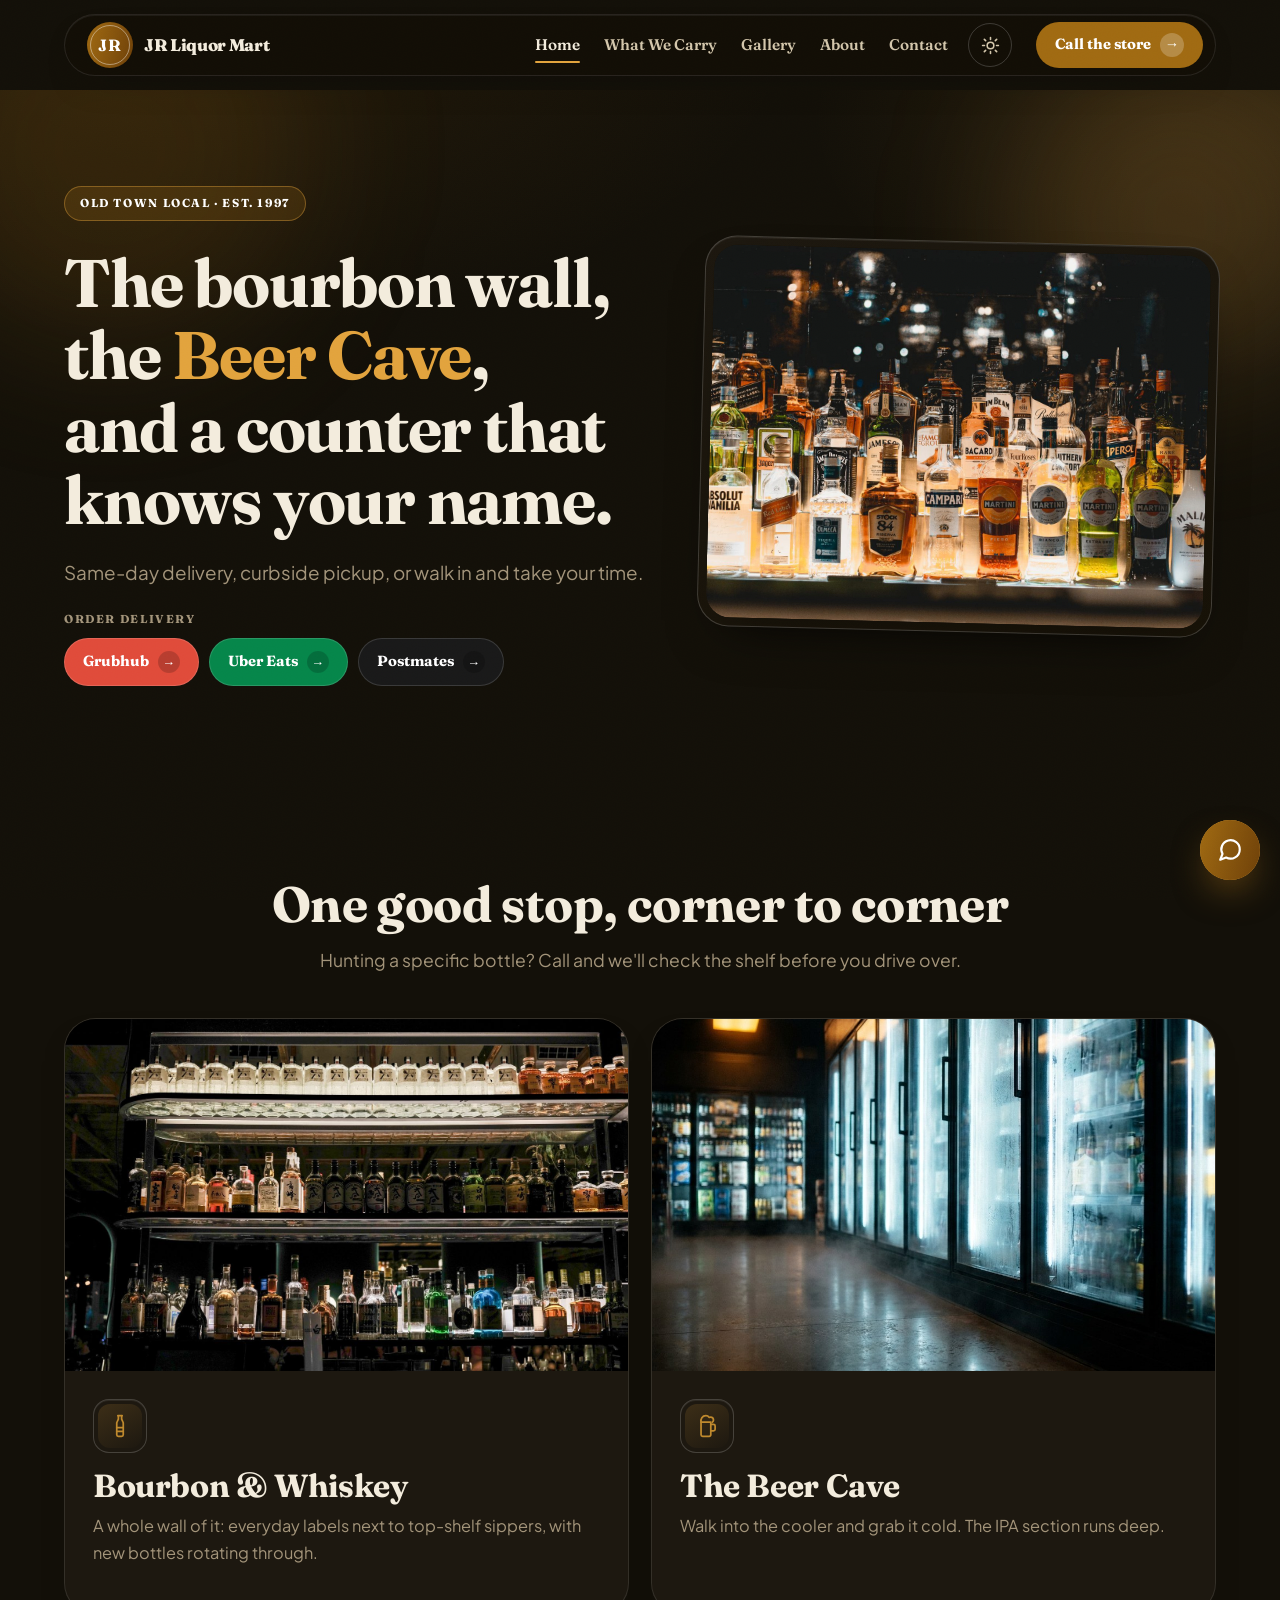
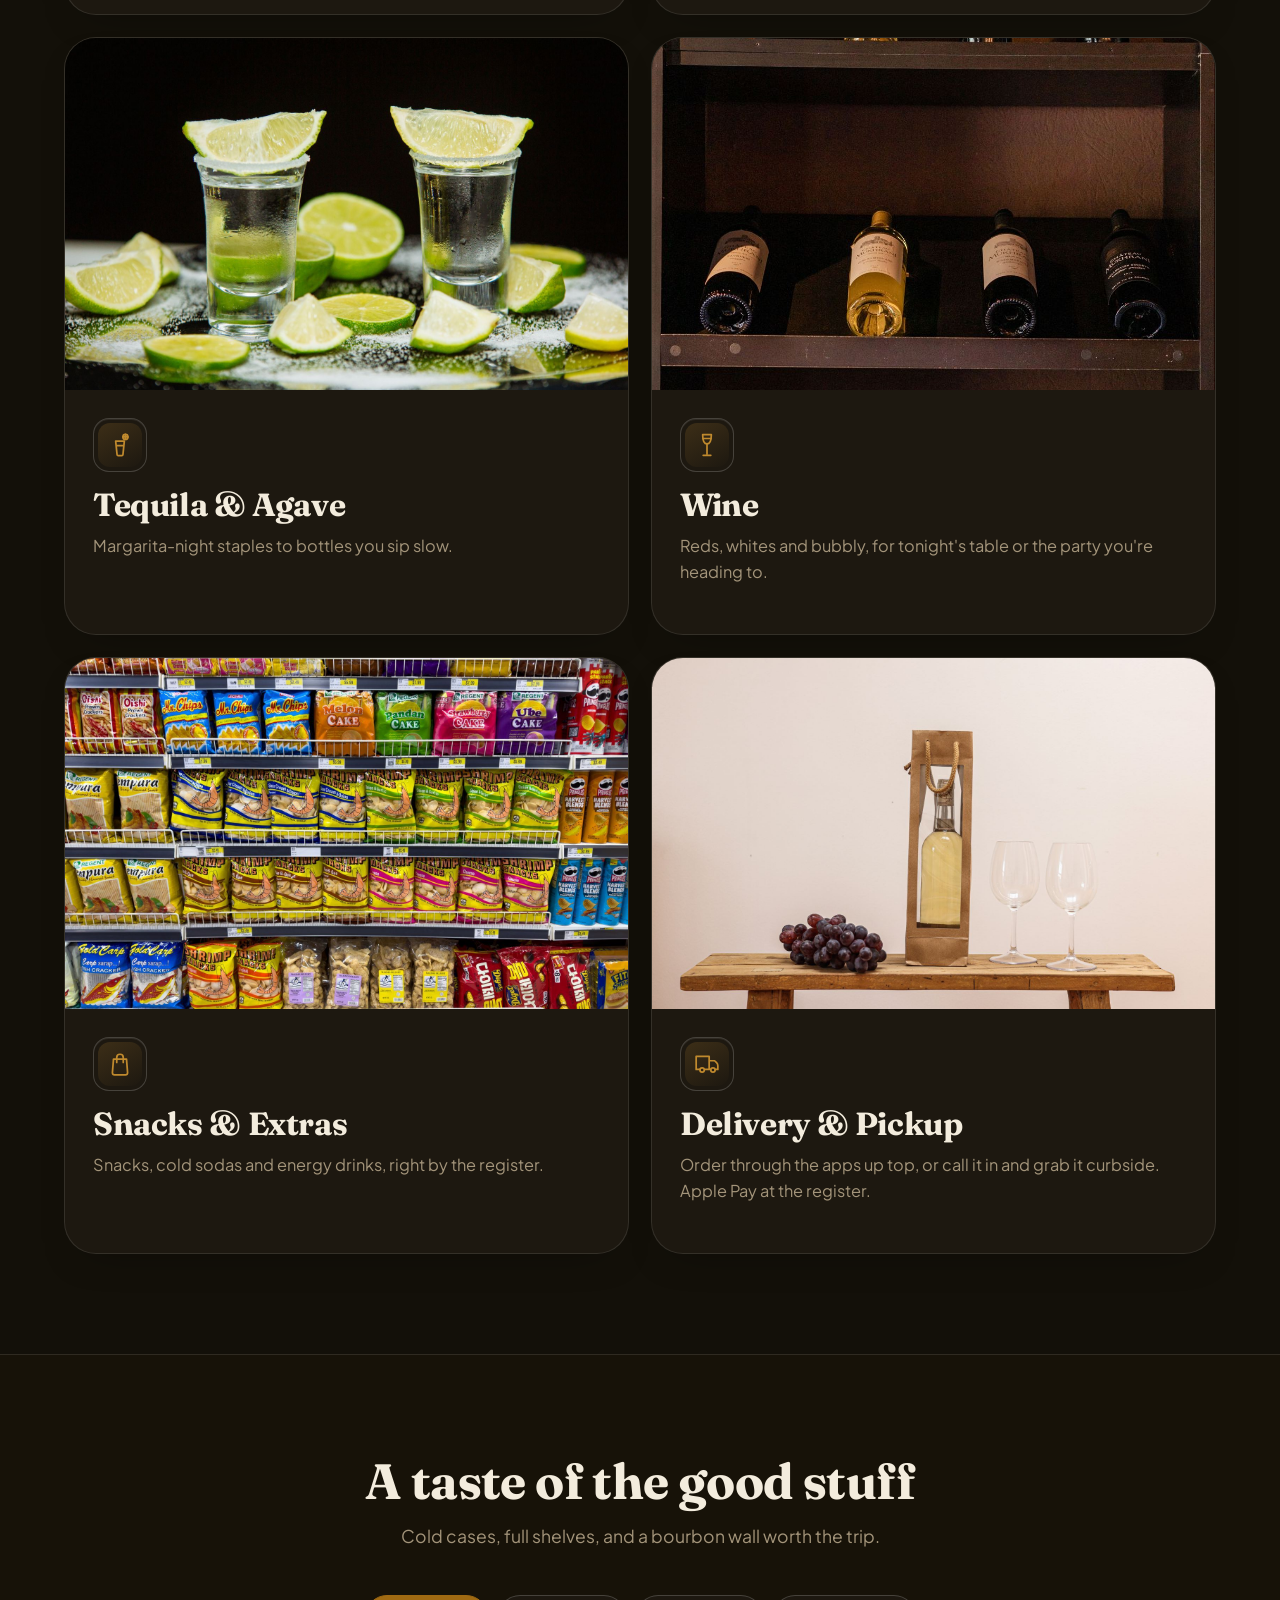
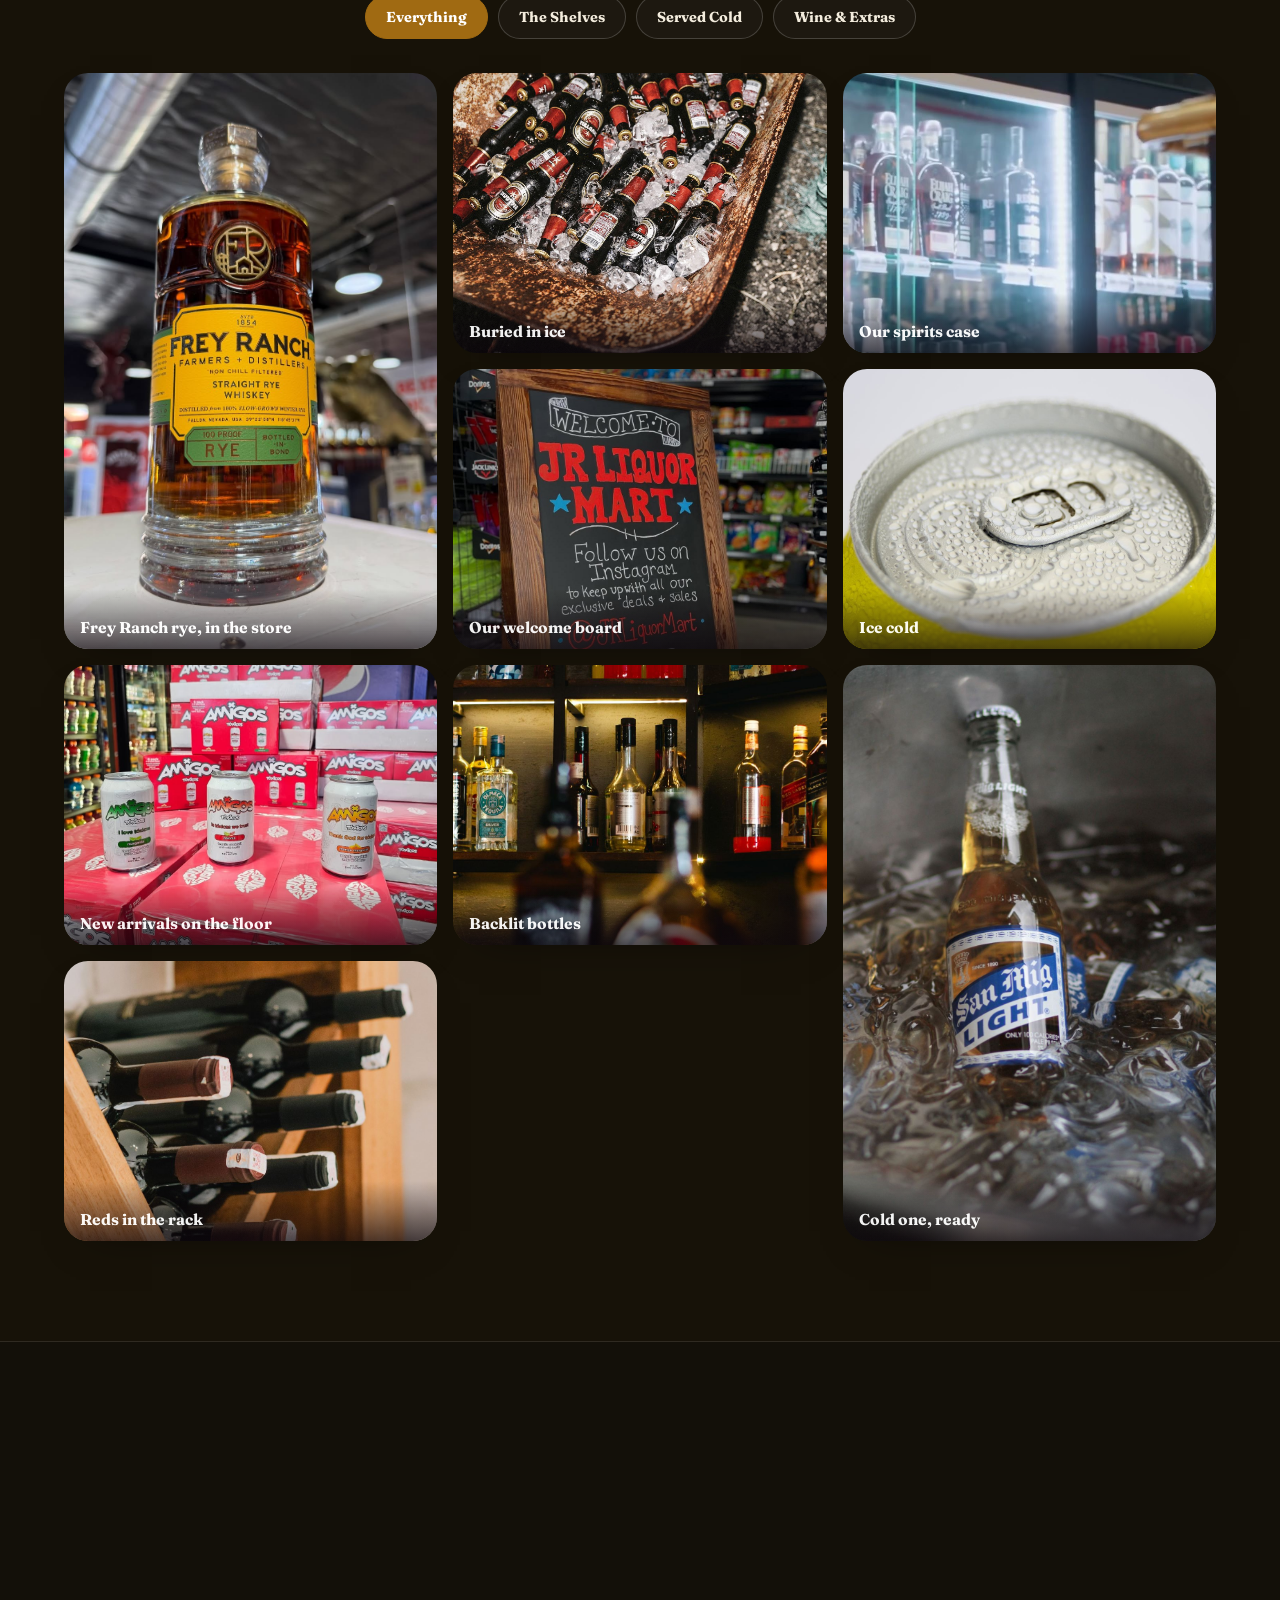
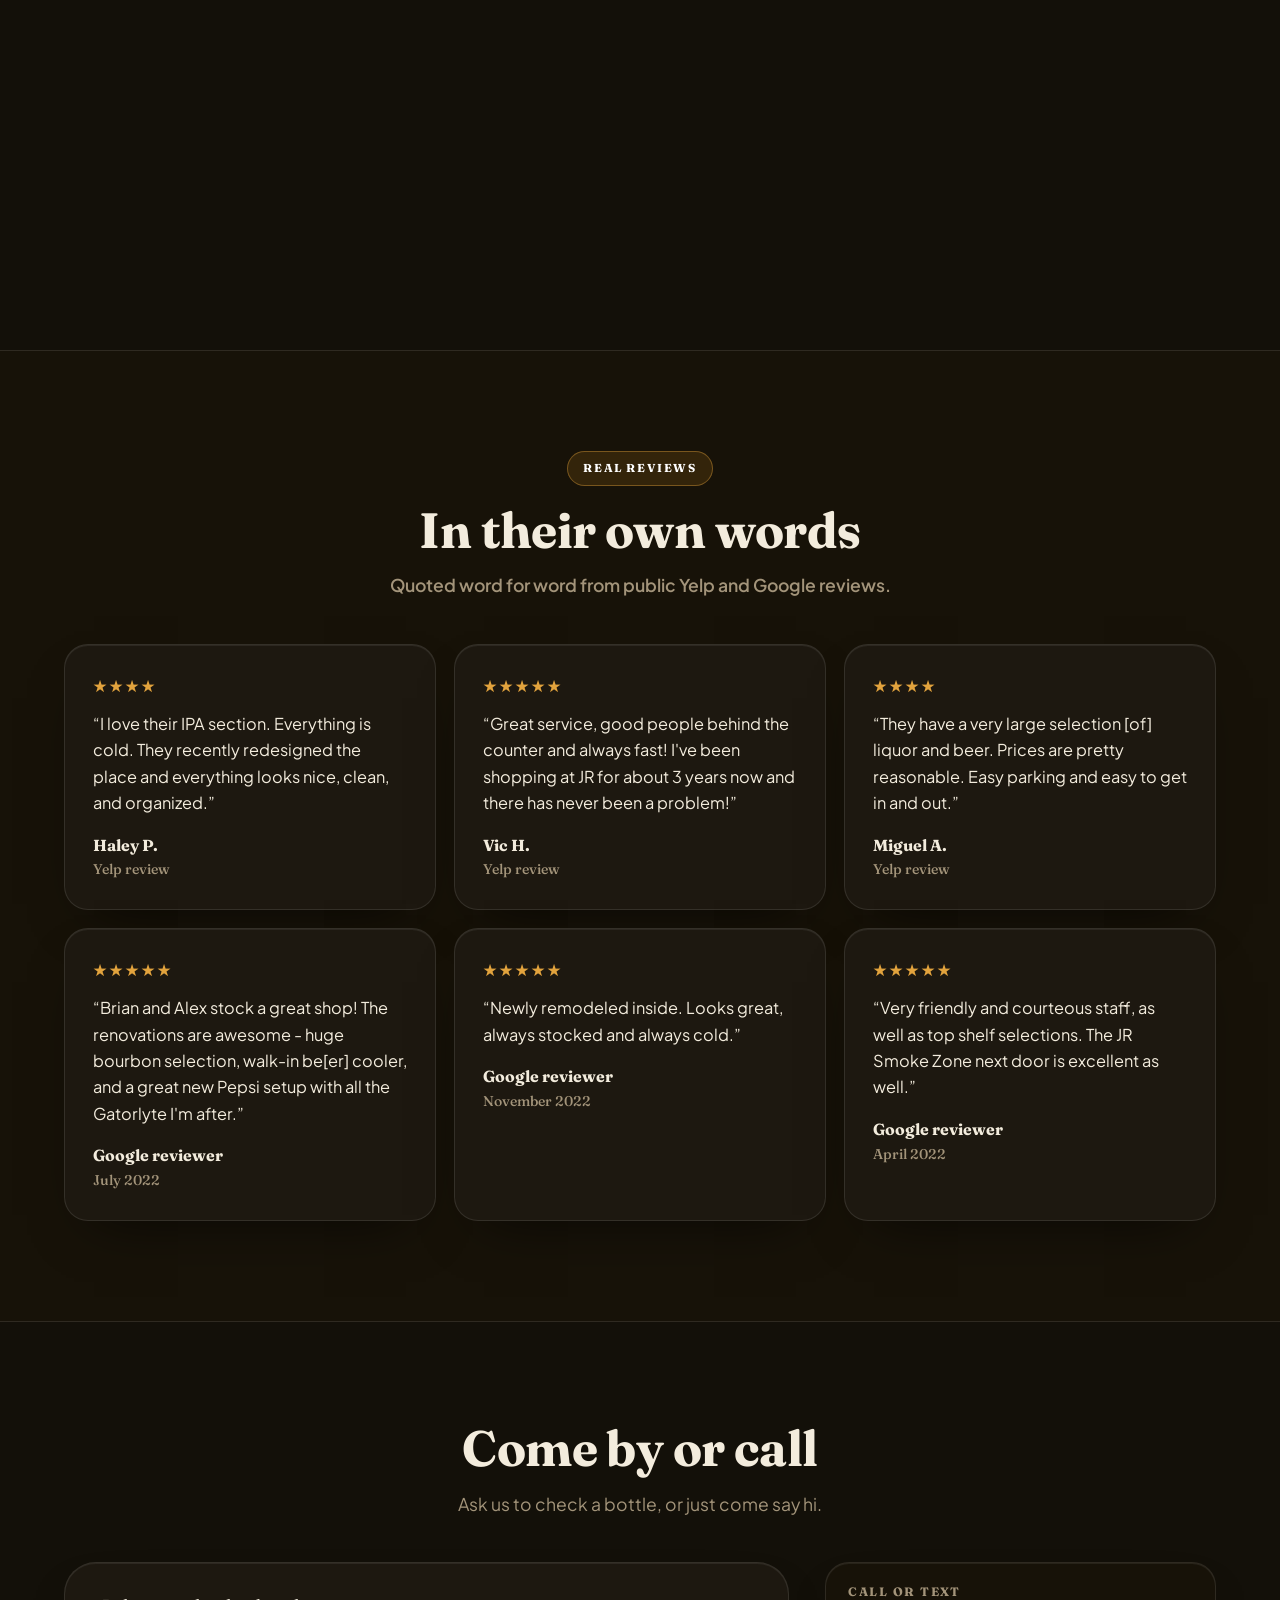
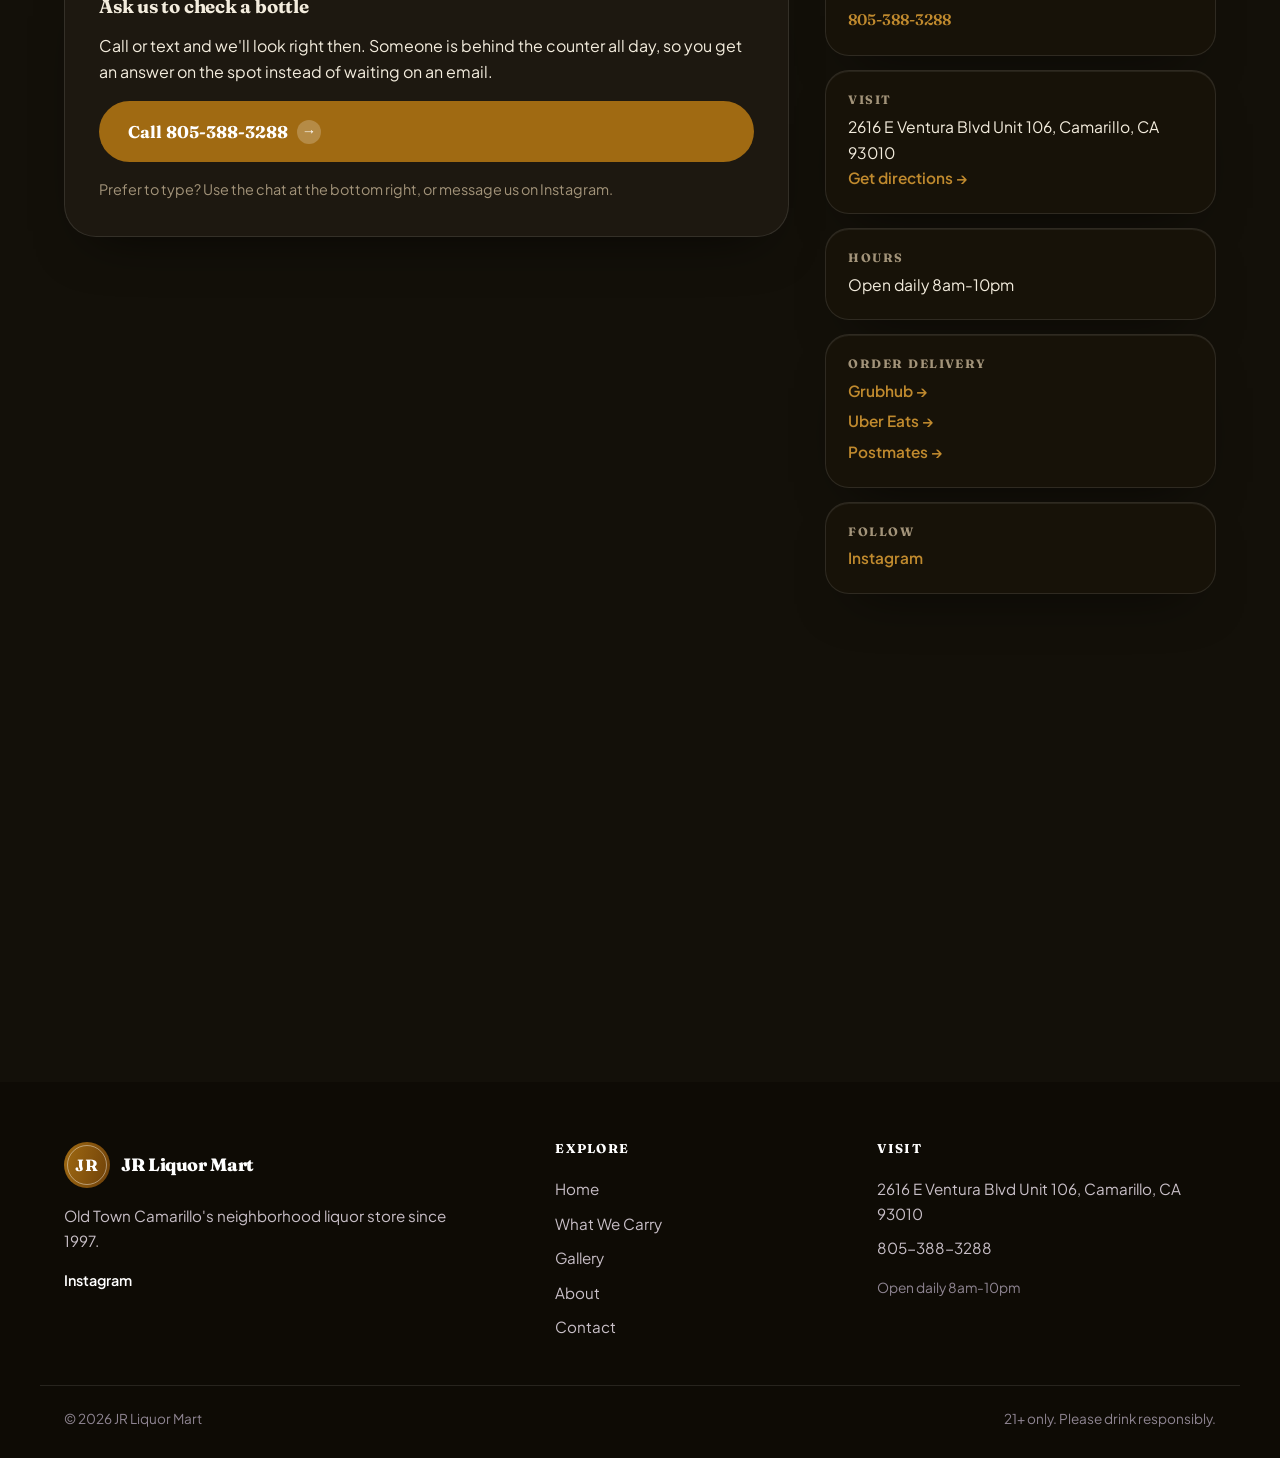
==== index.html @ 2a9ffe41 "Fix bugs: form silently lost messages, demo-mode chat copy, title Audited the live site: console, ev" ====
<!doctype html><html lang="en"><head>
<meta charset="utf-8"><meta name="viewport" content="width=device-width,initial-scale=1,viewport-fit=cover">
<title>JR Liquor Mart | Bourbon, Beer Cave & Wine in Camarillo, CA</title><meta name="description" content="Old Town Camarillo's neighborhood liquor store since 1997. Bourbon wall, walk-in Beer Cave, wine, tequila and snacks. Same-day delivery. Call 805-388-3288.">
<link rel="canonical" href="https://wyatt741.github.io/jr-liquor-mart/">
<meta name="robots" content="index,follow">
<meta property="og:title" content="JR Liquor Mart | Bourbon, Beer Cave & Wine in Camarillo, CA"><meta property="og:description" content="Old Town Camarillo's neighborhood liquor store since 1997. Bourbon wall, walk-in Beer Cave, wine, tequila and snacks. Same-day delivery. Call 805-388-3288.">
<meta property="og:type" content="website"><meta property="og:url" content="https://wyatt741.github.io/jr-liquor-mart/">
<meta property="og:site_name" content="JR Liquor Mart"><meta property="og:image" content="https://wyatt741.github.io/jr-liquor-mart/assets/og-image.jpg">
<meta property="og:image:width" content="1200"><meta property="og:image:height" content="630">
<meta property="og:image:alt" content="Bottles glowing on an amber-lit shelf">
<meta property="og:locale" content="en_US"><meta name="theme-color" content="#b8791a">
<meta name="twitter:card" content="summary_large_image">
<meta name="twitter:title" content="JR Liquor Mart | Bourbon, Beer Cave & Wine in Camarillo, CA"><meta name="twitter:description" content="Old Town Camarillo's neighborhood liquor store since 1997. Bourbon wall, walk-in Beer Cave, wine, tequila and snacks. Same-day delivery. Call 805-388-3288.">
<meta name="twitter:image" content="https://wyatt741.github.io/jr-liquor-mart/assets/og-image.jpg">
<link rel="icon" href="favicon.ico?v=2" sizes="48x48 32x32 16x16">
<link rel="icon" type="image/png" href="assets/favicon.png?v=2" sizes="256x256">
<link rel="apple-touch-icon" href="assets/apple-touch-icon.png?v=2">
<link rel="preconnect" href="https://fonts.googleapis.com">
<link rel="preconnect" href="https://fonts.gstatic.com" crossorigin>
<link href="https://fonts.googleapis.com/css2?family=Fraunces:opsz,wght@9..144,600;9..144,700;9..144,800&family=Plus+Jakarta+Sans:wght@400;500;600;700&display=swap" rel="stylesheet">
<link rel="stylesheet" href="styles.css?v=9">
<script type="application/ld+json">{"@context":"https://schema.org","@type":["LiquorStore","LocalBusiness"],"@id":"https://wyatt741.github.io/jr-liquor-mart/#business","name":"JR Liquor Mart","description":"Old Town Camarillo's neighborhood liquor store since 1997. Bourbon and whiskey, a walk-in beer cooler, tequila, wine and snacks.","image":"https://wyatt741.github.io/jr-liquor-mart/assets/og-image.jpg","logo":"https://wyatt741.github.io/jr-liquor-mart/assets/logo.png","url":"https://wyatt741.github.io/jr-liquor-mart/","telephone":"+18053883288","priceRange":"$","address":{"@type":"PostalAddress","streetAddress":"2616 E Ventura Blvd Unit 106","addressLocality":"Camarillo","addressRegion":"CA","postalCode":"93010","addressCountry":"US"},"hasMap":"https://maps.google.com/?q=2616+E+Ventura+Blvd+Unit+106,+Camarillo,+CA+93010","geo":{"@type":"GeoCoordinates","latitude":34.2154821,"longitude":-119.0353775},"openingHoursSpecification":[{"@type":"OpeningHoursSpecification","dayOfWeek":["Monday","Tuesday","Wednesday","Thursday","Friday","Saturday","Sunday"],"opens":"08:00","closes":"22:00"}],"paymentAccepted":"Credit card, Apple Pay, contactless","potentialAction":{"@type":"OrderAction","target":["https://www.grubhub.com/restaurant/jr-liquor--convenience-2616-ventura-blvd-camarillo/2353021","https://www.ubereats.com/store/jr-food-mart/49o0cIPyRlyIK4ThVzmOAQ","https://postmates.com/store/jr-food-mart/49o0cIPyRlyIK4ThVzmOAQ"]},"sameAs":["https://www.instagram.com/jrliquormart"]}</script>
<script>(function(){try{var t=localStorage.getItem("theme")||"dark";document.documentElement.setAttribute("data-theme",t);}catch(e){}})();</script>
</head><body class="home">
<a class="skip" href="#main">Skip to content</a><div class="nav-shell"><header class="nav"><div class="nav-in">
  <a class="brand " href="index.html" aria-label="JR Liquor Mart home"><span class="brand-b" aria-hidden="true">JR</span><span class="brand-name">JR Liquor Mart</span></a>
  <nav class="nav-links"><a href="#top" class="active">Home</a><a href="#carry">What We Carry</a><a href="#gallery">Gallery</a><a href="#about">About</a><a href="#contact">Contact</a></nav>
  <button class="theme-toggle" type="button" aria-label="Toggle dark mode" title="Toggle theme"><svg class="sun" viewBox="0 0 24 24" aria-hidden="true"><circle cx="12" cy="12" r="4.2"/><path d="M12 2v2.4M12 19.6V22M4.2 4.2l1.7 1.7M18.1 18.1l1.7 1.7M2 12h2.4M19.6 12H22M4.2 19.8l1.7-1.7M18.1 5.9l1.7-1.7"/></svg><svg class="moon" viewBox="0 0 24 24" aria-hidden="true"><path d="M20 14.5A8 8 0 1 1 9.5 4a6.5 6.5 0 0 0 10.5 10.5Z"/></svg></button>
  <a class="btn btn-primary btn-sm nav-cta cta-anim" href="tel:+18053883288">Call the store<span class="btn-ic">&rarr;</span></a>
  <button class="burger" aria-label="Menu" aria-expanded="false"><span></span><span></span><span></span></button>
</div></header></div>
<div class="mobile-menu" id="mobile-menu"><a href="#top">Home</a><a href="#carry">What We Carry</a><a href="#gallery">Gallery</a><a href="#about">About</a><a href="#contact">Contact</a><a class="btn btn-primary cta-anim" href="tel:+18053883288">Call the store<span class="btn-ic">&rarr;</span></a></div>
<main id="main">
<section class="hero" id="top"><div class="wrap hero-in">
  <div class="hero-copy reveal">
    <span class="eyebrow">Old Town Local &middot; Est. 1997</span>
    <h1>The bourbon wall, the <span class="hl">Beer Cave</span>, and a counter that knows your name.</h1>
    <p>Same-day delivery, curbside pickup, or walk in and take your time.</p>
    <div class="order-bar"><span class="order-lbl">Order delivery</span><div class="order-btns"><a class="order-btn order-grubhub" href="https://www.grubhub.com/restaurant/jr-liquor--convenience-2616-ventura-blvd-camarillo/2353021" target="_blank" rel="noopener">Grubhub<span class="btn-ic">&rarr;</span></a><a class="order-btn order-ubereats" href="https://www.ubereats.com/store/jr-food-mart/49o0cIPyRlyIK4ThVzmOAQ" target="_blank" rel="noopener">Uber Eats<span class="btn-ic">&rarr;</span></a><a class="order-btn order-postmates" href="https://postmates.com/store/jr-food-mart/49o0cIPyRlyIK4ThVzmOAQ" target="_blank" rel="noopener">Postmates<span class="btn-ic">&rarr;</span></a></div></div>
  </div>
  <div class="hero-art reveal d1"><div class="hero-frame"><figure class="tile" data-cat="shelf"><img src="assets/hero-shelf.jpg" alt="Bottles glowing on an amber-lit shelf" loading="eager" fetchpriority="high"><figcaption>Bottles glowing on an amber-lit shelf</figcaption></figure></div></div>
</div></section>

<section class="section" id="carry"><div class="wrap">
  <div class="sec-head center reveal">
    <h2>One good stop, corner to corner</h2>
    <p>Hunting a specific bottle? Call and we'll check the shelf before you drive over.</p></div>
  <div class="prod-grid stagger reveal"><article class="prod-card" id="bourbon-whiskey">
        <div class="prod-img"><figure class="tile" data-cat="shelf"><img src="assets/backbar-glow.jpg" alt="Spirits lined up on a lit back bar" loading="lazy"><figcaption>Spirits lined up on a lit back bar</figcaption></figure></div>
        <div class="prod-body"><span class="ic-badge"><svg class="ic-svg" viewBox="0 0 24 24" fill="none" stroke="currentColor" stroke-width="1.6" stroke-linecap="round" stroke-linejoin="round" aria-hidden="true"><path d="M10 2.5h4M10.5 2.5v3.2L9 9v11a1.5 1.5 0 0 0 1.5 1.5h3A1.5 1.5 0 0 0 15 20V9l-1.5-3.3V2.5"/><path d="M9 13.5h6M9 17h6"/></svg></span><h3>Bourbon & Whiskey</h3>
        <p>A whole wall of it: everyday labels next to top-shelf sippers, with new bottles rotating through.</p></div>
      </article><article class="prod-card" id="beer-cave">
        <div class="prod-img"><figure class="tile" data-cat="cave"><img src="assets/beer-cave.jpg" alt="A walk-in beer cave lined with lit cooler doors" loading="lazy"><figcaption>A walk-in beer cave lined with lit cooler doors</figcaption></figure></div>
        <div class="prod-body"><span class="ic-badge"><svg class="ic-svg" viewBox="0 0 24 24" fill="none" stroke="currentColor" stroke-width="1.6" stroke-linecap="round" stroke-linejoin="round" aria-hidden="true"><path d="M6.5 8.5h9V20a1.5 1.5 0 0 1-1.5 1.5H8A1.5 1.5 0 0 1 6.5 20z"/><path d="M15.5 10.5H18a1.5 1.5 0 0 1 1.5 1.5v3a1.5 1.5 0 0 1-1.5 1.5h-2.5"/><path d="M6.5 8.5c-.5-3 1-6 4.5-6 1.6 0 2.4.7 2.9 1.6.4-.2.9-.3 1.3-.3 1.6 0 2.8 1.2 2.8 2.7 0 .8-.4 1.5-1 2"/></svg></span><h3>The Beer Cave</h3>
        <p>Walk into the cooler and grab it cold. The IPA section runs deep.</p></div>
      </article><article class="prod-card" id="tequila-agave">
        <div class="prod-img"><figure class="tile" data-cat="shelf"><img src="assets/tequila-limes.jpg" alt="Tequila shots with lime and salt" loading="lazy"><figcaption>Tequila shots with lime and salt</figcaption></figure></div>
        <div class="prod-body"><span class="ic-badge"><svg class="ic-svg" viewBox="0 0 24 24" fill="none" stroke="currentColor" stroke-width="1.6" stroke-linecap="round" stroke-linejoin="round" aria-hidden="true"><path d="M8 8.5h8L14.7 21a1 1 0 0 1-1 .9h-3.4a1 1 0 0 1-1-.9z"/><path d="M9 12.5h6"/><circle cx="17" cy="4.5" r="2.3"/><path d="M17 2.2v4.6M14.7 4.5h4.6"/></svg></span><h3>Tequila & Agave</h3>
        <p>Margarita-night staples to bottles you sip slow.</p></div>
      </article><article class="prod-card" id="wine">
        <div class="prod-img"><figure class="tile" data-cat="store"><img src="assets/wine-dark.jpg" alt="Wine bottles on a dark shelf" loading="lazy"><figcaption>Wine bottles on a dark shelf</figcaption></figure></div>
        <div class="prod-body"><span class="ic-badge"><svg class="ic-svg" viewBox="0 0 24 24" fill="none" stroke="currentColor" stroke-width="1.6" stroke-linecap="round" stroke-linejoin="round" aria-hidden="true"><path d="M8 2.5h8c0 5.2-1.6 8.5-4 8.5s-4-3.3-4-8.5z"/><path d="M12 11v9M8.5 21.5h7M8.4 6h7.2"/></svg></span><h3>Wine</h3>
        <p>Reds, whites and bubbly, for tonight's table or the party you're heading to.</p></div>
      </article><article class="prod-card" id="snacks-extras">
        <div class="prod-img"><figure class="tile" data-cat="store"><img src="assets/snack-wall.jpg" alt="A wall of snacks" loading="lazy"><figcaption>A wall of snacks</figcaption></figure></div>
        <div class="prod-body"><span class="ic-badge"><svg class="ic-svg" viewBox="0 0 24 24" fill="none" stroke="currentColor" stroke-width="1.6" stroke-linecap="round" stroke-linejoin="round" aria-hidden="true"><path d="M6 7.5h12l1 12.5a2 2 0 0 1-2 2H7a2 2 0 0 1-2-2z"/><path d="M9 10.5V6a3 3 0 0 1 6 0v4.5"/></svg></span><h3>Snacks & Extras</h3>
        <p>Snacks, cold sodas and energy drinks, right by the register.</p></div>
      </article><article class="prod-card" id="delivery-pickup">
        <div class="prod-img"><figure class="tile" data-cat="store"><img src="assets/delivery-bag.jpg" alt="A bottle packed in a paper carrier bag" loading="lazy"><figcaption>A bottle packed in a paper carrier bag</figcaption></figure></div>
        <div class="prod-body"><span class="ic-badge"><svg class="ic-svg" viewBox="0 0 24 24" fill="none" stroke="currentColor" stroke-width="1.6" stroke-linecap="round" stroke-linejoin="round" aria-hidden="true"><path d="M10 17h4V5H2v12h3M20 17h2v-3.34a4 4 0 0 0-1.17-2.83L19 9h-5v8h1"/><circle cx="7.5" cy="17.5" r="2"/><circle cx="17.5" cy="17.5" r="2"/></svg></span><h3>Delivery & Pickup</h3>
        <p>Order through the apps up top, or call it in and grab it curbside. Apple Pay at the register.</p></div>
      </article></div>
</div></section>

<section class="section band" id="gallery"><div class="wrap">
  <div class="sec-head center reveal"><h2>A taste of the good stuff</h2>
    <p>Cold cases, full shelves, and a bourbon wall worth the trip.</p></div>
  <div class="gfilters reveal"><button class="gfilter active" data-cat="all">Everything</button><button class="gfilter" data-cat="shelf">The Shelves</button><button class="gfilter" data-cat="cave">Served Cold</button><button class="gfilter" data-cat="store">Wine & Extras</button></div>
  <div class="gal-grid gal-masonry" id="gal"><figure class="tile" data-cat="shelf" data-full="assets/frey-ranch-rye.jpg" role="button" tabindex="0"><img src="assets/frey-ranch-rye.jpg" alt="Frey Ranch rye, in the store" loading="lazy"><figcaption>Frey Ranch rye, in the store</figcaption></figure><figure class="tile" data-cat="cave" data-full="assets/beer-ice.jpg" role="button" tabindex="0"><img src="assets/beer-ice.jpg" alt="Buried in ice" loading="lazy"><figcaption>Buried in ice</figcaption></figure><figure class="tile" data-cat="shelf" data-full="assets/cooler-case.jpg" role="button" tabindex="0"><img src="assets/cooler-case.jpg" alt="Our spirits case" loading="lazy"><figcaption>Our spirits case</figcaption></figure><figure class="tile" data-cat="store" data-full="assets/sign-welcome.jpg" role="button" tabindex="0"><img src="assets/sign-welcome.jpg" alt="Our welcome board" loading="lazy"><figcaption>Our welcome board</figcaption></figure><figure class="tile" data-cat="cave" data-full="assets/ice-cold-can.jpg" role="button" tabindex="0"><img src="assets/ice-cold-can.jpg" alt="Ice cold" loading="lazy"><figcaption>Ice cold</figcaption></figure><figure class="tile" data-cat="store" data-full="assets/amigos-display.jpg" role="button" tabindex="0"><img src="assets/amigos-display.jpg" alt="New arrivals on the floor" loading="lazy"><figcaption>New arrivals on the floor</figcaption></figure><figure class="tile" data-cat="shelf" data-full="assets/backlit-bottles.jpg" role="button" tabindex="0"><img src="assets/backlit-bottles.jpg" alt="Backlit bottles" loading="lazy"><figcaption>Backlit bottles</figcaption></figure><figure class="tile" data-cat="cave" data-full="assets/bottle-on-ice.jpg" role="button" tabindex="0"><img src="assets/bottle-on-ice.jpg" alt="Cold one, ready" loading="lazy"><figcaption>Cold one, ready</figcaption></figure><figure class="tile" data-cat="store" data-full="assets/wine-rack.jpg" role="button" tabindex="0"><img src="assets/wine-rack.jpg" alt="Reds in the rack" loading="lazy"><figcaption>Reds in the rack</figcaption></figure></div>
</div></section>


<section class="section" id="about"><div class="wrap about-in">
  <div class="about-copy reveal">
    <h2>Old Town local since 1997</h2>
    <p class="lead">JR Liquor Mart has held down the same spot on E Ventura Blvd for almost thirty years.</p>
    <p>Our sister shop, JR Smoke Zone, is right next door.</p>
    <div class="about-facts">
      <div><strong>1997</strong><span>On this corner since</span></div>
      <div><strong>2022</strong><span>The big remodel</span></div>
      <div><strong>21+</strong><span>Valid ID, always</span></div>
    </div>
  </div>
  <div class="about-art reveal d1"><div class="art-frame"><figure class="tile" data-cat="store"><img src="assets/night-window.jpg" alt="Bottles in a shop window at night" loading="lazy"><figcaption>Bottles in a shop window at night</figcaption></figure></div></div>
</div></section>

<section class="section band"><div class="wrap">
  <div class="sec-head center reveal"><span class="eyebrow">Real reviews</span><h2>In their own words</h2>
    <p class="sample-note">Quoted word for word from public Yelp and Google reviews.</p></div>
  <div class="tst-grid stagger reveal"><blockquote class="tst"><div class="tst-stars">★★★★</div><p>&ldquo;I love their IPA section. Everything is cold. They recently redesigned the place and everything looks nice, clean, and organized.&rdquo;</p><cite>Haley P.<span>Yelp review</span></cite></blockquote><blockquote class="tst"><div class="tst-stars">★★★★★</div><p>&ldquo;Great service, good people behind the counter and always fast! I've been shopping at JR for about 3 years now and there has never been a problem!&rdquo;</p><cite>Vic H.<span>Yelp review</span></cite></blockquote><blockquote class="tst"><div class="tst-stars">★★★★</div><p>&ldquo;They have a very large selection [of] liquor and beer. Prices are pretty reasonable. Easy parking and easy to get in and out.&rdquo;</p><cite>Miguel A.<span>Yelp review</span></cite></blockquote><blockquote class="tst"><div class="tst-stars">★★★★★</div><p>&ldquo;Brian and Alex stock a great shop! The renovations are awesome - huge bourbon selection, walk-in be[er] cooler, and a great new Pepsi setup with all the Gatorlyte I'm after.&rdquo;</p><cite>Google reviewer<span>July 2022</span></cite></blockquote><blockquote class="tst"><div class="tst-stars">★★★★★</div><p>&ldquo;Newly remodeled inside. Looks great, always stocked and always cold.&rdquo;</p><cite>Google reviewer<span>November 2022</span></cite></blockquote><blockquote class="tst"><div class="tst-stars">★★★★★</div><p>&ldquo;Very friendly and courteous staff, as well as top shelf selections. The JR Smoke Zone next door is excellent as well.&rdquo;</p><cite>Google reviewer<span>April 2022</span></cite></blockquote></div>
</div></section>

<section class="section" id="contact"><div class="wrap">
  <div class="sec-head center reveal"><h2>Come by or call</h2>
    <p>Ask us to check a bottle, or just come say hi.</p></div>
  <div class="contact-in">
  <div class="cform reveal">
    <h3>Ask us to check a bottle</h3>
    <p>Call or text and we'll look right then. Someone is behind the counter all day, so
       you get an answer on the spot instead of waiting on an email.</p>
    <a class="btn btn-primary btn-lg" href="tel:+18053883288">Call 805-388-3288<span class="btn-ic">&rarr;</span></a>
    <p class="form-fine">Prefer to type? Use the chat at the bottom right, or message us on
       <a href="https://www.instagram.com/jrliquormart" target="_blank" rel="noopener">Instagram</a>.</p>
  </div>
  <aside class="contact-side reveal d1">
    <div class="cside-card"><h3>Call or text</h3><a class="big-phone" href="tel:+18053883288">805-388-3288</a></div>
    <div class="cside-card"><h3>Visit</h3><p>2616 E Ventura Blvd Unit 106, Camarillo, CA 93010</p><a href="https://maps.google.com/?q=2616+E+Ventura+Blvd+Unit+106,+Camarillo,+CA+93010" target="_blank" rel="noopener">Get directions &rarr;</a></div>
    <div class="cside-card"><h3>Hours</h3><p>Open daily 8am-10pm</p></div>
    <div class="cside-card"><h3>Order delivery</h3><div class="cside-social"><a href="https://www.grubhub.com/restaurant/jr-liquor--convenience-2616-ventura-blvd-camarillo/2353021" target="_blank" rel="noopener">Grubhub &rarr;</a><a href="https://www.ubereats.com/store/jr-food-mart/49o0cIPyRlyIK4ThVzmOAQ" target="_blank" rel="noopener">Uber Eats &rarr;</a><a href="https://postmates.com/store/jr-food-mart/49o0cIPyRlyIK4ThVzmOAQ" target="_blank" rel="noopener">Postmates &rarr;</a></div></div>
    <div class="cside-card"><h3>Follow</h3><div class="cside-social"><a href="https://www.instagram.com/jrliquormart" target="_blank" rel="noopener">Instagram</a></div></div>
  </aside>
  </div>
</div></section>
<section class="map-sec"><iframe src="https://www.google.com/maps?q=2616+E+Ventura+Blvd+Unit+106,+Camarillo,+CA+93010&output=embed" title="JR Liquor Mart location map" loading="lazy" referrerpolicy="no-referrer-when-downgrade"></iframe></section>
</main>
<div class="lightbox" id="lightbox" aria-hidden="true"><button class="lb-close" aria-label="Close">&times;</button><img src="" alt=""></div>
<footer><div class="wrap foot-grid">
  <div class="foot-brand"><a class="brand brand-foot" href="index.html" aria-label="JR Liquor Mart home"><span class="brand-b" aria-hidden="true">JR</span><span class="brand-name">JR Liquor Mart</span></a>
    <p>Old Town Camarillo's neighborhood liquor store since 1997.</p>
    <div class="foot-social"><a href="https://www.instagram.com/jrliquormart" target="_blank" rel="noopener">Instagram</a></div>
  </div>
  <div class="foot-col"><h4>Explore</h4><a href="#top">Home</a><a href="#carry">What We Carry</a><a href="#gallery">Gallery</a><a href="#about">About</a><a href="#contact">Contact</a></div>
  <div class="foot-col"><h4>Visit</h4>
    <a href="https://maps.google.com/?q=2616+E+Ventura+Blvd+Unit+106,+Camarillo,+CA+93010" target="_blank" rel="noopener">2616 E Ventura Blvd Unit 106, Camarillo, CA 93010</a>
    <a href="tel:+18053883288">805-388-3288</a>
    
    <span class="foot-note">Open daily 8am-10pm</span>
  </div>
</div>
<div class="legal wrap"><span>&copy; 2026 JR Liquor Mart</span><span>21+ only. Please drink responsibly.</span></div>
</footer>
<div class="callbar" aria-label="Contact us">
  <a href="tel:+18053883288"><svg viewBox="0 0 24 24" aria-hidden="true"><path d="M22 16.9v3a2 2 0 0 1-2.2 2 19.8 19.8 0 0 1-8.6-3 19.5 19.5 0 0 1-6-6 19.8 19.8 0 0 1-3-8.6A2 2 0 0 1 4.1 2h3a2 2 0 0 1 2 1.7c.1.9.4 1.8.7 2.7a2 2 0 0 1-.5 2.1L8.1 9.9a16 16 0 0 0 6 6l1.4-1.2a2 2 0 0 1 2.1-.5c.9.3 1.8.6 2.7.7a2 2 0 0 1 1.7 2z"/></svg>Call us</a>
  <a href="sms:+18053883288"><svg viewBox="0 0 24 24" aria-hidden="true"><path d="M21 11.5a8.5 8.5 0 0 1-12.6 7.4L3 21l2.1-5.4A8.5 8.5 0 1 1 21 11.5Z"/></svg>Text us</a>
</div>
<div class="cw" id="cw">
  <button class="cw-bubble" id="cw-bubble" type="button" aria-label="Open assistant" aria-expanded="false" aria-controls="cw-panel">
    <svg class="cw-i cw-i-chat" viewBox="0 0 24 24" aria-hidden="true"><path d="M21 11.5a8.5 8.5 0 0 1-12.6 7.4L3 21l2.1-5.4A8.5 8.5 0 1 1 21 11.5Z"/></svg>
    <svg class="cw-i cw-i-x" viewBox="0 0 24 24" aria-hidden="true"><path d="M6 6l12 12M18 6L6 18"/></svg>
  </button>
  <div class="cw-panel" id="cw-panel" role="dialog" aria-modal="false" aria-labelledby="cw-title" hidden>
    <div class="cw-head"><span class="cw-avatar" aria-hidden="true">JR</span>
      <div class="cw-head-t"><strong id="cw-title">JR Assistant</strong><span><span class="cw-dot"></span> Ask about hours, delivery, or what we carry</span></div>
      <button class="cw-x-btn" id="cw-close" type="button" aria-label="Close chat"><svg viewBox="0 0 24 24" aria-hidden="true"><path d="M6 6l12 12M18 6L6 18"/></svg></button>
    </div>
    <div class="cw-log" id="cw-log" role="log" aria-live="polite" aria-label="Chat messages"></div>
    <form class="cw-form" id="cw-form" autocomplete="off">
      <label for="cw-input" class="sr-only">Type your message</label>
      <input id="cw-input" class="cw-input" type="text" placeholder="Type your message..." maxlength="600" autocomplete="off">
      <button class="cw-send" id="cw-send" type="submit" aria-label="Send message"><svg viewBox="0 0 24 24" aria-hidden="true"><path d="M5 12h14M13 6l6 6-6 6"/></svg></button>
    </form>
    <p class="cw-note">AI assistant, answers can be off. Don't share passwords or card numbers.</p>
  </div>
</div>
<script src="app.js?v=4"></script>
<script src="chat.js?v=4"></script></body></html>
---- styles.css ----
/* JR Liquor Mart - theme v2: bourbon amber + warm near-black, "black and tan".
   Dark default. Palette from the 2026-07-26 research brief (spirits-retail dark + amber
   pattern); accent text tones picked to hold WCAG AA on their backgrounds.
   NOTE: the --pink* var names are the template's accent slots, kept so future template
   merges stay diff-able. Here they hold amber, not pink. */
*{margin:0;padding:0;box-sizing:border-box}
:root{
  color-scheme:light;
  --ink:#231a10; --ink-soft:#4a3d2c; --paper:#fbf9f4; --surface:#ffffff; --paper2:#f5efe3; --band:#f6edd8; --night:#1a1207;
  --nav-bg:rgba(255,255,255,.72); --nav-border:rgba(255,255,255,.7); --btn-solid:var(--ink); --btn-hover:#9a6410;
  --pink:#9a6410; --pink-deep:#6e4009; --pink-soft:#c08a2e;
  --muted:#6f6350; --line:#ede4d1; --line-2:#e3d6bd;
  --disp:'Fraunces',Georgia,serif; --body:'Plus Jakarta Sans',system-ui,sans-serif;
  --wrap:1200px; --r:16px; --r-lg:24px; --r-xl:32px;
  --ease:cubic-bezier(.22,.61,.36,1); --spring:cubic-bezier(.34,1.56,.64,1);
  --grad:linear-gradient(105deg,#a06a12,#6e4009);
  --shadow:0 22px 50px -28px rgba(58,42,16,.4);
  --shadow-soft:0 14px 40px -24px rgba(58,42,16,.35);
}
html{scroll-behavior:smooth}
body{font-family:var(--body);color:var(--ink);background:var(--paper);line-height:1.62;-webkit-font-smoothing:antialiased;overflow-x:hidden}
/* subtle film-grain overlay for premium physical texture (fixed, non-interactive) */
body::after{content:"";position:fixed;inset:0;pointer-events:none;z-index:9999;opacity:.035;mix-blend-mode:soft-light;
  background-image:url("data:image/svg+xml,%3Csvg xmlns='http://www.w3.org/2000/svg' width='150' height='150'%3E%3Cfilter id='n'%3E%3CfeTurbulence type='fractalNoise' baseFrequency='0.8' numOctaves='2' stitchTiles='stitch'/%3E%3C/filter%3E%3Crect width='100%25' height='100%25' filter='url(%23n)'/%3E%3C/svg%3E")}
:root[data-theme="dark"] body::after{opacity:.06}
.wrap{max-width:var(--wrap);margin:0 auto;padding:0 24px}
h1,h2,h3,h4,h5{font-family:var(--disp);line-height:1.08;letter-spacing:-.012em;font-weight:700}
a{color:inherit;text-decoration:none}
img{max-width:100%;display:block}
.center{text-align:center}
section{scroll-margin-top:92px}
.skip{position:absolute;left:-999px;top:0;background:var(--ink);color:#fff;padding:10px 16px;border-radius:0 0 10px 0;z-index:200}
.skip:focus{left:0}
:focus-visible{outline:2.5px solid var(--pink);outline-offset:3px;border-radius:6px}

/* ---- buttons ---- */
.btn{position:relative;display:inline-flex;align-items:center;gap:9px;font-family:var(--disp);font-weight:700;font-size:.98rem;
  padding:13px 22px;border-radius:100px;border:1.5px solid transparent;cursor:pointer;
  transition:transform .4s var(--ease),box-shadow .4s var(--ease),background .3s,color .3s;will-change:transform}
.btn-sm{padding:10px 18px;font-size:.92rem}
.btn-lg{padding:16px 28px;font-size:1.06rem}
.btn-ic{display:inline-grid;place-items:center;width:24px;height:24px;border-radius:100px;background:rgba(255,255,255,.22);
  font-size:.9rem;transition:transform .4s var(--spring)}
.btn:hover .btn-ic{transform:translate(3px,-1px)}
.btn:active{transform:scale(.97)}
.btn-primary{background:var(--btn-solid);color:#fff}
.btn-primary:hover{background:var(--btn-hover);box-shadow:0 16px 32px -14px rgba(184,121,26,.6);transform:translateY(-2px)}
.btn-glow{background:var(--grad);color:#fff;box-shadow:0 14px 30px -12px rgba(184,121,26,.7)}
.btn-glow:hover{transform:translateY(-2px);box-shadow:0 20px 40px -12px rgba(184,121,26,.85)}
.btn-ghost{background:transparent;border-color:var(--line-2);color:var(--ink)}
.btn-ghost:hover{border-color:var(--ink);transform:translateY(-2px)}
.btn-ghost .btn-ic{background:rgba(21,16,22,.08)}
.btn-ghost-light{background:transparent;border-color:rgba(255,255,255,.35);color:#fff}
.btn-ghost-light:hover{background:rgba(255,255,255,.12);transform:translateY(-2px)}
.btn-dark{background:var(--btn-solid);color:#fff}
.btn-dark:hover{background:var(--btn-hover);transform:translateY(-2px);box-shadow:0 16px 32px -14px rgba(184,121,26,.6)}

/* ---- nav (floating glass pill) ---- */
.nav-shell{position:sticky;top:0;z-index:100;padding:14px 0;pointer-events:none}
.nav{max-width:var(--wrap);margin:0 auto;pointer-events:auto}
.nav-in{display:flex;align-items:center;gap:20px;height:62px;padding:0 12px 0 22px;margin:0 24px;
  background:var(--nav-bg);backdrop-filter:blur(16px) saturate(1.4);-webkit-backdrop-filter:blur(16px) saturate(1.4);
  border:1px solid var(--nav-border);box-shadow:var(--shadow-soft),inset 0 1px 0 rgba(255,255,255,.6);border-radius:100px}
.brand{display:inline-flex;align-items:center;gap:11px}
.brand img{height:44px;width:auto}
.brand-name{font-family:var(--disp);font-weight:800;font-size:1.06rem;letter-spacing:-.02em;color:var(--ink);line-height:1.05;white-space:nowrap}
.nav-links{display:flex;align-items:center;gap:24px;margin-left:auto}
.nav-links a{font-family:var(--disp);font-weight:600;color:var(--ink-soft);font-size:.96rem;position:relative;transition:color .25s}
.nav-links a::after{content:"";position:absolute;left:0;right:100%;bottom:-6px;height:2px;background:var(--pink);border-radius:2px;transition:right .3s var(--ease)}
.nav-links a:hover,.nav-links a.active{color:var(--ink)}
.nav-links a:hover::after,.nav-links a.active::after{right:0}
.nav-cta{margin-left:4px}
.burger{display:none;flex-direction:column;gap:5px;background:none;border:0;cursor:pointer;padding:13px 12px}   /* 44px+ tap target */
.burger span{width:24px;height:2.5px;background:var(--ink);border-radius:2px;transition:.35s var(--ease)}
.mobile-menu{display:none;flex-direction:column;gap:2px;padding:14px 32px 24px;background:var(--surface);backdrop-filter:blur(16px);border-bottom:1px solid var(--line);position:sticky;top:90px;z-index:99}
.mobile-menu a:not(.btn){padding:13px 0;font-family:var(--disp);font-weight:600;border-bottom:1px solid var(--line)}
.mobile-menu .btn{margin-top:14px;justify-content:center}
body.menu-open .mobile-menu{display:flex}
body.menu-open .burger span:nth-child(1){transform:translateY(7.5px) rotate(45deg)}
body.menu-open .burger span:nth-child(2){opacity:0}
body.menu-open .burger span:nth-child(3){transform:translateY(-7.5px) rotate(-45deg)}

/* ---- shared bits ---- */
.eyebrow{display:inline-flex;align-items:center;gap:8px;font-family:var(--disp);font-weight:700;font-size:.72rem;letter-spacing:.14em;text-transform:uppercase;
  color:var(--pink-deep);background:var(--band);border:1px solid rgba(184,121,26,.3);padding:7px 15px;border-radius:100px;margin-bottom:18px}
.eyebrow .dot{width:7px;height:7px;border-radius:100px;background:var(--pink);box-shadow:0 0 0 4px rgba(184,121,26,.18)}
.eyebrow-light{color:#fff;background:rgba(255,255,255,.15);border-color:rgba(255,255,255,.25)}
[data-theme="dark"] .eyebrow{color:#fff;background:rgba(184,121,26,.18);border-color:rgba(226,163,61,.4)}
.section{padding:100px 0}
.band{background:var(--paper2);border-block:1px solid var(--line)}
.sec-head{margin-bottom:44px}
.sec-head.center{text-align:center}
.sec-head h2{font-size:clamp(2rem,4.6vw,3.1rem);text-wrap:balance}
.sec-head p{color:var(--muted);font-size:1.1rem;margin-top:14px;max-width:64ch}
.sec-head.center p{margin-inline:auto}
.sample-note{font-size:.9rem;color:var(--pink-deep);font-weight:600}

/* ---- hero ---- */
.hero{position:relative;overflow:hidden;padding:40px 0 20px;
  background:radial-gradient(1100px 520px at 12% -8%,rgba(184,121,26,.10),transparent 58%),radial-gradient(900px 480px at 102% 4%,rgba(226,163,61,.12),transparent 55%)}
.hero::before,.hero::after{content:"";position:absolute;border-radius:50%;filter:blur(70px);z-index:0;pointer-events:none}
.hero::before{width:400px;height:400px;background:rgba(184,121,26,.14);top:-140px;left:-90px}
.hero::after{width:340px;height:340px;background:rgba(226,163,61,.16);top:-40px;right:-70px}
.hero-in{position:relative;z-index:1}
/* padding-block (not the shorthand) so .wrap's side padding survives - the shorthand
   was zeroing it out and letting hero content run off both screen edges on mobile */
.hero-in{display:grid;grid-template-columns:1.06fr .94fr;gap:56px;align-items:center;padding-block:56px 72px}
.hero-copy h1{font-size:clamp(2.5rem,5.6vw,4.2rem);letter-spacing:-.018em;margin:8px 0 20px;text-wrap:balance}
.hero-copy .hl{color:var(--pink);position:relative;white-space:nowrap}
.hero-copy>p{font-size:1.18rem;color:var(--muted);max-width:46ch}
.hero-btns{display:flex;gap:14px;flex-wrap:wrap;margin:28px 0 24px}
.hero-strip{display:flex;flex-wrap:wrap;gap:9px}
.hero-strip span{font-family:var(--disp);font-weight:600;font-size:.85rem;background:var(--surface);border:1px solid var(--line-2);padding:8px 15px;border-radius:100px;box-shadow:var(--shadow-soft)}
/* hero art: bezel-framed real photo + floating accents */
.hero-art{position:relative}
.hero-frame{padding:8px;background:linear-gradient(160deg,var(--surface),var(--paper2));border:1px solid var(--line-2);
  border-radius:var(--r-xl);box-shadow:var(--shadow);transform:rotate(1.4deg);transition:transform .6s var(--ease)}
.hero-frame img{border-radius:calc(var(--r-xl) - 8px);aspect-ratio:4/3;object-fit:cover;width:100%}
.hero-art:hover .hero-frame{transform:rotate(0)}
.hero-badge{position:absolute;left:-18px;bottom:24px;display:flex;align-items:center;gap:10px;background:var(--surface);padding:10px 16px 10px 10px;
  border-radius:100px;box-shadow:var(--shadow);border:1px solid var(--line);font-family:var(--disp);font-weight:700;font-size:.8rem;line-height:1.1}
.hero-badge img{width:38px;height:38px}
.hero-chip{position:absolute;right:-16px;top:-18px;width:120px;height:120px;padding:6px;background:var(--surface);border-radius:22px;box-shadow:var(--shadow);border:1px solid var(--line);transform:rotate(-5deg);transition:transform .6s var(--spring)}
.hero-chip img{width:100%;height:100%;object-fit:cover;border-radius:16px}
.hero-art:hover .hero-chip{transform:rotate(0) scale(1.04)}

/* ---- brands strip (infinite marquee, uniform white chips) ---- */
.brands{padding:30px 0;border-block:1px solid var(--line);background:var(--paper2)}
.brands-in{display:flex;align-items:center;gap:26px}
.brands-label{font-family:var(--disp);font-weight:700;font-size:.8rem;letter-spacing:.06em;text-transform:uppercase;color:var(--muted);white-space:nowrap;flex-shrink:0}
.brands-marquee{overflow:hidden;flex:1;-webkit-mask-image:linear-gradient(90deg,transparent,#000 5%,#000 95%,transparent);mask-image:linear-gradient(90deg,transparent,#000 5%,#000 95%,transparent)}
.brands-track{display:flex;align-items:center;gap:18px;width:max-content}
.brand-chip{display:grid;place-items:center;height:58px;min-width:132px;padding:0 22px;background:#fff;border:1px solid var(--line-2);
  border-radius:13px;box-shadow:0 6px 18px -12px rgba(0,0,0,.28);transition:transform .3s var(--ease),box-shadow .3s var(--ease)}
.brand-chip:hover{transform:translateY(-3px);box-shadow:0 12px 26px -12px rgba(0,0,0,.3)}
.brand-chip img{height:30px;width:auto;display:block}
.brand-chip-txt{font-family:var(--disp);font-weight:700;font-size:1.02rem;color:#231a10;white-space:nowrap;letter-spacing:-.01em}

/* ---- photo tiles ---- */
.tile{position:relative;border-radius:var(--r-lg);overflow:hidden;background:var(--paper2);box-shadow:var(--shadow-soft);isolation:isolate;cursor:default}
.tile img{width:100%;height:100%;object-fit:cover;aspect-ratio:4/3;transition:transform .7s var(--ease)}
.tile figcaption{position:absolute;left:0;right:0;bottom:0;padding:26px 16px 14px;color:#fff;font-family:var(--disp);font-weight:700;font-size:.98rem;
  background:linear-gradient(to top,rgba(12,6,12,.82),transparent);transform:translateY(6px);opacity:.94;transition:transform .4s var(--ease),opacity .4s}
.tile[role="button"]{cursor:zoom-in}
.tile[data-full]::after{content:"⤢";position:absolute;top:12px;right:12px;width:32px;height:32px;display:grid;place-items:center;
  border-radius:100px;background:rgba(255,255,255,.9);color:var(--ink);font-size:.95rem;opacity:0;transform:scale(.8);transition:.3s var(--spring)}
.tile:hover img{transform:scale(1.06)}
.tile:hover figcaption{transform:translateY(0)}
.tile:hover[data-full]::after{opacity:1;transform:scale(1)}

/* ---- service grid (home) ---- */
.svc-grid{display:grid;grid-template-columns:repeat(3,1fr);gap:18px}   /* 6 cards: 3x2 desktop, 2x3 phones */
.svc{display:block;background:var(--surface);border:1px solid var(--line);border-radius:var(--r-lg);padding:28px 24px 24px;
  transition:transform .4s var(--ease),box-shadow .4s var(--ease),border-color .3s;position:relative;overflow:hidden}
.svc::before{content:"";position:absolute;inset:0 0 auto 0;height:3px;background:var(--grad);transform:scaleX(0);transform-origin:left;transition:transform .45s var(--ease)}
.svc:hover{transform:translateY(-6px);box-shadow:var(--shadow);border-color:transparent}
.svc:hover::before{transform:scaleX(1)}
/* nested "double-bezel" icon badge: outer shell (surface + hairline) + inner core (band, concentric radius) */
.ic-badge{position:relative;width:54px;height:54px;border-radius:16px;display:grid;place-items:center;margin-bottom:18px;
  background:var(--surface);border:1px solid var(--line-2);box-shadow:var(--shadow-soft),inset 0 1px 0 rgba(255,255,255,.55);color:var(--pink-deep)}
.ic-badge::before{content:"";position:absolute;inset:4px;border-radius:12px;background:linear-gradient(150deg,var(--band),transparent);z-index:0}
.ic-svg{position:relative;z-index:1;width:26px;height:26px}
.ic-badge-lg{width:62px;height:62px;border-radius:18px}
.ic-badge-lg::before{border-radius:14px}
.ic-badge-lg .ic-svg{width:29px;height:29px}
[data-theme="dark"] .ic-badge{box-shadow:var(--shadow-soft),inset 0 1px 0 rgba(255,255,255,.08)}
.svc h3{font-size:1.24rem;margin-bottom:8px}
.svc p{color:var(--muted);font-size:.96rem}
.svc-more{display:inline-flex;align-items:center;gap:6px;margin-top:16px;font-family:var(--disp);font-weight:700;color:var(--pink-deep);font-size:.9rem}
.svc-more .btn-ic{width:20px;height:20px;background:var(--band);color:var(--pink-deep)}

/* ---- gallery ---- */
.gal-grid{display:grid;grid-template-columns:repeat(3,1fr);gap:16px}
.gal-teaser{margin-bottom:32px}
.gal-masonry .tile:nth-child(7n+1){grid-row:span 2}
.gal-masonry .tile:nth-child(7n+1) img{aspect-ratio:4/5}
.gfilters{display:flex;flex-wrap:wrap;gap:10px;justify-content:center;margin-bottom:34px}
.gfilter{font-family:var(--disp);font-weight:700;font-size:.9rem;padding:10px 20px;min-height:44px;border-radius:100px;border:1.5px solid var(--line-2);background:var(--surface);color:var(--ink);cursor:pointer;transition:.3s var(--ease)}
.gfilter:hover{border-color:var(--pink);color:var(--pink-deep)}
.gfilter.active{background:var(--btn-solid);color:#fff;border-color:var(--btn-solid)}
.tile.hide{display:none}

/* ---- lightbox ---- */
.lightbox{position:fixed;inset:0;z-index:150;display:none;place-items:center;padding:5vw;
  background:rgba(12,6,12,.86);backdrop-filter:blur(10px);opacity:0;transition:opacity .35s var(--ease)}
.lightbox.on{display:grid;opacity:1}
.lightbox img{max-width:100%;max-height:90vh;border-radius:var(--r);box-shadow:0 30px 80px -20px rgba(0,0,0,.6)}
.lb-close{position:absolute;top:22px;right:26px;width:48px;height:48px;border-radius:100px;border:0;background:rgba(255,255,255,.14);color:#fff;font-size:1.8rem;cursor:pointer;transition:.3s}
.lb-close:hover{background:rgba(255,255,255,.28);transform:rotate(90deg)}

/* ---- features ---- */
.feat-grid{display:grid;grid-template-columns:repeat(4,1fr);gap:18px}
.feat{background:var(--paper2);border:1px solid var(--line);border-radius:var(--r-lg);padding:28px 24px;transition:transform .4s var(--ease),background .3s}
.feat:hover{transform:translateY(-4px);background:var(--surface);box-shadow:var(--shadow-soft)}
.feat h3{font-size:1.12rem;margin-bottom:6px}
.feat p{color:var(--muted);font-size:.94rem}

/* ---- industries ---- */
.ind-grid{display:grid;grid-template-columns:repeat(4,1fr);gap:16px;margin-bottom:28px}
.ind{position:relative;border-radius:var(--r-lg);overflow:hidden;box-shadow:var(--shadow-soft)}
.ind img{width:100%;aspect-ratio:1;object-fit:cover;transition:transform .7s var(--ease)}
.ind figcaption{position:absolute;left:0;right:0;bottom:0;padding:22px 14px 12px;color:#fff;font-family:var(--disp);font-weight:700;
  background:linear-gradient(to top,rgba(12,6,12,.82),transparent)}
.ind:hover img{transform:scale(1.06)}

/* ---- testimonials ---- */
.tst-grid{display:grid;grid-template-columns:repeat(3,1fr);gap:18px}
.tst{background:var(--surface);border:1px solid var(--line);border-radius:var(--r-lg);padding:28px;box-shadow:var(--shadow-soft)}
.tst-stars{color:var(--pink);letter-spacing:2px;margin-bottom:12px}
.tst p{font-size:1.02rem;margin-bottom:16px}
.tst cite{font-family:var(--disp);font-weight:700;font-style:normal;display:flex;flex-direction:column}
.tst cite span{color:var(--muted);font-weight:500;font-size:.88rem}

/* ---- cta band ---- */
.cta-band{padding:20px 0 88px}
.cta-card{position:relative;overflow:hidden;background:var(--night);color:#fff;border-radius:var(--r-xl);padding:56px;
  display:flex;align-items:center;justify-content:space-between;gap:32px;flex-wrap:wrap;box-shadow:var(--shadow)}
.cta-card::before{content:"";position:absolute;width:420px;height:420px;right:-80px;top:-160px;border-radius:100px;
  background:radial-gradient(circle,rgba(184,121,26,.55),transparent 65%)}
.cta-copy{position:relative;max-width:32ch}
.cta-copy h2{font-size:clamp(1.9rem,4vw,2.7rem)}
.cta-copy p{color:#d8cfd6;margin-top:12px;font-size:1.08rem}
.cta-btns{position:relative;display:flex;gap:14px;flex-wrap:wrap}

/* ---- page hero (inner pages) ---- */
.page-hero{padding:56px 0 8px;background:radial-gradient(900px 420px at 100% -20%,rgba(184,121,26,.1),transparent 60%)}
.page-hero h1{font-size:clamp(2.3rem,5.5vw,3.7rem);letter-spacing:-.035em;text-wrap:balance}
.page-hero p{color:var(--muted);font-size:1.16rem;margin-top:14px;max-width:60ch}

/* ---- service rows (services page) ---- */
.svc-row-in{display:grid;grid-template-columns:1fr 1fr;gap:52px;align-items:center}
.svc-row-flip .svc-row-art{order:2}
.art-frame{padding:8px;background:linear-gradient(160deg,var(--surface),var(--paper2));border:1px solid var(--line-2);border-radius:var(--r-xl);box-shadow:var(--shadow)}
.art-frame .tile{box-shadow:none;border-radius:calc(var(--r-xl) - 8px)}
.art-frame .tile img{aspect-ratio:5/4}
.svc-row-copy h2{font-size:clamp(1.9rem,4vw,2.7rem);margin:6px 0 14px}
.svc-row-copy>p{color:var(--muted);font-size:1.1rem;margin-bottom:20px}
.ticks{list-style:none;margin-bottom:26px;display:grid;gap:10px}
.ticks li{padding-left:30px;position:relative;font-weight:500}
.ticks li::before{content:"";position:absolute;left:0;top:2px;width:20px;height:20px;border-radius:100px;background:var(--band);
  background-image:url("data:image/svg+xml,%3Csvg xmlns='http://www.w3.org/2000/svg' viewBox='0 0 24 24' fill='none' stroke='%23b8791a' stroke-width='3.5' stroke-linecap='round' stroke-linejoin='round'%3E%3Cpath d='M20 6L9 17l-5-5'/%3E%3C/svg%3E");background-size:13px;background-repeat:no-repeat;background-position:center}
/* use-case showcase (services page) */
.usecase-grid{display:grid;grid-template-columns:repeat(4,1fr);gap:16px}
.usecase{position:relative;border-radius:var(--r-lg);overflow:hidden;box-shadow:var(--shadow-soft)}
.usecase img{width:100%;aspect-ratio:4/5;object-fit:cover;transition:transform .7s var(--ease)}
.usecase:hover img{transform:scale(1.05)}
.usecase figcaption{position:absolute;left:0;right:0;bottom:0;padding:28px 16px 16px;color:#fff;display:flex;flex-direction:column;gap:3px;
  background:linear-gradient(to top,rgba(12,6,12,.9),rgba(12,6,12,.4) 55%,transparent)}
.usecase figcaption strong{font-family:var(--disp);font-weight:800;font-size:1.08rem}
.usecase figcaption span{font-size:.86rem;opacity:.92;line-height:1.35}

/* stats trust band (gallery page) */
.stats{display:grid;grid-template-columns:repeat(4,1fr);gap:16px;text-align:center}
.stat{background:var(--surface);border:1px solid var(--line);border-radius:var(--r-lg);padding:28px 18px;box-shadow:var(--shadow-soft)}
.stat strong{display:block;font-family:var(--disp);font-weight:800;font-size:2.1rem;color:var(--pink-deep);line-height:1;letter-spacing:-.02em}
.stat span{color:var(--muted);font-size:.9rem;margin-top:8px;display:block}

/* "Ideal for" audience chips on service rows */
.ideal{display:flex;align-items:center;flex-wrap:wrap;gap:8px;margin-bottom:24px}
.ideal-label{font-family:var(--disp);font-weight:700;font-size:.7rem;letter-spacing:.1em;text-transform:uppercase;color:var(--muted);margin-right:2px}
.ideal-chip{font-family:var(--body);font-weight:600;font-size:.82rem;padding:5px 13px;border-radius:100px;background:var(--band);color:var(--pink-deep);border:1px solid var(--line-2)}

/* ---- about ---- */
.about-in{display:grid;grid-template-columns:1.08fr .92fr;gap:52px;align-items:center}
.about-copy .lead{font-size:1.32rem;font-family:var(--disp);font-weight:700;margin-bottom:18px;letter-spacing:-.01em}
.about-copy p{color:var(--muted);margin-bottom:16px;font-size:1.06rem}
.about-facts{display:flex;gap:12px;flex-wrap:wrap;margin-top:26px}
.about-facts div{background:var(--paper2);border:1px solid var(--line);border-radius:var(--r);padding:14px 18px;display:flex;flex-direction:column}
.about-facts strong{font-family:var(--disp);font-size:1.02rem}
.about-facts span{color:var(--muted);font-size:.86rem}
.fame{display:flex;flex-wrap:wrap;gap:12px;justify-content:center;max-width:780px;margin:28px auto 0}
.fame-chip{font-family:var(--disp);font-weight:700;background:var(--surface);border:1.5px solid var(--line-2);padding:11px 20px;border-radius:100px;transition:.3s var(--ease)}
.fame-chip:hover{border-color:var(--pink);color:var(--pink-deep);transform:translateY(-2px)}

/* ---- contact ---- */
.contact-in{display:grid;grid-template-columns:1.3fr .7fr;gap:36px;align-items:start}
.cform{background:var(--surface);border:1px solid var(--line);border-radius:var(--r-xl);padding:34px;display:grid;gap:16px;box-shadow:var(--shadow-soft)}
.cform label{font-family:var(--disp);font-weight:600;font-size:.9rem;display:grid;gap:7px;min-width:0}
.cform input,.cform select,.cform textarea{width:100%;min-width:0;font-family:var(--body);font-size:1rem;padding:13px 15px;border:1.5px solid var(--line-2);border-radius:12px;background:var(--paper2);color:var(--ink);transition:.25s}
.cform input:focus,.cform select:focus,.cform textarea:focus{outline:none;border-color:var(--pink);background:var(--surface);box-shadow:0 0 0 4px rgba(184,121,26,.1)}
.f-row{display:grid;grid-template-columns:1fr 1fr;gap:16px;min-width:0}
.cform button{justify-self:start;margin-top:4px}
.form-fine{font-family:var(--body);color:var(--muted);font-size:.9rem;font-weight:400}
.contact-side{display:grid;gap:14px}
.cside-card{background:var(--paper2);border:1px solid var(--line);border-radius:var(--r-lg);padding:22px}
.cside-card h3{font-size:.76rem;letter-spacing:.12em;text-transform:uppercase;color:var(--muted);margin-bottom:8px}
.cside-card p{font-size:.98rem}
.big-phone{font-family:var(--disp);font-weight:800;font-size:1.5rem;color:var(--pink-deep)}
.cside-social{display:flex;flex-direction:column;gap:6px}
.cside-social a,.cside-card>a{color:var(--pink-deep);font-weight:600;font-size:.96rem}
.map-sec{margin-top:8px}
.map-sec iframe{width:100%;height:380px;border:0;display:block;filter:grayscale(.2)}

/* ---- footer ---- */
footer{background:var(--night);color:#c8bfc7;padding:60px 0 28px}
.foot-grid{display:grid;grid-template-columns:1.6fr 1fr 1.2fr;gap:40px}
.brand-foot{margin-bottom:16px}
.brand-foot img{height:46px}
.brand-foot .brand-name{color:#fff;font-size:1.12rem}
.foot-brand p{max-width:36ch;font-size:.95rem}
.foot-social{display:flex;gap:16px;margin-top:16px}
.foot-social a{color:#fff;font-weight:600;font-size:.9rem;position:relative}
.foot-social a:hover{color:var(--pink-soft)}
.foot-col h4{font-family:var(--disp);color:#fff;font-size:.8rem;letter-spacing:.1em;text-transform:uppercase;margin-bottom:16px}
.foot-col a,.foot-note{display:block;color:#c8bfc7;padding:5px 0;font-size:.95rem}
.foot-col a:hover{color:#fff}
.foot-note{color:#8f8592;font-size:.86rem;margin-top:6px}
.legal{border-top:1px solid rgba(255,255,255,.1);margin-top:40px;padding-top:22px;font-size:.85rem;color:#8f8592;display:flex;justify-content:space-between;flex-wrap:wrap;gap:10px}

/* ---- motion ---- */
@media (prefers-reduced-motion:no-preference){
  .reveal{opacity:0;transform:translateY(22px);filter:blur(6px);transition:opacity .8s var(--ease),transform .8s var(--ease),filter .8s var(--ease)}
  .reveal.in{opacity:1;transform:none;filter:blur(0)}
  .reveal.d1{transition-delay:.12s}.reveal.d2{transition-delay:.24s}

  /* staggered children: the container is just the scroll trigger, kids cascade in */
  .stagger>*{opacity:0;transform:translateY(24px);transition:opacity .6s var(--ease),transform .6s var(--ease)}
  .reveal.stagger{opacity:1;transform:none;filter:none}
  .stagger.in>*{opacity:1;transform:none}
  .stagger.in>*:nth-child(2){transition-delay:.07s}
  .stagger.in>*:nth-child(3){transition-delay:.14s}
  .stagger.in>*:nth-child(4){transition-delay:.21s}
  .stagger.in>*:nth-child(5){transition-delay:.28s}
  .stagger.in>*:nth-child(6){transition-delay:.35s}
  .stagger.in>*:nth-child(7){transition-delay:.42s}
  .stagger.in>*:nth-child(8){transition-delay:.49s}

  /* infinite logo marquee (track holds the set twice -> -50% loops seamlessly) */
  .brands-track{animation:marquee 28s linear infinite}
  .brands-marquee:hover .brands-track{animation-play-state:paused}
  @keyframes marquee{to{transform:translateX(-50%)}}

  /* floating hero accents + ambient blobs */
  .float-a{animation:floatA 6s ease-in-out infinite}
  .float-b{animation:floatB 7.5s ease-in-out infinite}
  .hero::before{animation:floatA 9s ease-in-out infinite}
  .hero::after{animation:floatB 12s ease-in-out infinite}
  @keyframes floatA{0%,100%{transform:translateY(0)}50%{transform:translateY(-10px)}}
  @keyframes floatB{0%,100%{transform:rotate(-5deg) translateY(0)}50%{transform:rotate(-5deg) translateY(-13px)}}

  /* pulsing eyebrow dot */
  .eyebrow .dot{animation:pulse 2.6s ease-out infinite}
  @keyframes pulse{0%{box-shadow:0 0 0 0 rgba(184,121,26,.4)}70%,100%{box-shadow:0 0 0 9px rgba(184,121,26,0)}}

  /* light sheen sweep across solid buttons on hover */
  .btn-primary,.btn-glow,.btn-dark{overflow:hidden}
  .btn-primary::after,.btn-glow::after,.btn-dark::after{content:"";position:absolute;top:0;left:-130%;width:55%;height:100%;
    background:linear-gradient(100deg,transparent,rgba(255,255,255,.35),transparent);transform:skewX(-18deg);pointer-events:none}
  .btn-primary:hover::after,.btn-glow:hover::after,.btn-dark:hover::after{animation:sheen .85s var(--ease)}
  @keyframes sheen{to{left:140%}}

  /* idle attention on conversion CTAs: gentle breathe + pink glow (drop-shadow so it isn't clipped) */
  .cta-anim{animation:ctaBreathe 2.6s ease-in-out infinite}
  .cta-anim:hover{animation:none}
  @keyframes ctaBreathe{
    0%,100%{transform:scale(1);filter:drop-shadow(0 5px 12px rgba(184,121,26,.32))}
    50%{transform:scale(1.045);filter:drop-shadow(0 10px 20px rgba(184,121,26,.6))}}

  /* chat bubble: expanding pulse ring + slow bob (both stop when the panel is open) */
  .cw-bubble{animation:cwBob 3.2s ease-in-out infinite}
  .cw-bubble::after{content:"";position:absolute;inset:0;border-radius:100px;background:var(--pink);z-index:-1;animation:cwRing 2.1s ease-out infinite}
  .cw--open .cw-bubble{animation:none}
  .cw--open .cw-bubble::after{animation:none;opacity:0}
  @keyframes cwBob{0%,100%{transform:translateY(0)}50%{transform:translateY(-5px)}}
  @keyframes cwRing{0%{transform:scale(1);opacity:.45}100%{transform:scale(1.75);opacity:0}}
}

/* ---- responsive ---- */
@media (max-width:960px){
  .hero-in,.svc-row-in,.about-in,.contact-in{grid-template-columns:1fr}
  .hero-art{max-width:460px;margin:0 auto}
  .svc-row-flip .svc-row-art{order:-1}
  .svc-grid,.feat-grid,.ind-grid{grid-template-columns:1fr 1fr}
  .tst-grid{grid-template-columns:1fr}
  .foot-grid{grid-template-columns:1fr 1fr}
  .cta-card{padding:40px}
}
@media (max-width:600px){
  .wrap{padding:0 18px}
  .nav-links,.nav-cta{display:none}.burger{display:flex}
  .nav-in{margin:0 12px;gap:8px;padding:0 8px 0 14px}
  .nav-in .theme-toggle{margin-left:auto}       /* push toggle + burger to the right edge */
  .brand{gap:8px}
  .brand img{height:36px}
  .brand-name{font-size:.9rem}                  /* keep the lockup inside the pill on phones */
  .section{padding:60px 0}
  .hero{padding-top:6px}
  .hero-in{padding-block:12px 40px}             /* tighten the gap under the nav (keep side padding) */
  /* stacked full-width on phones -> center the hero so it reads as intentional */
  .hero-copy{text-align:center}
  .hero-copy>p{margin-inline:auto}
  .hero-btns{justify-content:center}
  .hero-copy h1{font-size:2.35rem}              /* fit within the screen with margin */
  .hero-art{max-width:100%}
  .hero-frame{transform:none}                   /* no rotation -> no right-edge overflow */
  .hero-badge,.hero-chip{display:none}          /* floating accents poke off-screen on phones */
  /* column flex: flex:1 governs height, so the marquee must be pinned to 100%
     width or it expands to its max-content track and overflows the page */
  .brands-in{flex-direction:column;align-items:stretch;gap:14px}
  .brands-marquee{width:100%;min-width:0}
  .svc-grid,.feat-grid,.gal-grid,.usecase-grid,.stats{grid-template-columns:1fr 1fr;gap:12px}
  .gal-masonry .tile:nth-child(7n+1){grid-row:span 1}
  .gal-masonry .tile:nth-child(7n+1) img{aspect-ratio:4/3}
  .f-row{grid-template-columns:1fr}
  .foot-grid,.about-facts{grid-template-columns:1fr}
  .cta-card{padding:32px 24px}
  .cform{padding:24px 20px}                     /* less padding so inputs have room */
  .page-hero h1{font-size:2.05rem}              /* clear the right edge */
  .stat{padding:24px 14px}
  .stat strong{font-size:1.7rem}                /* "In-house" fits on one line */
}
@media (max-width:380px){
  .hero-copy h1{font-size:2.15rem}              /* smallest phones: keep the headline off the edge */
}

/* ============================ DARK THEME (default) ============================ */
:root[data-theme="dark"]{
  color-scheme:dark;
  --ink:#f3ecdd; --ink-soft:#d3c6ab; --paper:#131009; --surface:#1d1810; --paper2:#171208; --band:rgba(226,163,61,.16); --night:#0e0b05;
  --muted:#a3947a; --line:rgba(255,255,255,.10); --line-2:rgba(255,255,255,.18);
  --nav-bg:rgba(19,15,8,.72); --nav-border:rgba(255,255,255,.09); --btn-solid:#a06a12; --btn-hover:#8a5a10;
  --pink:#e2a33d; --pink-deep:#c08a2e; --pink-soft:#f0c060;
  --shadow:0 24px 55px -30px rgba(0,0,0,.75); --shadow-soft:0 16px 40px -26px rgba(0,0,0,.55);
}
[data-theme="dark"] .nav-in{box-shadow:var(--shadow-soft),inset 0 1px 0 rgba(255,255,255,.06)}
/* glass top-edge highlight on cards in dark, so they read as machined panels */
[data-theme="dark"] .tst,[data-theme="dark"] .cform,[data-theme="dark"] .cside-card,
[data-theme="dark"] .hero-frame,[data-theme="dark"] .art-frame{box-shadow:var(--shadow),inset 0 1px 0 rgba(255,255,255,.07)}
[data-theme="dark"] .svc:hover,[data-theme="dark"] .feat:hover{box-shadow:var(--shadow),inset 0 1px 0 rgba(255,255,255,.07)}

/* ---- theme toggle ---- */
.theme-toggle{display:inline-grid;place-items:center;width:44px;height:44px;border-radius:100px;border:1.5px solid var(--line-2);
  background:transparent;color:var(--ink-soft);cursor:pointer;transition:.3s var(--ease);flex-shrink:0}
.theme-toggle:hover{border-color:var(--pink);color:var(--pink)}
.theme-toggle svg{width:19px;height:19px;fill:none;stroke:currentColor;stroke-width:2;stroke-linecap:round;stroke-linejoin:round}
.theme-toggle .sun{display:none}.theme-toggle .moon{display:block}
[data-theme="dark"] .theme-toggle .moon{display:none}[data-theme="dark"] .theme-toggle .sun{display:block}
.mobile-menu .theme-toggle{margin-top:14px;width:100%;border-radius:12px;height:46px;gap:8px}
.mobile-menu .theme-toggle::after{content:"Toggle theme";font-family:var(--disp);font-weight:600;font-size:.95rem}

/* ---- chat widget (demo assistant) ---- */
.sr-only{position:absolute;width:1px;height:1px;padding:0;margin:-1px;overflow:hidden;clip:rect(0,0,0,0);border:0}
.cw{position:fixed;right:20px;bottom:20px;z-index:120;font-family:var(--body)}
.cw-bubble{position:relative;width:60px;height:60px;border-radius:100px;border:0;cursor:pointer;background:var(--grad);
  box-shadow:0 16px 36px -10px rgba(184,121,26,.6);display:grid;place-items:center;transition:transform .4s var(--spring)}
.cw-bubble:hover{transform:scale(1.06)}
.cw-bubble svg{position:absolute;width:26px;height:26px;fill:none;stroke:#fff;stroke-width:2;stroke-linecap:round;stroke-linejoin:round;transition:opacity .3s,transform .3s}
.cw-i-x{opacity:0;transform:rotate(-90deg)}
.cw--open .cw-i-chat{opacity:0;transform:rotate(90deg)}
.cw--open .cw-i-x{opacity:1;transform:rotate(0)}
.cw-panel{position:absolute;right:0;bottom:74px;overscroll-behavior:contain;width:min(374px,calc(100vw - 40px));height:min(540px,calc(100vh - 120px));
  background:var(--surface);border:1px solid var(--line);border-radius:var(--r-lg);box-shadow:var(--shadow);display:flex;flex-direction:column;overflow:hidden}
.cw-panel[hidden]{display:none}
.cw-head{display:flex;align-items:center;gap:10px;padding:13px 14px;background:var(--night);color:#fff}
.cw-avatar{width:36px;height:36px;border-radius:100px;background:var(--grad);display:grid;place-items:center;font-family:var(--disp);font-weight:800;color:#fff;flex-shrink:0}
.cw-head-t{display:flex;flex-direction:column;line-height:1.25;flex:1}
.cw-head-t strong{font-family:var(--disp);font-size:.98rem}
.cw-head-t span{font-size:.75rem;color:#c9bfc7}
.cw-dot{display:inline-block;vertical-align:middle;width:8px;height:8px;border-radius:100px;background:#27d07f;box-shadow:0 0 0 3px rgba(39,208,127,.25)}
.cw-x-btn{background:none;border:0;color:#fff;cursor:pointer;opacity:.8;padding:4px;display:grid;place-items:center}
.cw-x-btn svg{width:20px;height:20px;fill:none;stroke:#fff;stroke-width:2;stroke-linecap:round}
.cw-x-btn:hover{opacity:1}
/* overscroll-behavior:contain stops the scroll chaining to the page behind the chat */
.cw-log{flex:1;overflow-y:auto;overscroll-behavior:contain;-webkit-overflow-scrolling:touch;padding:16px;display:flex;flex-direction:column;gap:10px;background:var(--paper2)}
.cw-msg{max-width:84%;padding:10px 14px;border-radius:15px;font-size:.93rem;line-height:1.5;white-space:pre-wrap;word-wrap:break-word}
.cw-bot{align-self:flex-start;background:var(--surface);border:1px solid var(--line);border-bottom-left-radius:4px;color:var(--ink)}
.cw-user{align-self:flex-end;background:var(--grad);color:#fff;border-bottom-right-radius:4px}
.cw-msg a{color:var(--pink-deep);font-weight:600}
.cw-user a{color:#fff;text-decoration:underline}
.cw-chips{display:flex;flex-wrap:wrap;gap:8px;align-self:flex-start;max-width:100%}
.cw-chip{font-family:var(--disp);font-weight:600;font-size:.85rem;padding:8px 14px;border-radius:100px;border:1.5px solid var(--line-2);
  background:var(--surface);color:var(--ink);cursor:pointer;transition:.25s var(--ease)}
.cw-chip:hover{border-color:var(--pink);color:var(--pink-deep);transform:translateY(-1px)}
.cw-chip-ghost{opacity:.7}
.cw-typing{display:flex;gap:4px;align-items:center;align-self:flex-start;padding:12px 14px}
.cw-typing span{width:7px;height:7px;border-radius:100px;background:var(--muted);animation:cwb 1s infinite}
.cw-typing span:nth-child(2){animation-delay:.15s}.cw-typing span:nth-child(3){animation-delay:.3s}
@keyframes cwb{0%,60%,100%{opacity:.3;transform:translateY(0)}30%{opacity:1;transform:translateY(-3px)}}
.cw-form{display:flex;gap:8px;padding:12px;border-top:1px solid var(--line);background:var(--surface)}
.cw-input{flex:1;border:1.5px solid var(--line-2);border-radius:100px;padding:10px 16px;font-family:var(--body);font-size:.93rem;background:var(--paper2);color:var(--ink)}
.cw-input:focus{outline:none;border-color:var(--pink)}
.cw-send{width:42px;height:42px;border-radius:100px;border:0;background:var(--btn-solid);cursor:pointer;display:grid;place-items:center;flex-shrink:0}
.cw-send svg{width:18px;height:18px;fill:none;stroke:#fff;stroke-width:2;stroke-linecap:round;stroke-linejoin:round}
.cw-send:disabled{opacity:.5;cursor:default}
.cw-note{font-size:.67rem;color:var(--muted);text-align:center;padding:0 12px 10px;background:var(--surface);margin:0}
@media (max-width:600px){
  .cw{right:14px;bottom:14px}.cw-bubble{width:54px;height:54px}
  .cw-input{font-size:16px}   /* <16px makes iOS Safari zoom the page on focus */
  /* freeze the page while the chat is open on phones, so a drag inside a short
     message log can't scroll the site behind it */
  body:has(.cw--open){overflow:hidden}
}

/* ============================ TEMPLATE PLACEHOLDERS ============================ */
/* Swap these out for a real logo + real photos, then delete this block.
   REBRAND: change --pink / --pink-deep / --grad + the two font families above. */

/* placeholder logo: gradient initial square + wordmark (brandmark() in build.py) */
/* roundel placeholder mark: liquor-label energy (circle, hairline inner ring, serif JR).
   Still a placeholder; swap for the owner's real logo file when one exists. */
.brand-b{position:relative;display:grid;place-items:center;width:46px;height:46px;border-radius:100px;background:var(--grad);
  color:#fff;font-family:var(--disp);font-weight:700;font-size:1.02rem;letter-spacing:.05em;line-height:1;flex-shrink:0}
.brand-b::after{content:"";position:absolute;inset:3px;border-radius:100px;border:1px solid rgba(255,255,255,.42)}

/* gradient placeholder tiles: tile() in build.py renders these instead of <img> */
.tile-ph{position:relative;aspect-ratio:4/3;display:grid;place-items:center;isolation:isolate;overflow:hidden}
.tile-ph.tile-box{aspect-ratio:1/1}
.tile-ph::after{content:"";position:absolute;inset:0;z-index:-1;background:var(--grad);opacity:.92}
.tile-ph[data-cat="shelf"]::after{background:linear-gradient(135deg,#8a5a10,#3a2405)}
.tile-ph[data-cat="cave"]::after{background:linear-gradient(135deg,#1f4d46,#0e2320)}
.tile-ph[data-cat="store"]::after{background:linear-gradient(135deg,#6e4009,#221304)}
.tile-label{font-family:var(--disp);font-weight:800;color:#fff;font-size:1.05rem;text-align:center;padding:0 16px;text-shadow:0 2px 12px rgba(0,0,0,.3)}
.tile-swap{position:absolute;top:10px;right:12px;font-size:.62rem;letter-spacing:.1em;text-transform:uppercase;
  color:#fff;background:rgba(0,0,0,.32);padding:3px 8px;border-radius:100px}
.hero-frame .tile-ph,.art-frame .tile-ph{width:100%;border-radius:calc(var(--r-xl) - 8px)}
/* framed feature photos speak for themselves; captions stay on gallery tiles only */
.hero-frame figcaption,.art-frame figcaption{display:none}
.gal-masonry .tile-ph:nth-child(7n+1){aspect-ratio:4/5}
@media (max-width:600px){ .brand-b{width:40px;height:40px;font-size:.9rem} .gal-masonry .tile-ph:nth-child(7n+1){aspect-ratio:4/3} }

/* ============================ ORDER + MENU (restaurants/cafes) ============================ */
/* Order-link buttons (hero + menu page). Renders only when ORDER is populated in build.py. */
.order-bar{margin-top:22px;display:flex;flex-wrap:wrap;align-items:center;gap:10px 14px}
.order-lbl{font-family:var(--disp);font-weight:700;font-size:.72rem;letter-spacing:.14em;text-transform:uppercase;color:var(--muted)}
.order-btns{display:flex;flex-wrap:wrap;gap:10px}
.order-btn{--oc:var(--pink);display:inline-flex;align-items:center;gap:9px;background:var(--oc);color:#fff;
  font-family:var(--disp);font-weight:700;font-size:.92rem;padding:11px 18px;border-radius:100px;text-decoration:none;
  border:1px solid rgba(255,255,255,.14);transition:transform .4s var(--ease),box-shadow .4s var(--ease),filter .2s}
.order-btn:hover{transform:translateY(-2px);filter:brightness(1.06);box-shadow:0 14px 30px -14px var(--oc)}
.order-btn .btn-ic{display:inline-grid;place-items:center;width:22px;height:22px;border-radius:100px;background:rgba(0,0,0,.18);font-size:.8rem;transition:transform .4s var(--spring)}
.order-btn:hover .btn-ic{transform:translate(3px,-1px)}
.order-doordash{--oc:#eb1700}
.order-grubhub{--oc:#e04b3a}
.order-ubereats{--oc:#06864a}
.order-postmates{--oc:#191919}
.order-pickup{--oc:var(--pink)}

/* Instagram embeds (official). IG renders its own white cards inside iframes we can't
   style, so we frame them on a panel and let them read as what they are: IG posts. */
.ig-grid{display:grid;grid-template-columns:repeat(auto-fit,minmax(280px,1fr));gap:18px;
  align-items:start;justify-items:center;margin-bottom:34px}
.ig-grid .instagram-media{margin:0 !important;min-width:0 !important;width:100% !important;
  max-width:420px !important;border-radius:var(--r-lg) !important;box-shadow:var(--shadow-soft) !important}
@media(max-width:600px){.ig-grid{gap:14px}}

/* hero order pills: the site's ONE order-button cluster; centered under the CTAs on phones */
@media(max-width:600px){
  .hero .order-bar{flex-direction:column;align-items:center;gap:10px}
  .hero .order-btns{justify-content:center}
}

/* Menu page: category headings + price rows with leader dots */
.menu-cat{font-size:clamp(1.4rem,3vw,1.9rem);margin-bottom:18px;padding-bottom:10px;border-bottom:1px solid var(--line)}
.menu-list{display:grid;gap:16px;max-width:680px}
.menu-item-h{display:flex;align-items:baseline;gap:8px;font-family:var(--disp);font-weight:600;font-size:1.06rem}
.menu-name{flex:none}
.menu-dots{flex:1;border-bottom:2px dotted var(--line-2,var(--line));transform:translateY(-3px)}
.menu-price{flex:none;color:var(--pink);font-variant-numeric:tabular-nums}
.menu-desc{color:var(--muted);font-size:.92rem;margin-top:3px;max-width:60ch}
@media(max-width:560px){.order-bar{flex-direction:column;align-items:flex-start}}

/* proactive chat nudge bubble (over the icon, once per session) */
.cw-nudge{position:absolute;right:0;bottom:74px;display:flex;align-items:flex-end;gap:3px;
  opacity:0;transform:translateY(8px) scale(.97);transition:opacity .35s var(--ease),transform .35s var(--ease);pointer-events:none}
.cw-nudge.in{opacity:1;transform:none;pointer-events:auto}
.cw-nudge-msg{font-family:var(--body);font-size:.86rem;font-weight:600;color:var(--ink);background:var(--surface);
  border:1px solid var(--line);border-radius:14px 14px 4px 14px;padding:10px 14px;cursor:pointer;max-width:210px;text-align:left;line-height:1.3;
  box-shadow:0 12px 30px -12px rgba(0,0,0,.35)}
.cw-nudge-msg:hover{border-color:var(--pink)}
.cw-nudge-x{width:20px;height:20px;flex:none;border-radius:50%;border:1px solid var(--line);background:var(--surface);color:var(--muted);
  font-size:14px;line-height:1;cursor:pointer;display:grid;place-items:center}
.cw-nudge-x:hover{color:var(--ink);border-color:var(--muted)}
@media(prefers-reduced-motion:reduce){.cw-nudge{transition:none}}

/* sticky mobile call/text bar — phones only. One number by default (Call + Text buttons).
   Two numbers? Swap the two <a> in footer() for region-labeled tel: links (see anderson-it). */
.callbar{display:none}
@media(max-width:600px){
  .callbar{display:flex;position:fixed;left:0;right:0;bottom:0;z-index:118;background:var(--grad);
    box-shadow:0 -8px 24px -12px rgba(0,0,0,.4);padding-bottom:env(safe-area-inset-bottom)}
  .callbar a{flex:1;display:flex;align-items:center;justify-content:center;gap:9px;color:#fff;text-decoration:none;
    padding:14px 8px;font-family:var(--disp);font-weight:700;font-size:.98rem}
  .callbar a+a{border-left:1px solid rgba(255,255,255,.3)}
  .callbar svg{width:19px;height:19px;stroke:currentColor;stroke-width:2;fill:none;flex:none}
  body{padding-bottom:calc(64px + env(safe-area-inset-bottom))}
  .cw{bottom:calc(76px + env(safe-area-inset-bottom))}
}

/* ---- services product grid (2-up cards) ---- */
.prod-grid{display:grid;grid-template-columns:repeat(2,1fr);gap:22px}
.prod-card{scroll-margin-top:100px;display:flex;flex-direction:column;background:var(--surface);border:1px solid var(--line);
  border-radius:var(--r-xl);overflow:hidden;box-shadow:var(--shadow-soft);transition:transform .4s var(--ease),box-shadow .4s var(--ease),border-color .3s}
.prod-card:hover{transform:translateY(-5px);box-shadow:var(--shadow);border-color:transparent}
.prod-img{overflow:hidden}
.prod-img .tile-ph,.prod-img .tile{width:100%;border-radius:0;box-shadow:none;aspect-ratio:16/10}
.prod-img figcaption{display:none}
.prod-img img{width:100%;aspect-ratio:16/10;object-fit:cover;transition:transform .7s var(--ease)}
.prod-card:hover .prod-img img{transform:scale(1.05)}
.prod-body{display:flex;flex-direction:column;flex:1;padding:28px 28px 30px}
.prod-body .ic-badge{margin-bottom:16px}
.prod-body h2,.prod-body h3{font-size:clamp(1.5rem,2.6vw,2rem);margin-bottom:10px}
.prod-body>p{color:var(--muted);font-size:1.02rem;margin-bottom:18px}
.prod-body .ticks{margin-bottom:20px}
.prod-body .btn{margin-top:auto;align-self:flex-start}
[data-theme="dark"] .prod-card:hover{box-shadow:var(--shadow),inset 0 1px 0 rgba(255,255,255,.07)}

/* ---- mobile: center everything (phones) ---- */
@media (max-width:600px){
  .prod-grid{grid-template-columns:1fr}
  .page-hero .wrap,.sec-head,.svc-row-copy,.prod-body,.about-copy,.svc,.feat,.tst,.cside-card{text-align:center}
  .page-hero p,.sec-head p,.svc-row-copy>p,.prod-body>p,.about-copy p,.tst p{margin-inline:auto}
  .svc .ic-badge,.feat .ic-badge,.svc-row-copy .ic-badge,.prod-body .ic-badge{margin-inline:auto}
  .prod-body .btn{align-self:center}
  .svc-row-copy .eyebrow{display:inline-flex}
  .svc-more,.ideal,.about-facts,.foot-social,.cside-social,.tst-stars{justify-content:center}
  .about-facts,.cside-social{align-items:center}
  .tst cite{align-items:center}
  .ticks{width:max-content;max-width:100%;margin-inline:auto;text-align:left}
  .svc-row-copy .btn,.cform button{justify-self:center}
  .cform{text-align:center}
  .cform input,.cform select,.cform textarea{text-align:left}
  .foot-brand,.foot-col{text-align:center}
  .foot-brand .brand,.brand-foot{justify-content:center}
  .foot-brand p{margin-inline:auto}
  .legal{justify-content:center;text-align:center}
  .brands-label{text-align:center}
}
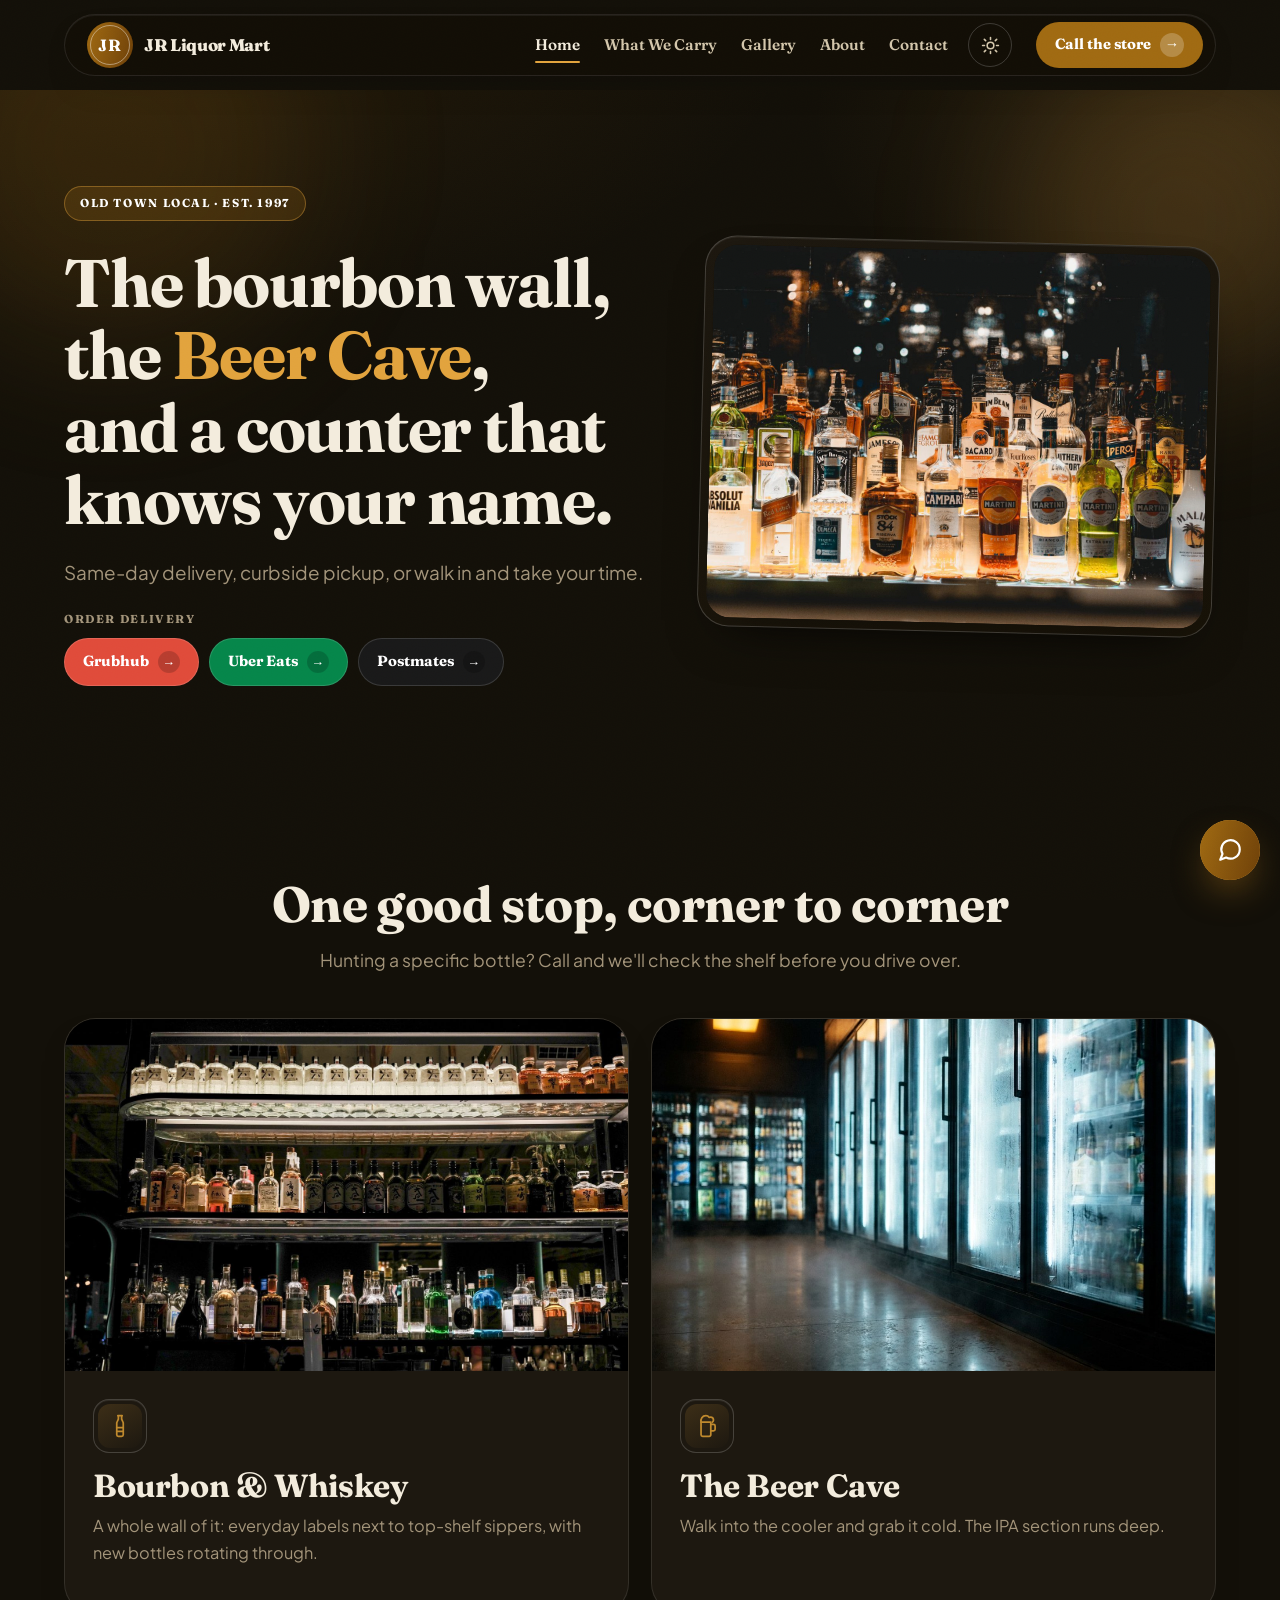
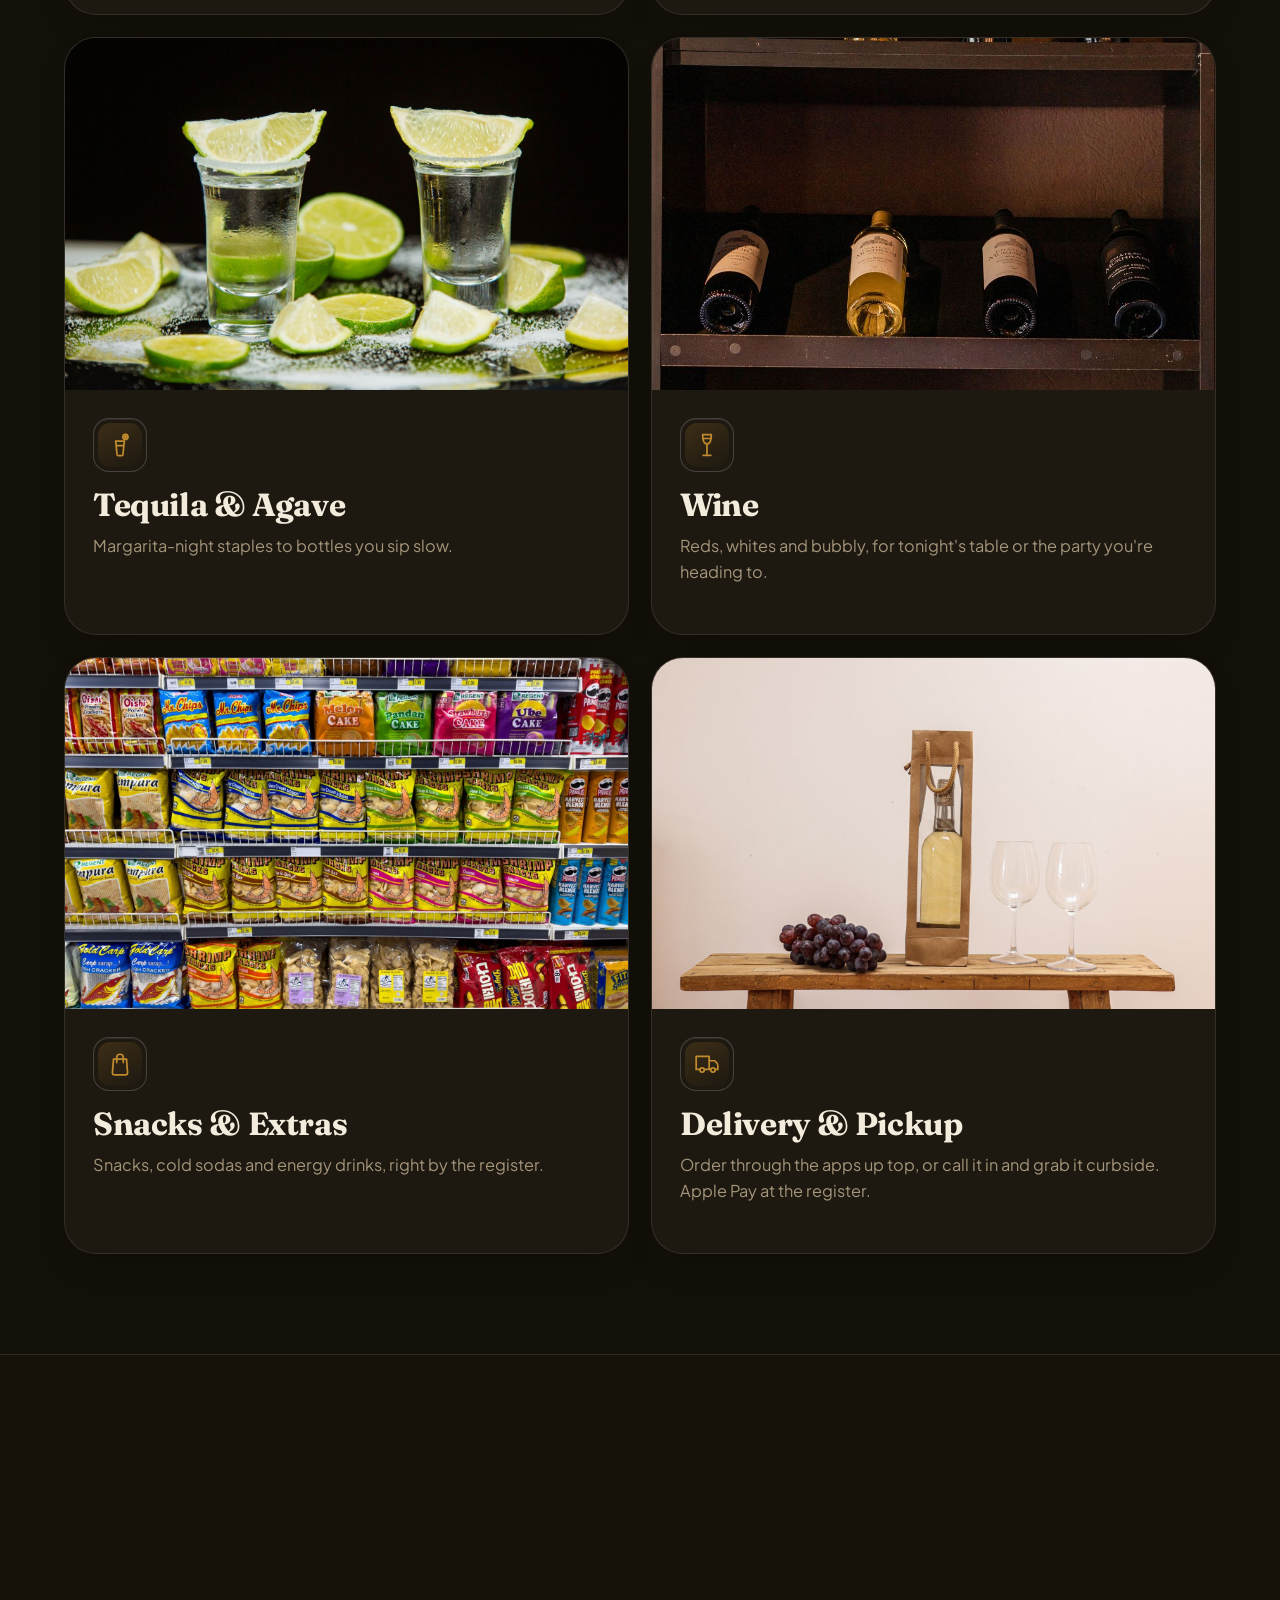
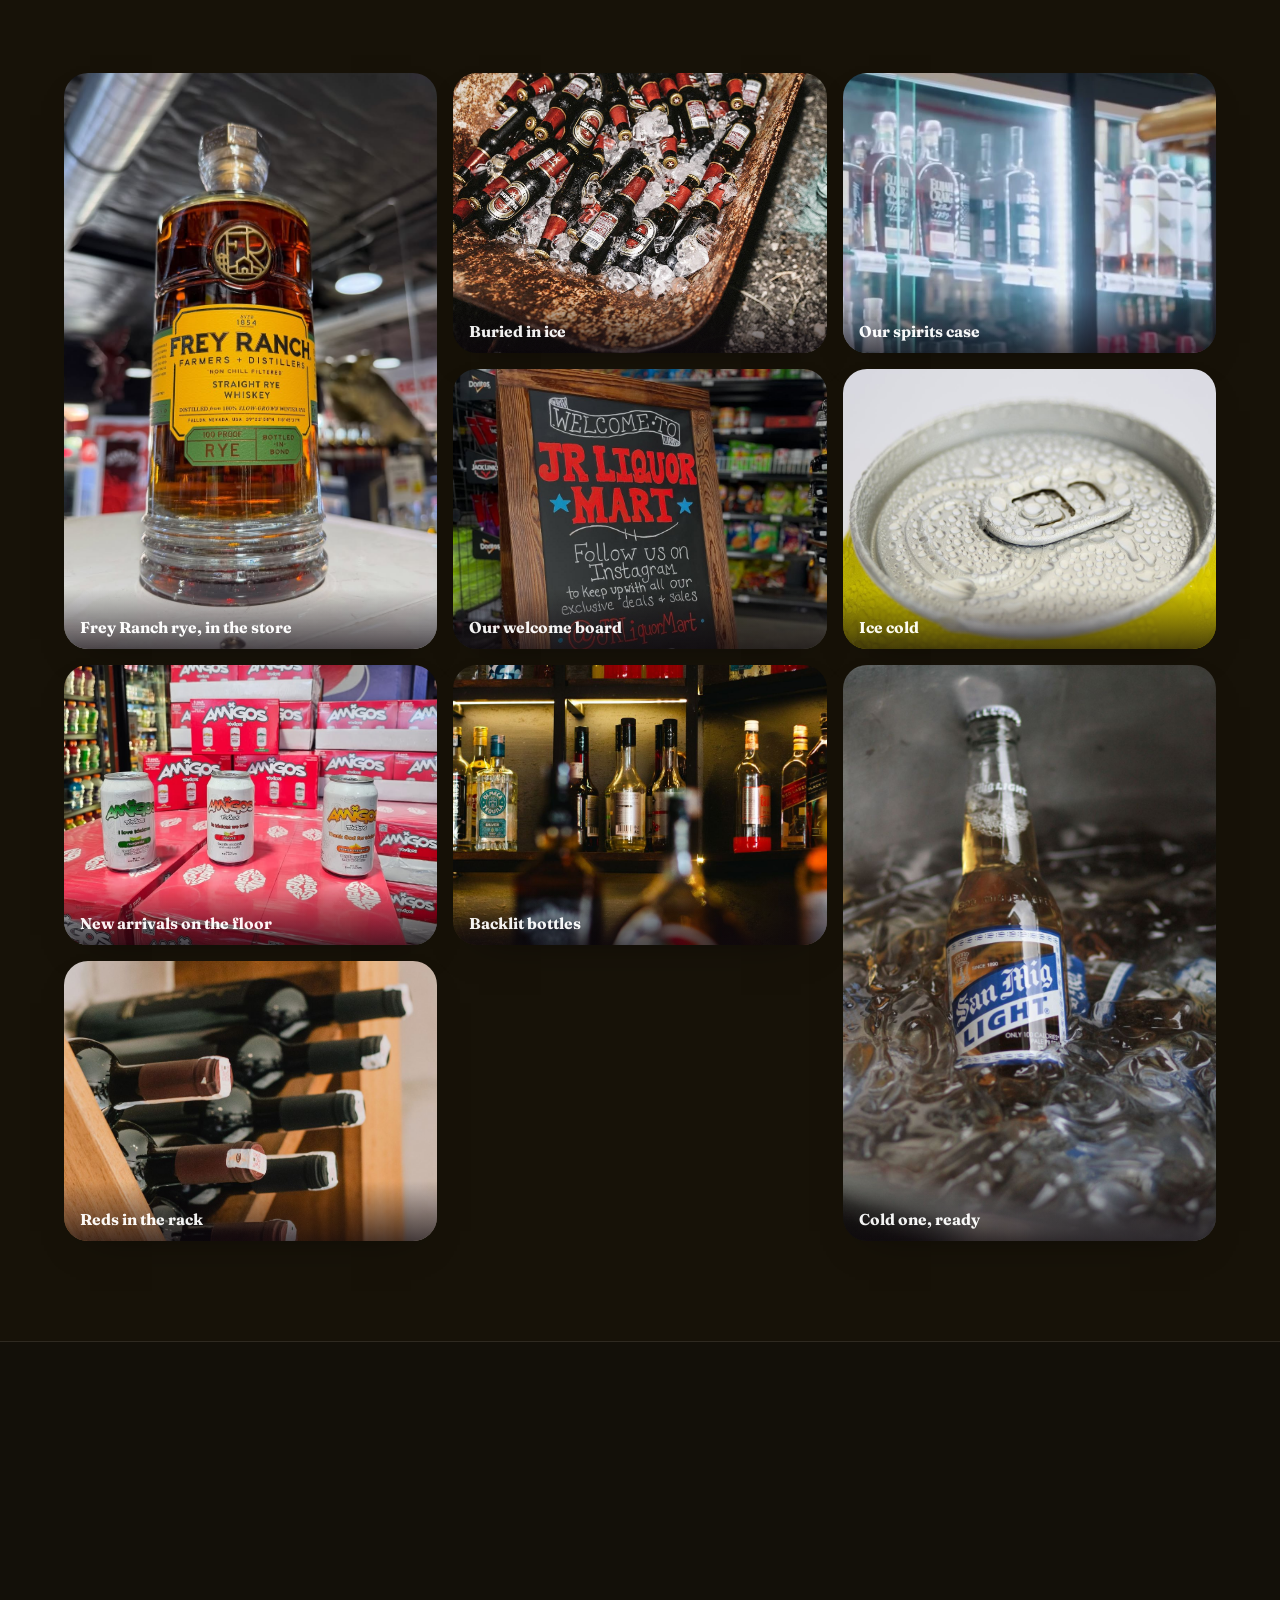
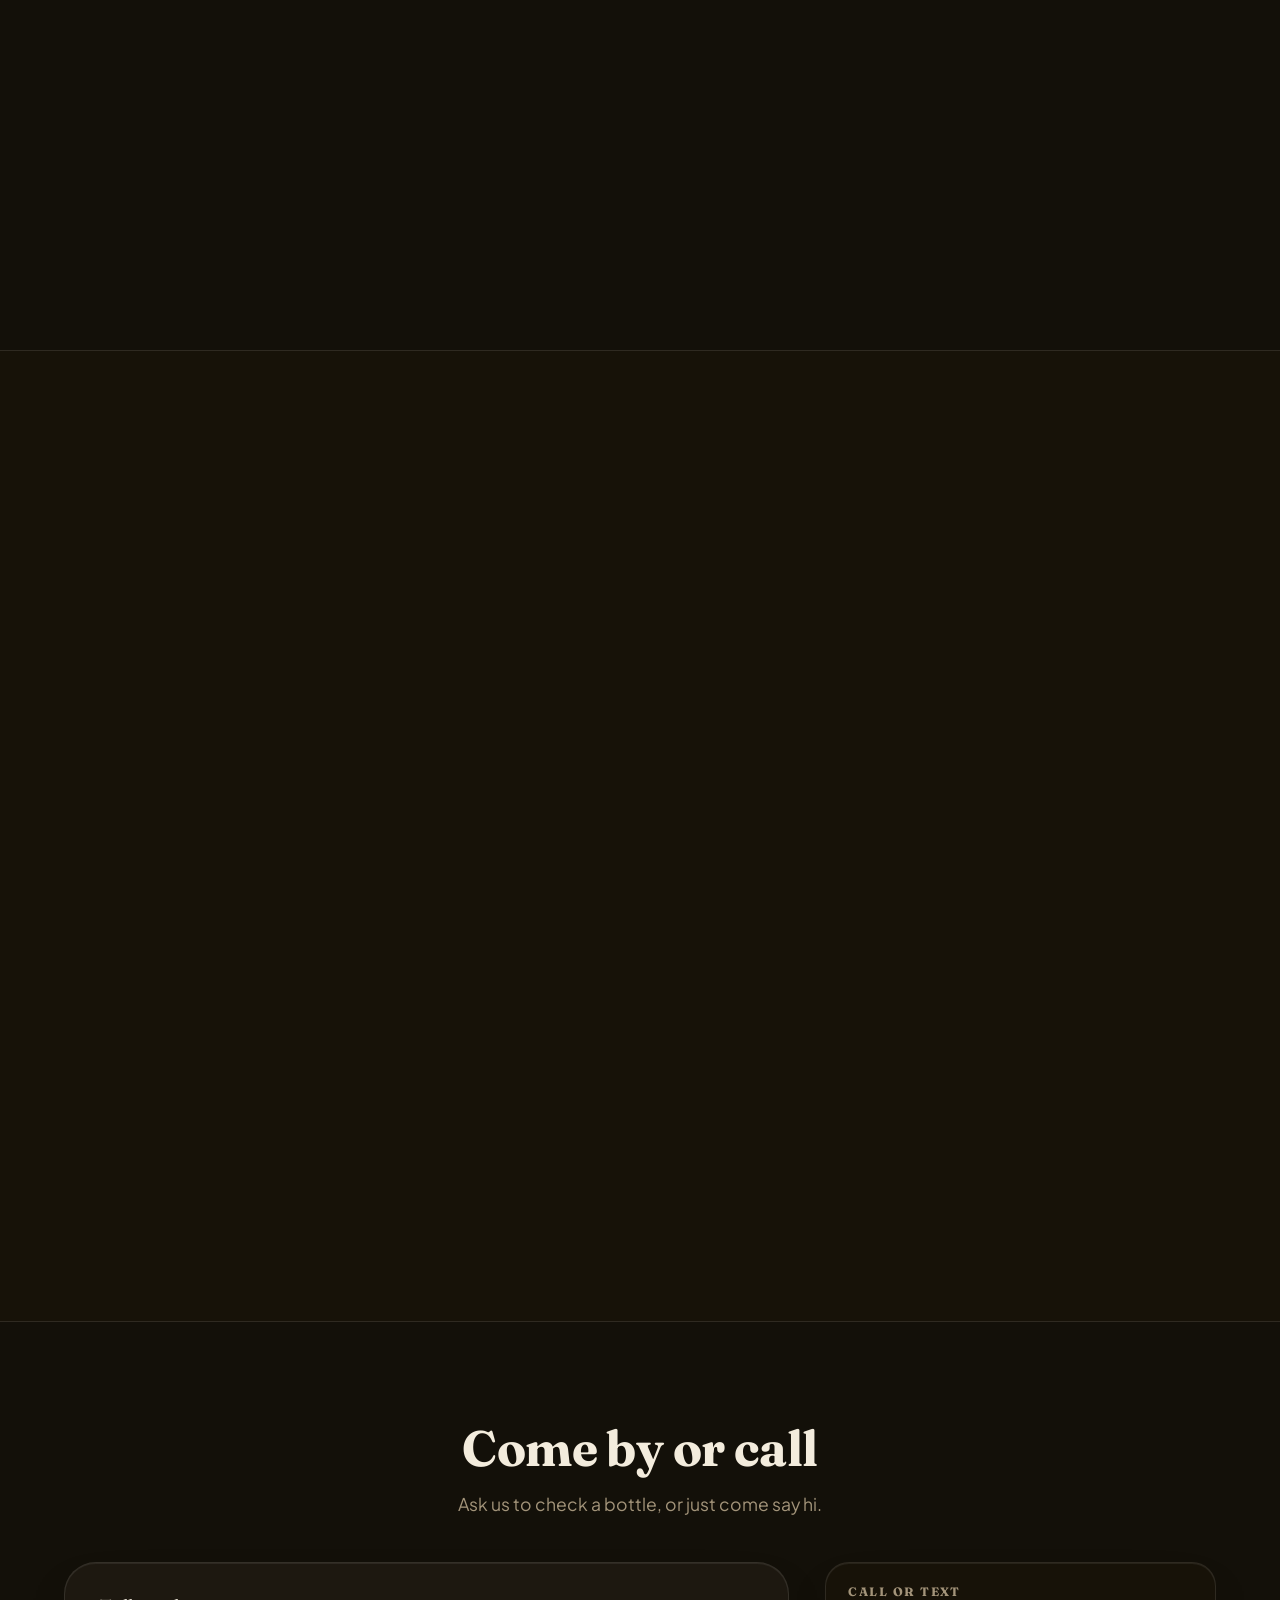
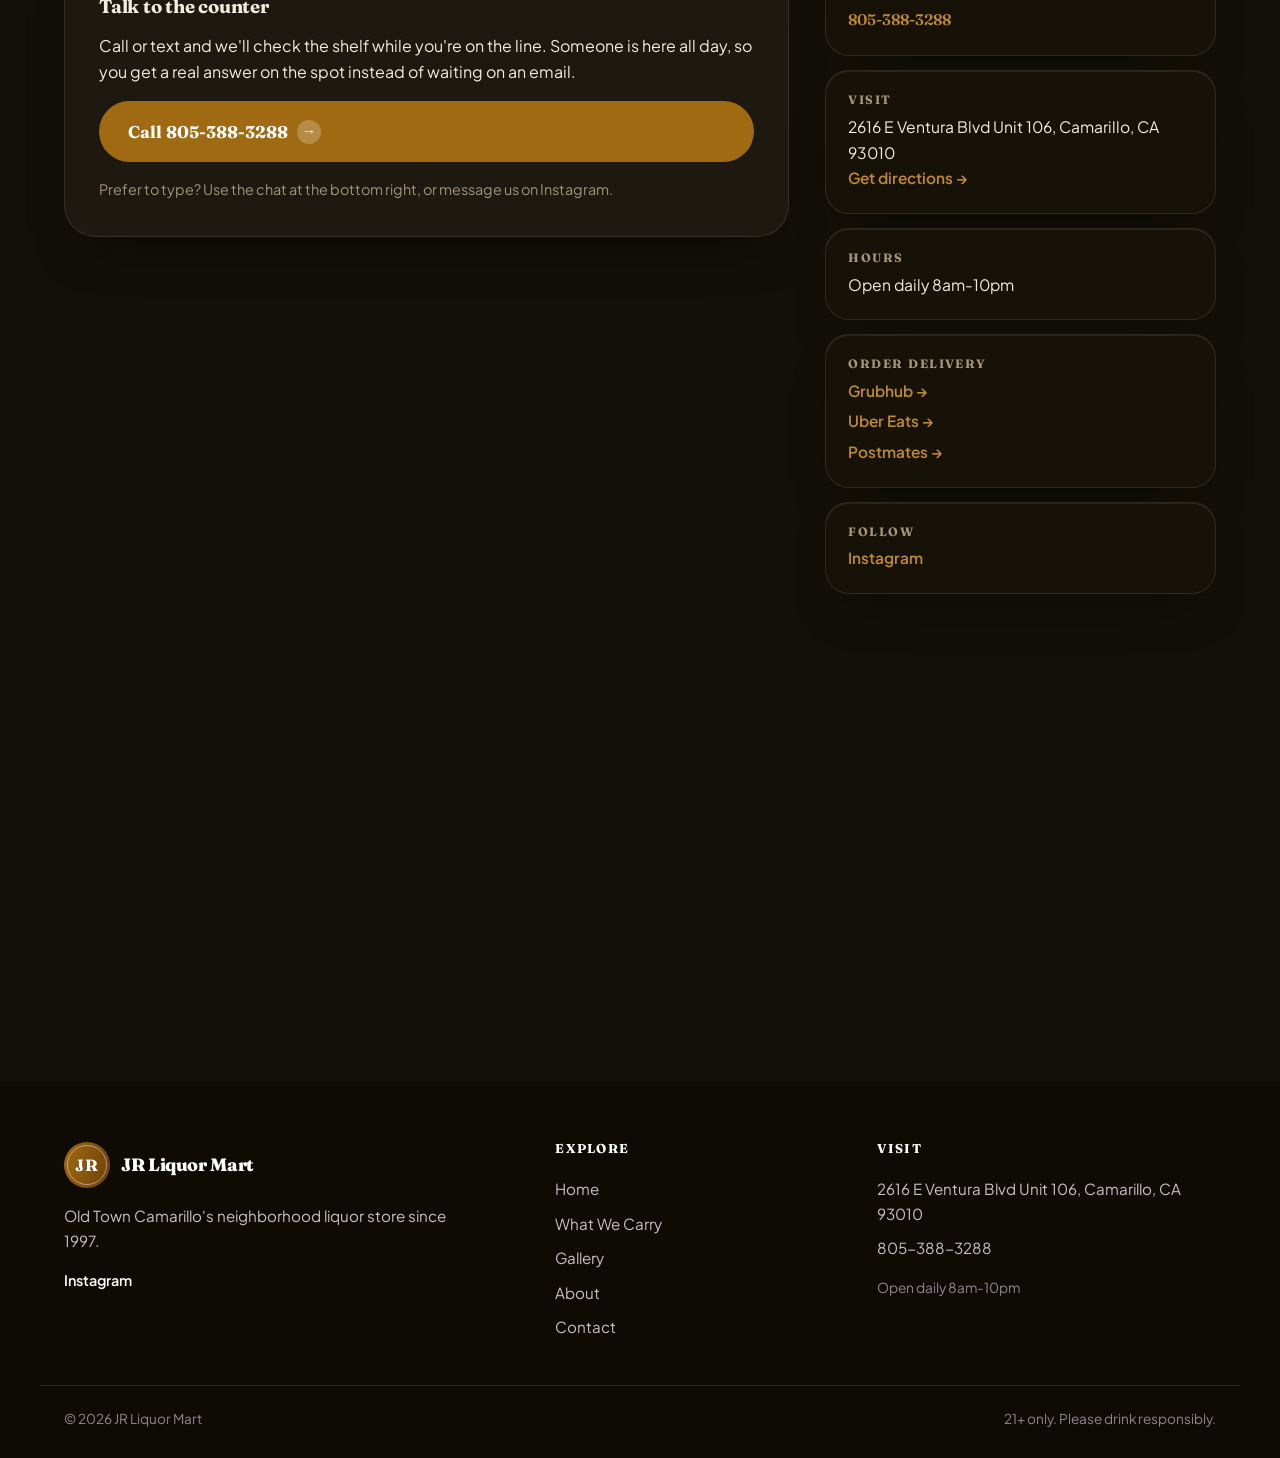
==== commit 70546c3b: "Contact panel: stop echoing the section subhead The replacement panel's h3 was 'Ask us to check a bo" ====
--- a/index.html
+++ b/index.html
@@ -105,9 +105,9 @@
     <p>Ask us to check a bottle, or just come say hi.</p></div>
   <div class="contact-in">
   <div class="cform reveal">
-    <h3>Ask us to check a bottle</h3>
-    <p>Call or text and we'll look right then. Someone is behind the counter all day, so
-       you get an answer on the spot instead of waiting on an email.</p>
+    <h3>Talk to the counter</h3>
+    <p>Call or text and we'll check the shelf while you're on the line. Someone is here all
+       day, so you get a real answer on the spot instead of waiting on an email.</p>
     <a class="btn btn-primary btn-lg" href="tel:+18053883288">Call 805-388-3288<span class="btn-ic">&rarr;</span></a>
     <p class="form-fine">Prefer to type? Use the chat at the bottom right, or message us on
        <a href="https://www.instagram.com/jrliquormart" target="_blank" rel="noopener">Instagram</a>.</p>
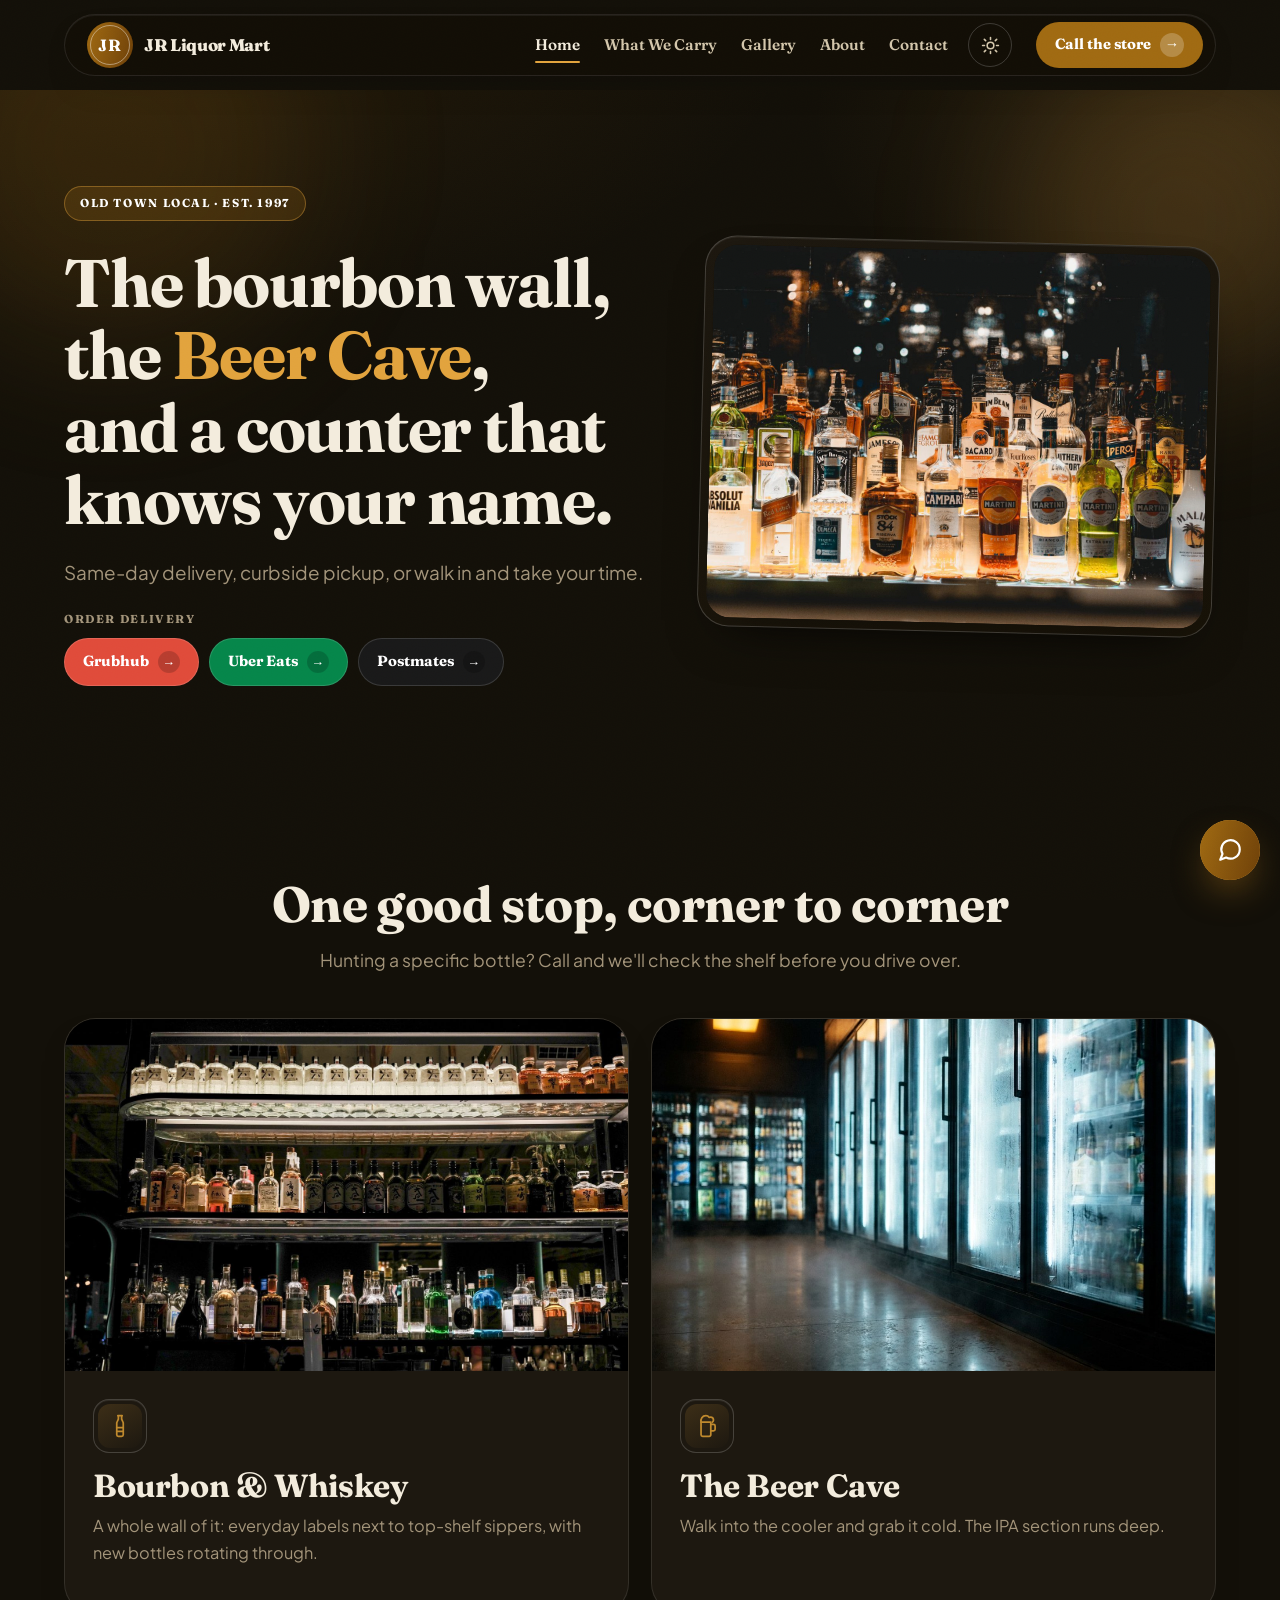
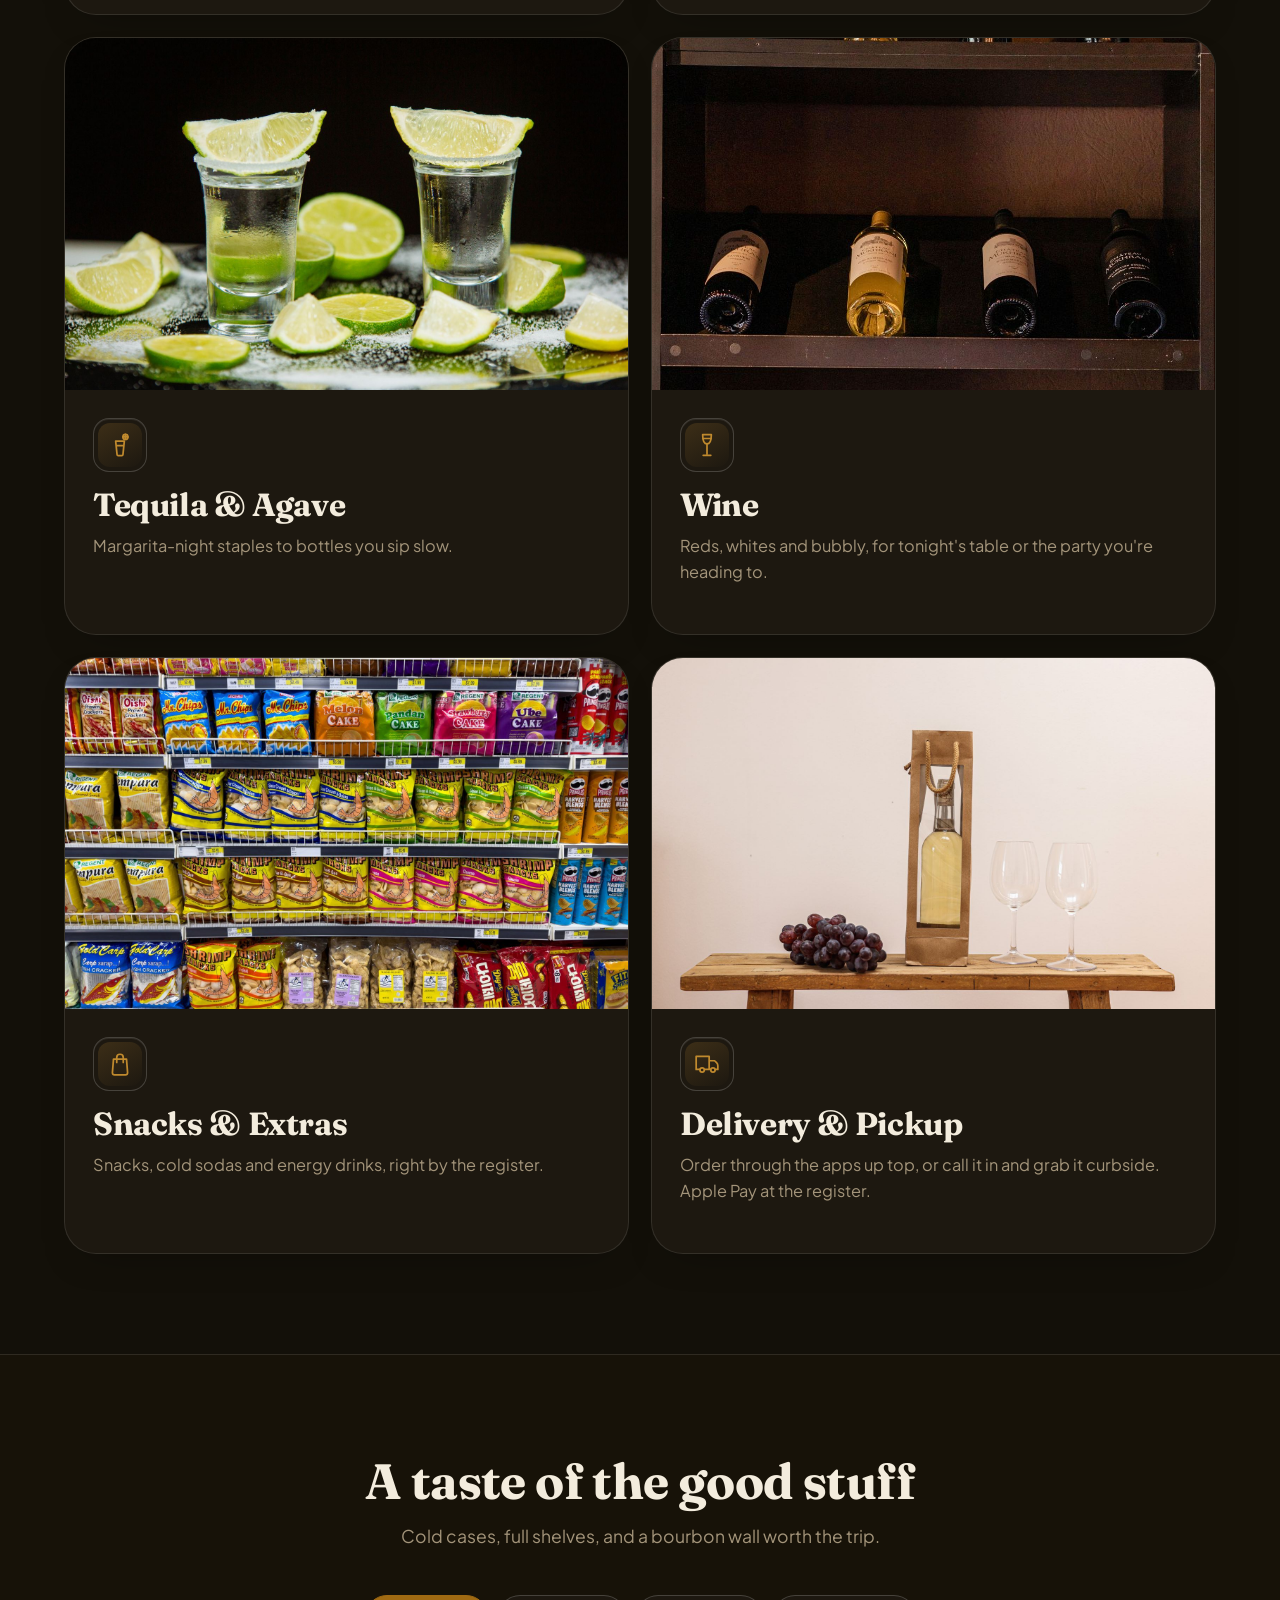
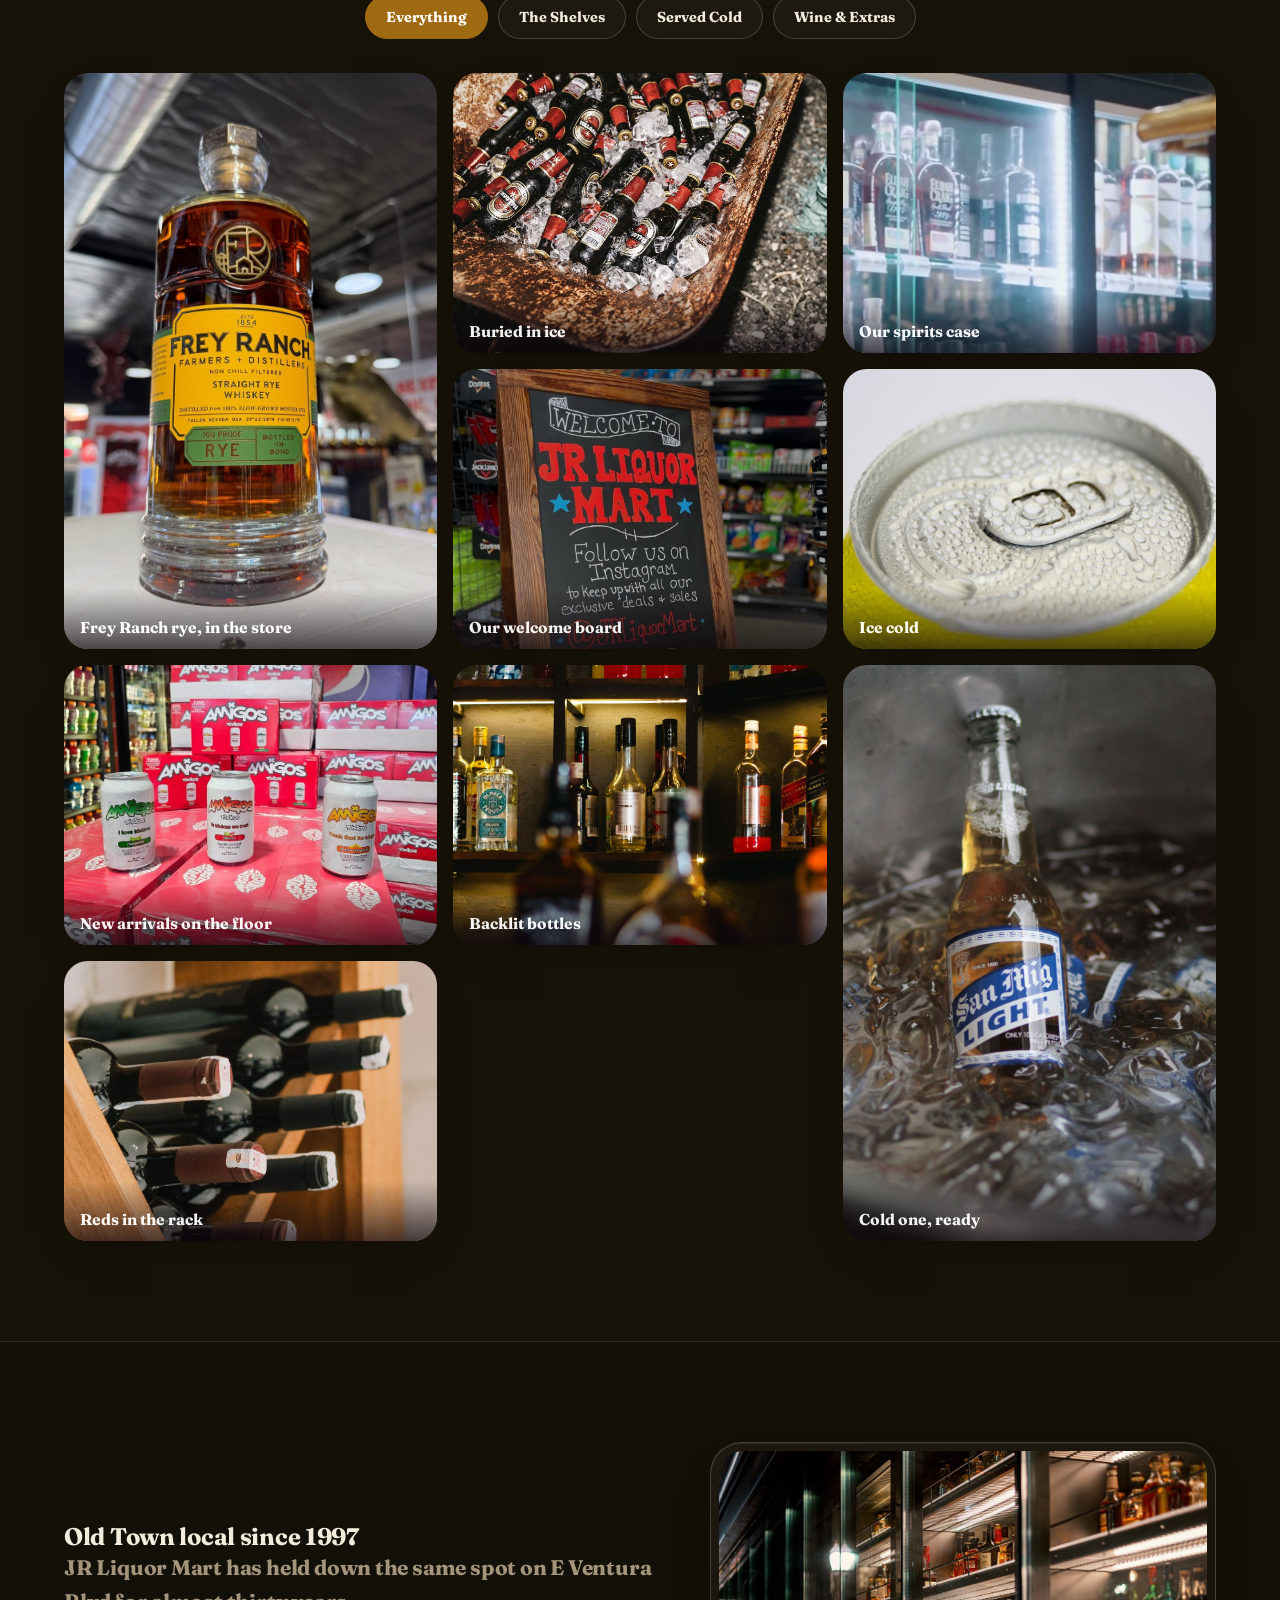
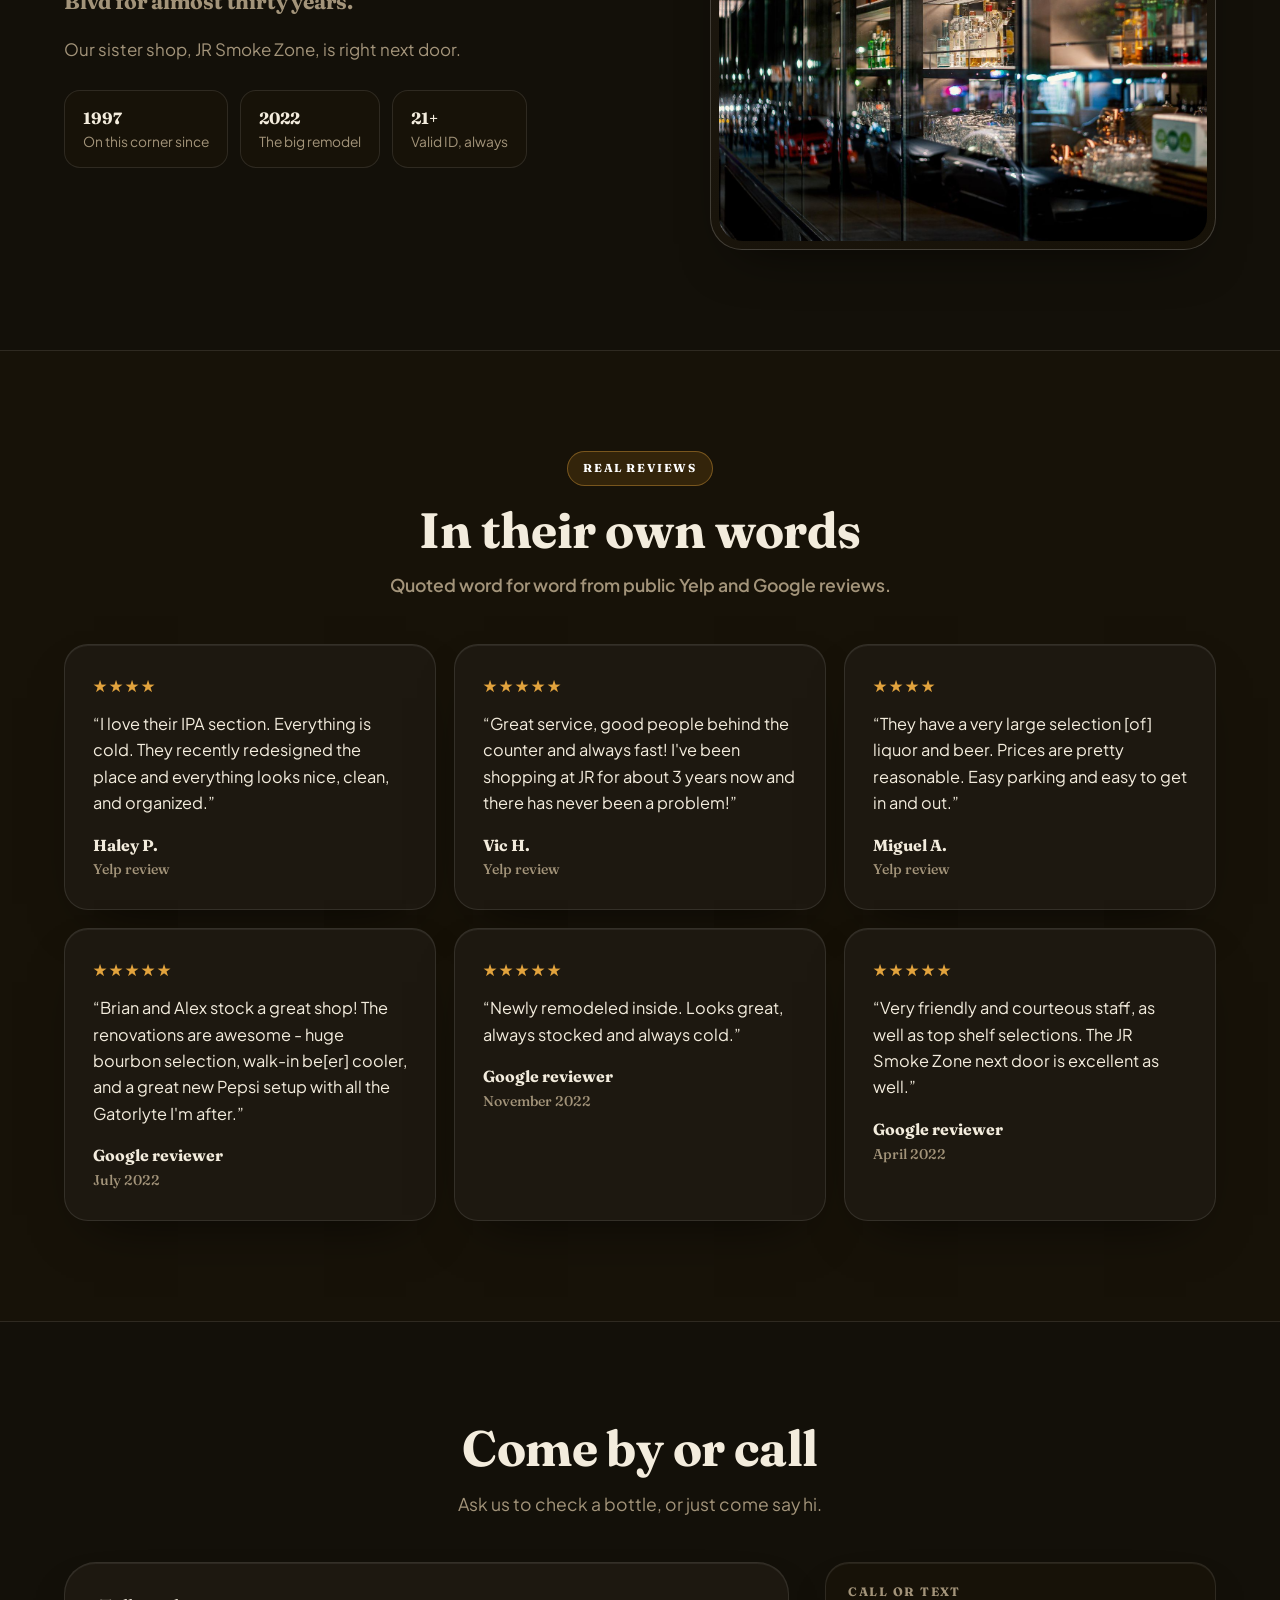
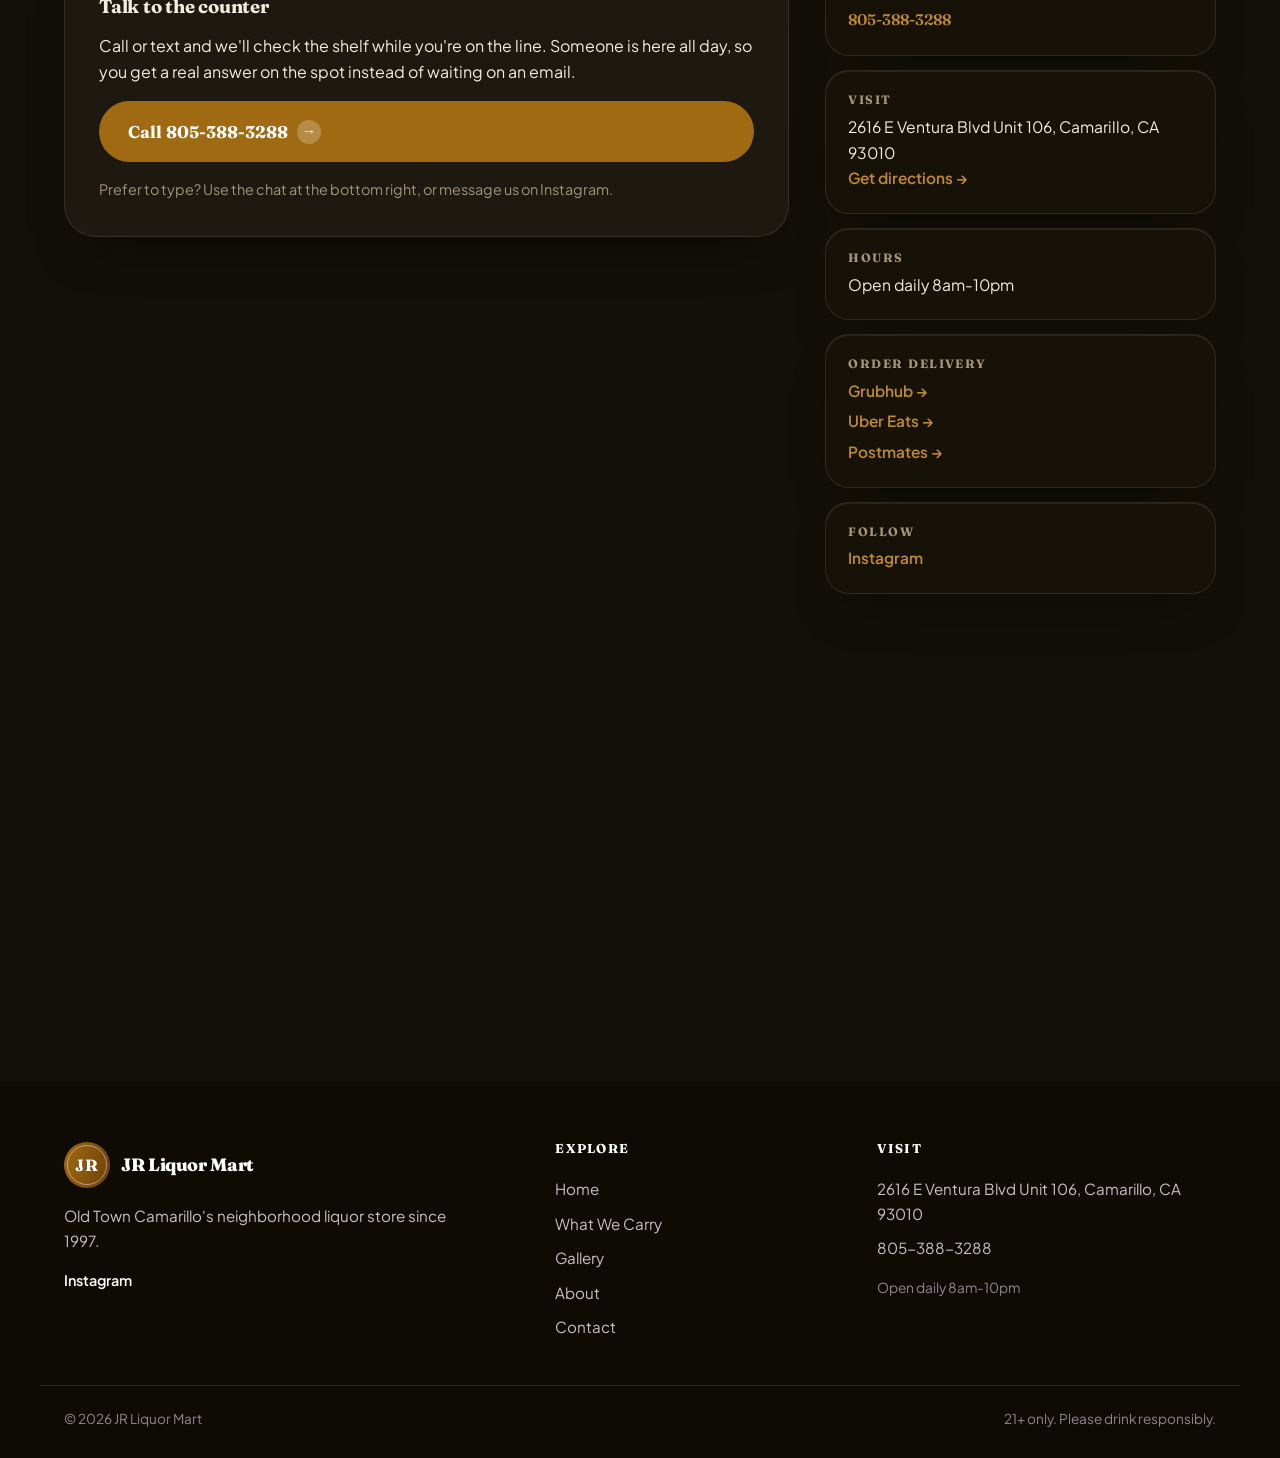
==== commit d4b47386: "Split <title> from og:title so SEO and the share card can differ Wyatt flagged the share card as lam" ====
--- a/index.html
+++ b/index.html
@@ -3,14 +3,14 @@
 <title>JR Liquor Mart | Bourbon, Beer Cave & Wine in Camarillo, CA</title><meta name="description" content="Old Town Camarillo's neighborhood liquor store since 1997. Bourbon wall, walk-in Beer Cave, wine, tequila and snacks. Same-day delivery. Call 805-388-3288.">
 <link rel="canonical" href="https://wyatt741.github.io/jr-liquor-mart/">
 <meta name="robots" content="index,follow">
-<meta property="og:title" content="JR Liquor Mart | Bourbon, Beer Cave & Wine in Camarillo, CA"><meta property="og:description" content="Old Town Camarillo's neighborhood liquor store since 1997. Bourbon wall, walk-in Beer Cave, wine, tequila and snacks. Same-day delivery. Call 805-388-3288.">
+<meta property="og:title" content="JR Liquor Mart | Camarillo, CA"><meta property="og:description" content="Old Town Camarillo's neighborhood liquor store since 1997. Bourbon wall, walk-in Beer Cave, wine, tequila and snacks. Same-day delivery. Call 805-388-3288.">
 <meta property="og:type" content="website"><meta property="og:url" content="https://wyatt741.github.io/jr-liquor-mart/">
 <meta property="og:site_name" content="JR Liquor Mart"><meta property="og:image" content="https://wyatt741.github.io/jr-liquor-mart/assets/og-image.jpg">
 <meta property="og:image:width" content="1200"><meta property="og:image:height" content="630">
 <meta property="og:image:alt" content="Bottles glowing on an amber-lit shelf">
 <meta property="og:locale" content="en_US"><meta name="theme-color" content="#b8791a">
 <meta name="twitter:card" content="summary_large_image">
-<meta name="twitter:title" content="JR Liquor Mart | Bourbon, Beer Cave & Wine in Camarillo, CA"><meta name="twitter:description" content="Old Town Camarillo's neighborhood liquor store since 1997. Bourbon wall, walk-in Beer Cave, wine, tequila and snacks. Same-day delivery. Call 805-388-3288.">
+<meta name="twitter:title" content="JR Liquor Mart | Camarillo, CA"><meta name="twitter:description" content="Old Town Camarillo's neighborhood liquor store since 1997. Bourbon wall, walk-in Beer Cave, wine, tequila and snacks. Same-day delivery. Call 805-388-3288.">
 <meta name="twitter:image" content="https://wyatt741.github.io/jr-liquor-mart/assets/og-image.jpg">
 <link rel="icon" href="favicon.ico?v=2" sizes="48x48 32x32 16x16">
 <link rel="icon" type="image/png" href="assets/favicon.png?v=2" sizes="256x256">
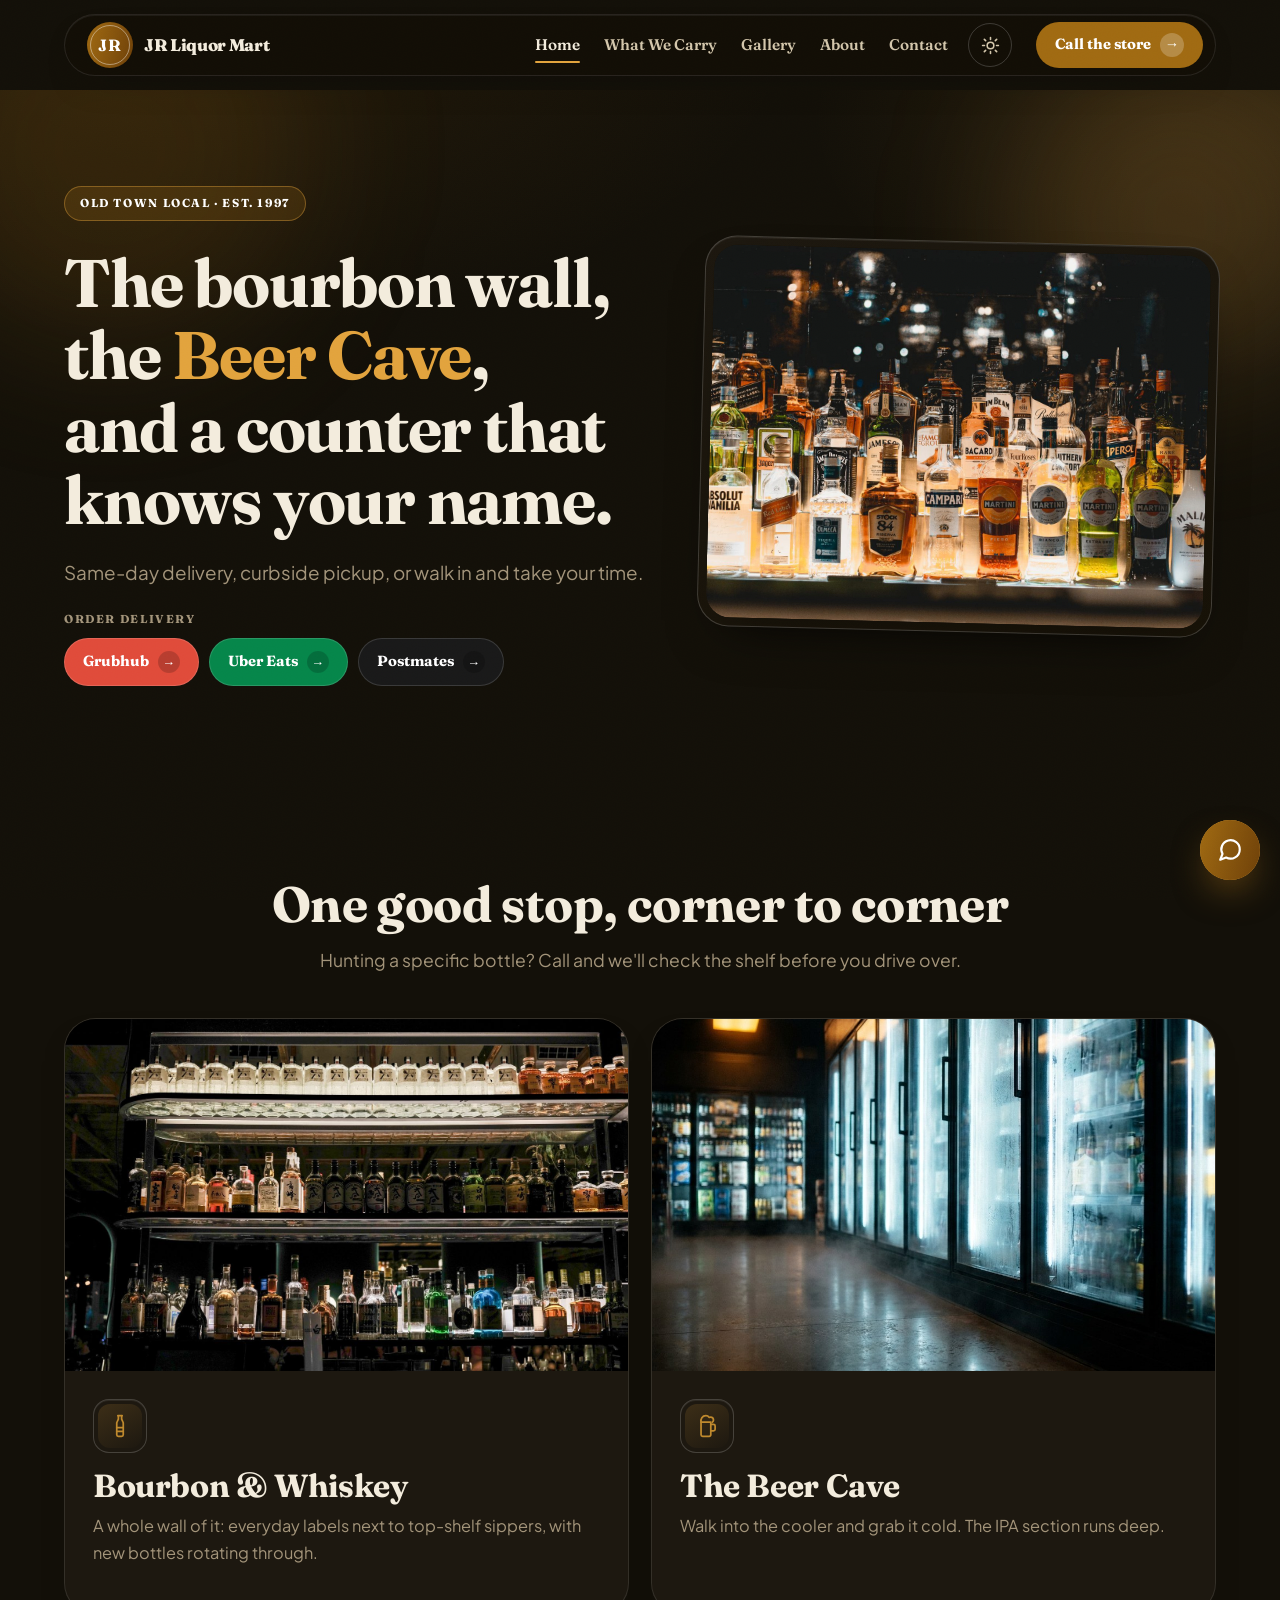
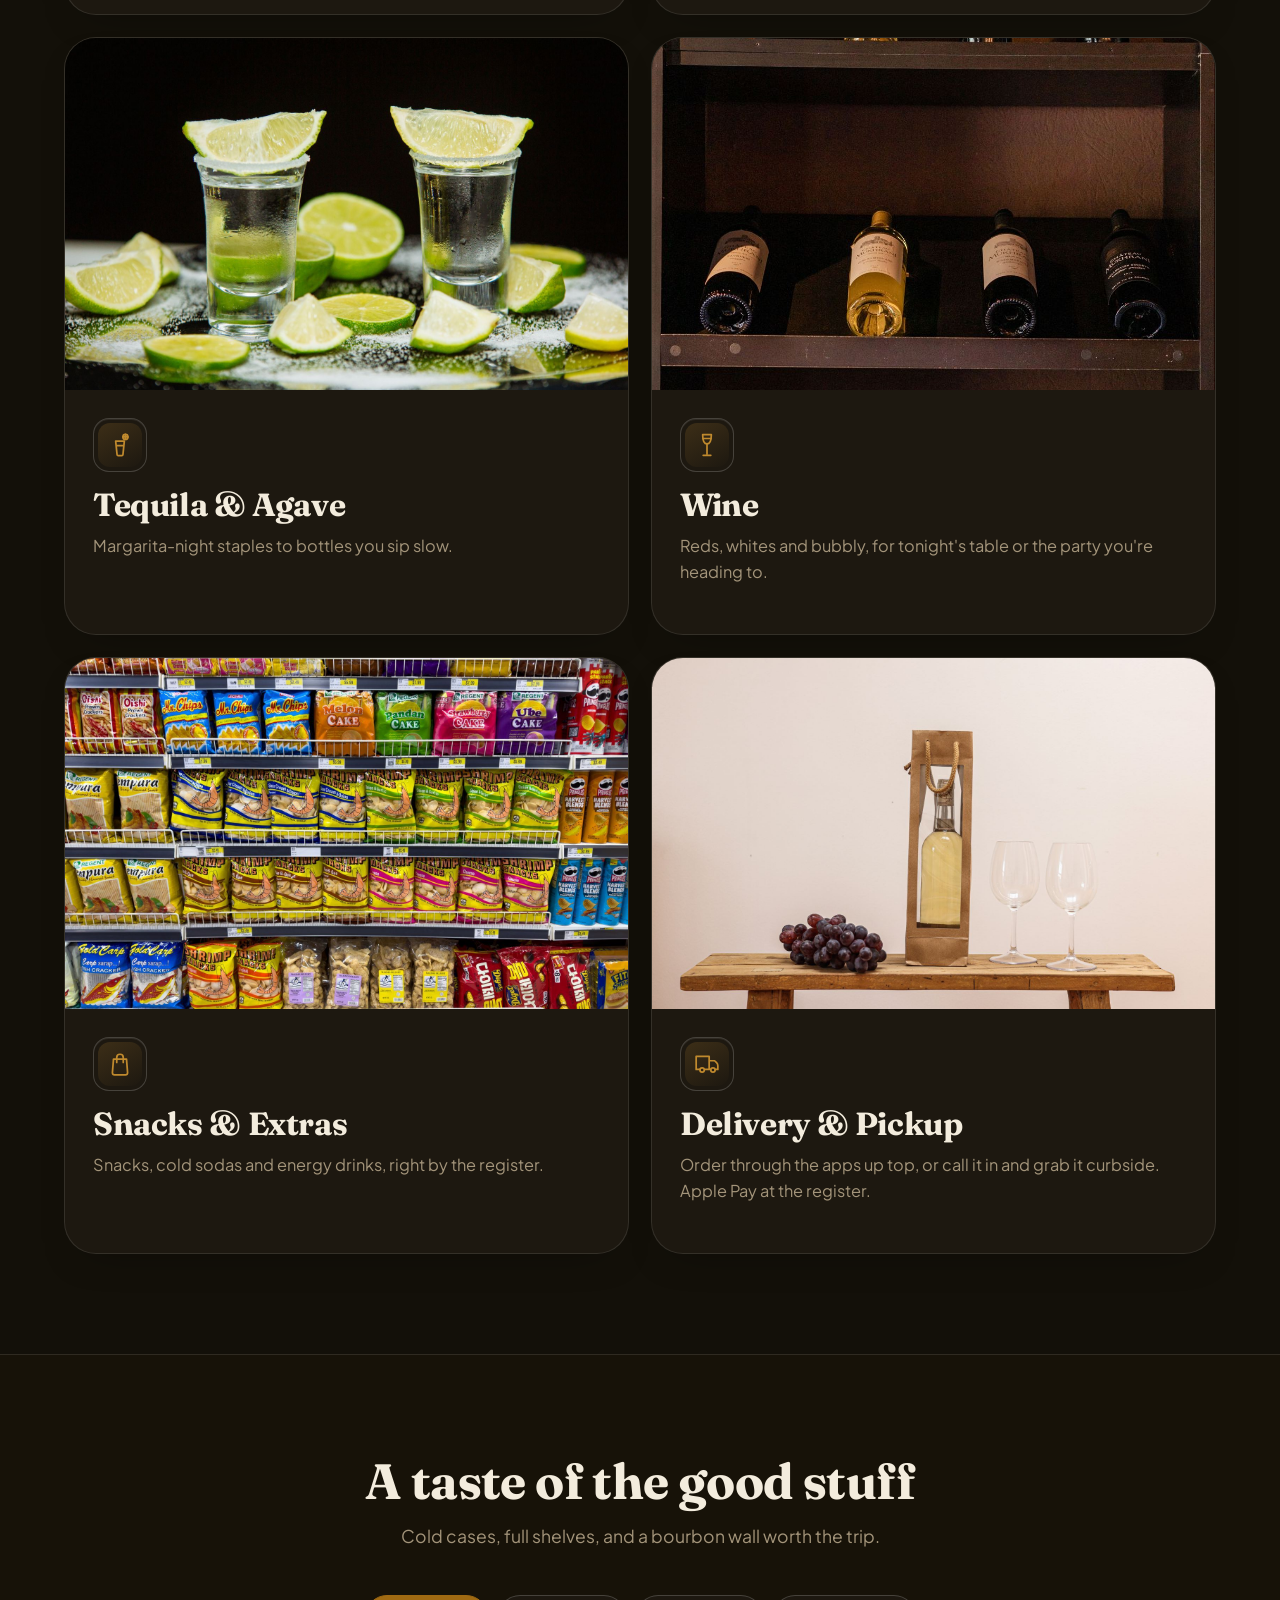
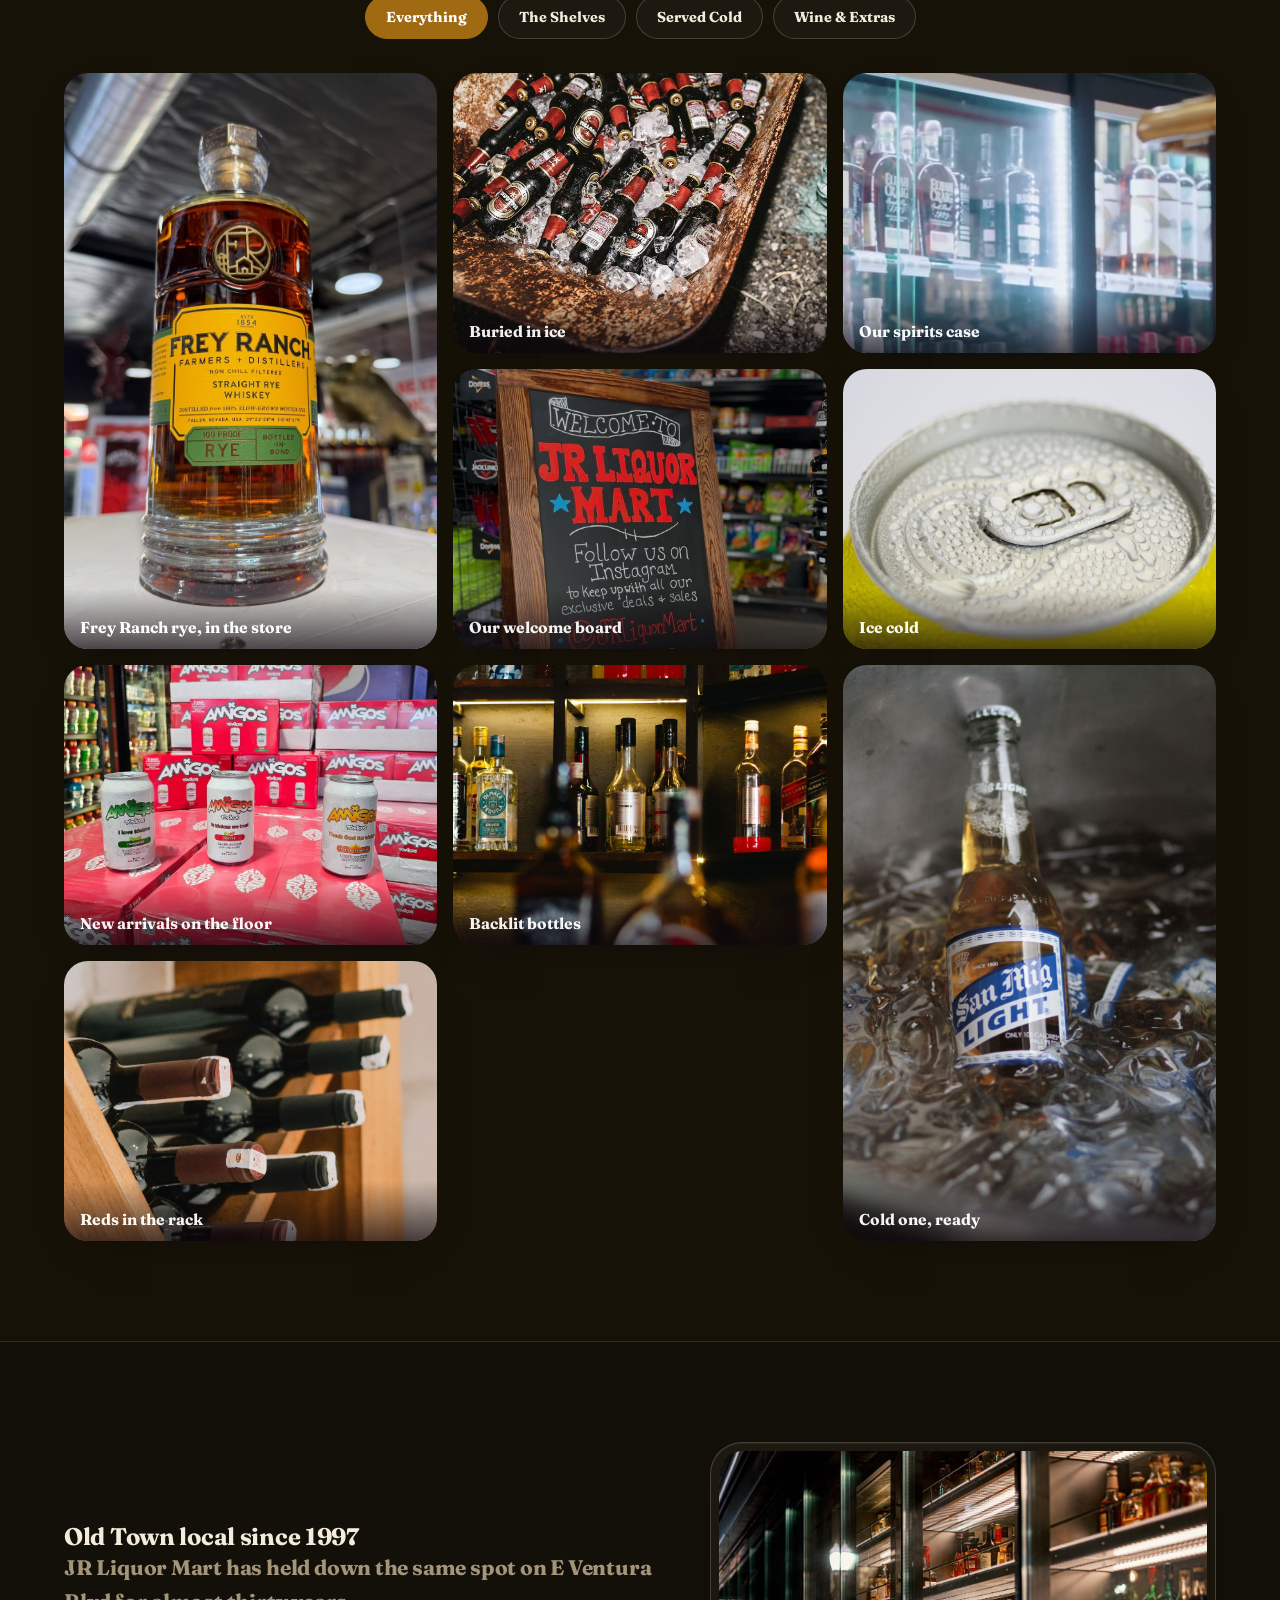
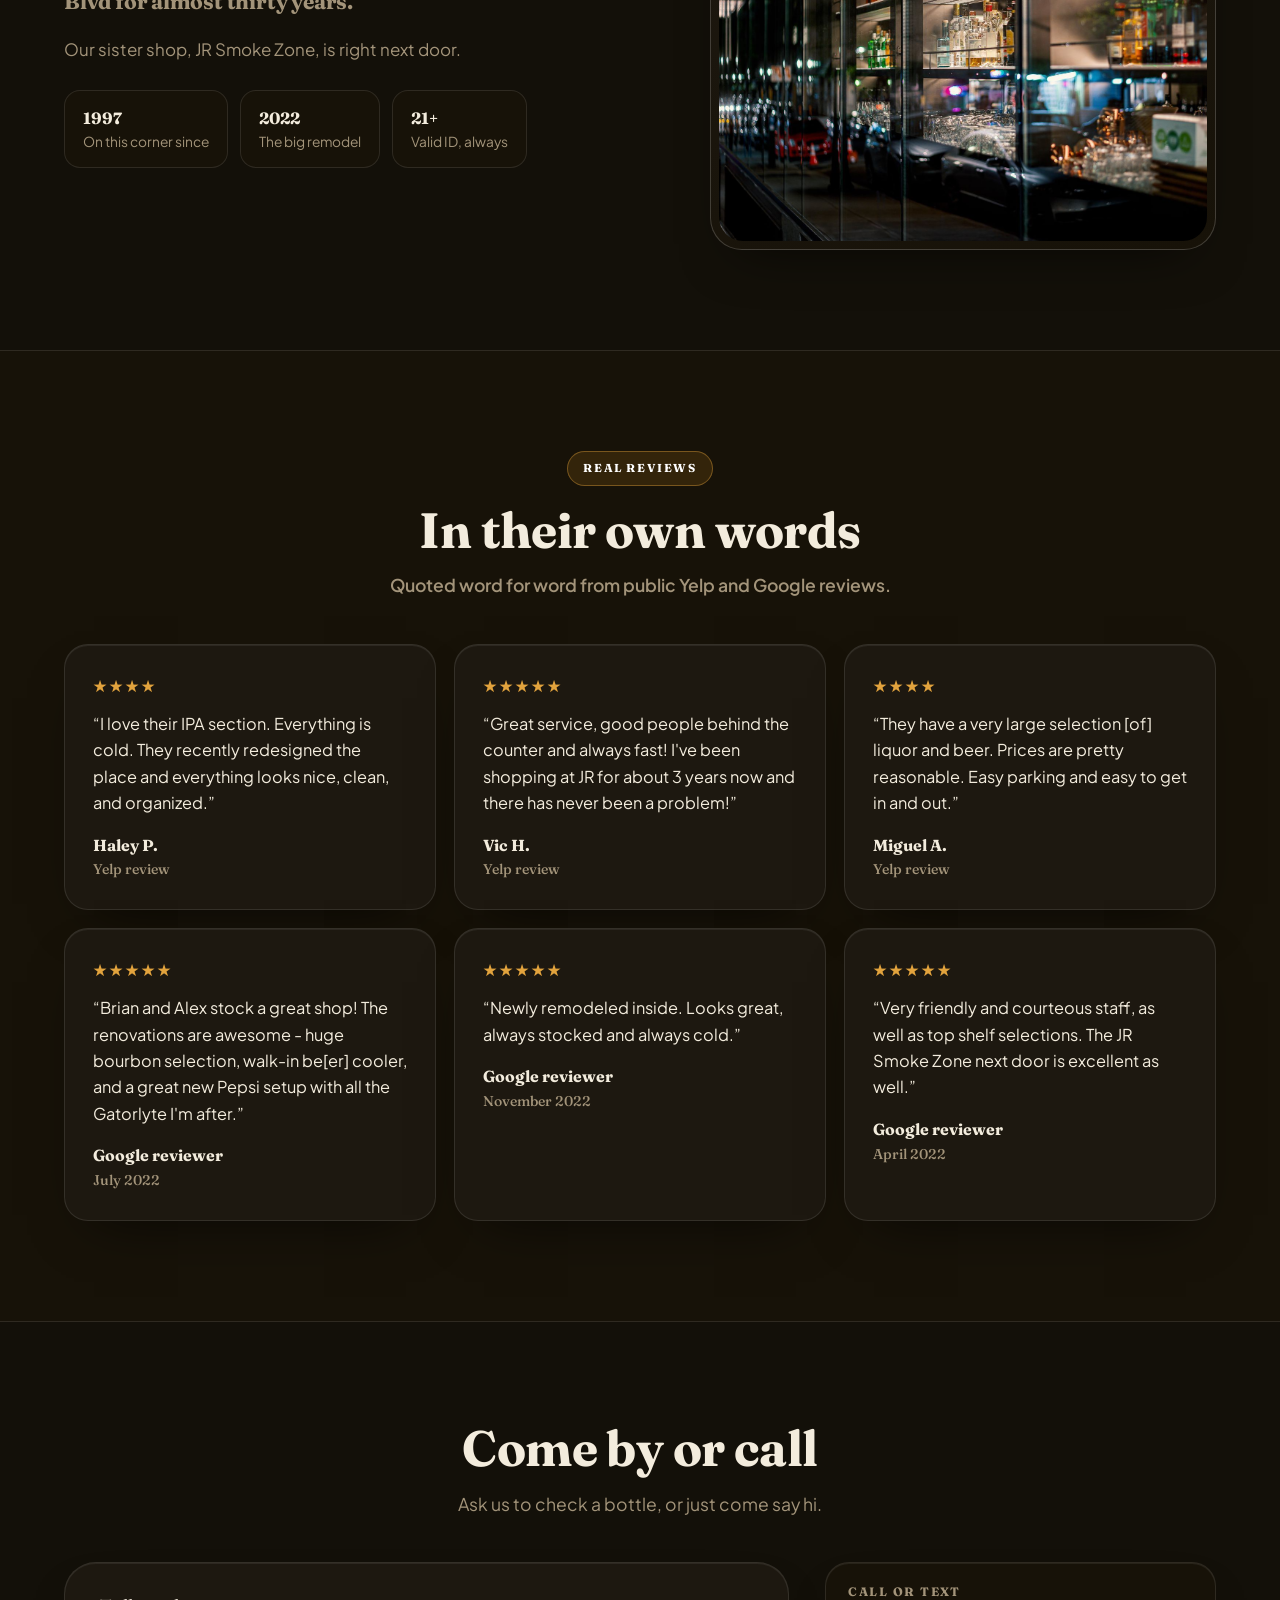
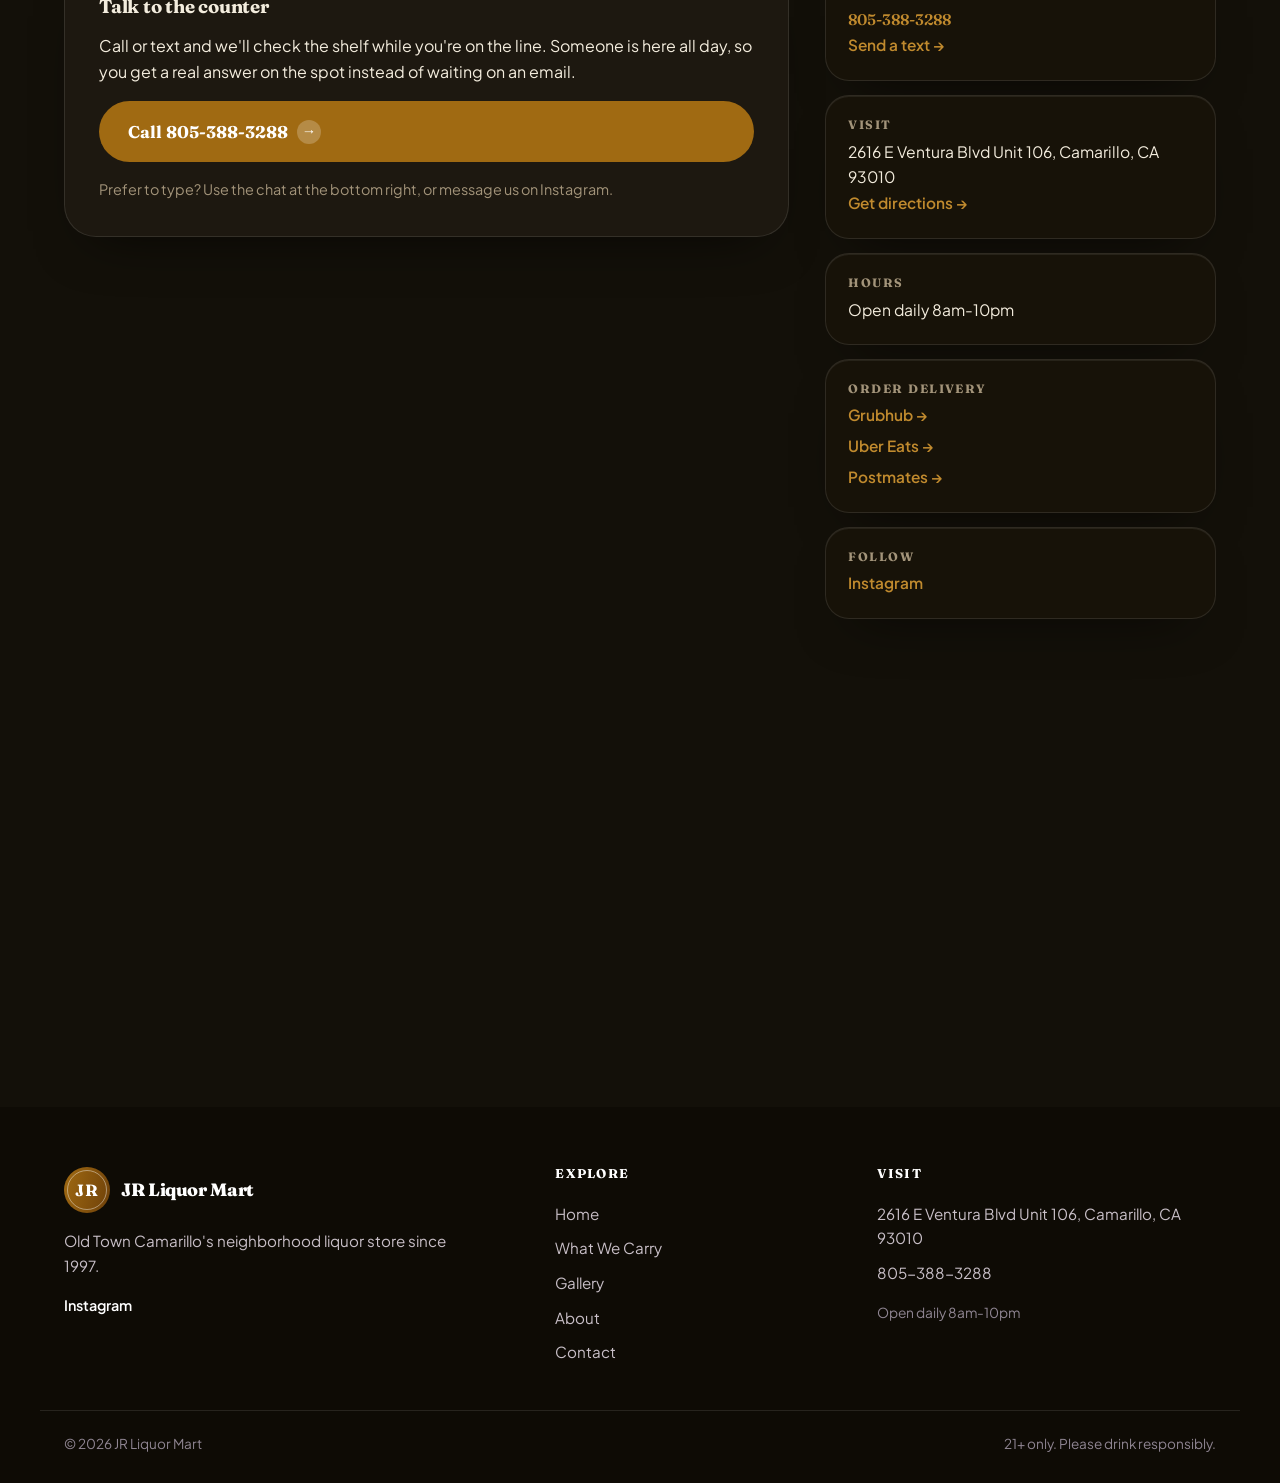
==== commit adeab2db: "Mobile: Contact link beside the hamburger, restore texting, drop dead CSS Cleans up the fallout from" ====
--- a/index.html
+++ b/index.html
@@ -18,7 +18,7 @@
 <link rel="preconnect" href="https://fonts.googleapis.com">
 <link rel="preconnect" href="https://fonts.gstatic.com" crossorigin>
 <link href="https://fonts.googleapis.com/css2?family=Fraunces:opsz,wght@9..144,600;9..144,700;9..144,800&family=Plus+Jakarta+Sans:wght@400;500;600;700&display=swap" rel="stylesheet">
-<link rel="stylesheet" href="styles.css?v=9">
+<link rel="stylesheet" href="styles.css?v=11">
 <script type="application/ld+json">{"@context":"https://schema.org","@type":["LiquorStore","LocalBusiness"],"@id":"https://wyatt741.github.io/jr-liquor-mart/#business","name":"JR Liquor Mart","description":"Old Town Camarillo's neighborhood liquor store since 1997. Bourbon and whiskey, a walk-in beer cooler, tequila, wine and snacks.","image":"https://wyatt741.github.io/jr-liquor-mart/assets/og-image.jpg","logo":"https://wyatt741.github.io/jr-liquor-mart/assets/logo.png","url":"https://wyatt741.github.io/jr-liquor-mart/","telephone":"+18053883288","priceRange":"$","address":{"@type":"PostalAddress","streetAddress":"2616 E Ventura Blvd Unit 106","addressLocality":"Camarillo","addressRegion":"CA","postalCode":"93010","addressCountry":"US"},"hasMap":"https://maps.google.com/?q=2616+E+Ventura+Blvd+Unit+106,+Camarillo,+CA+93010","geo":{"@type":"GeoCoordinates","latitude":34.2154821,"longitude":-119.0353775},"openingHoursSpecification":[{"@type":"OpeningHoursSpecification","dayOfWeek":["Monday","Tuesday","Wednesday","Thursday","Friday","Saturday","Sunday"],"opens":"08:00","closes":"22:00"}],"paymentAccepted":"Credit card, Apple Pay, contactless","potentialAction":{"@type":"OrderAction","target":["https://www.grubhub.com/restaurant/jr-liquor--convenience-2616-ventura-blvd-camarillo/2353021","https://www.ubereats.com/store/jr-food-mart/49o0cIPyRlyIK4ThVzmOAQ","https://postmates.com/store/jr-food-mart/49o0cIPyRlyIK4ThVzmOAQ"]},"sameAs":["https://www.instagram.com/jrliquormart"]}</script>
 <script>(function(){try{var t=localStorage.getItem("theme")||"dark";document.documentElement.setAttribute("data-theme",t);}catch(e){}})();</script>
 </head><body class="home">
@@ -27,6 +27,7 @@
   <nav class="nav-links"><a href="#top" class="active">Home</a><a href="#carry">What We Carry</a><a href="#gallery">Gallery</a><a href="#about">About</a><a href="#contact">Contact</a></nav>
   <button class="theme-toggle" type="button" aria-label="Toggle dark mode" title="Toggle theme"><svg class="sun" viewBox="0 0 24 24" aria-hidden="true"><circle cx="12" cy="12" r="4.2"/><path d="M12 2v2.4M12 19.6V22M4.2 4.2l1.7 1.7M18.1 18.1l1.7 1.7M2 12h2.4M19.6 12H22M4.2 19.8l1.7-1.7M18.1 5.9l1.7-1.7"/></svg><svg class="moon" viewBox="0 0 24 24" aria-hidden="true"><path d="M20 14.5A8 8 0 1 1 9.5 4a6.5 6.5 0 0 0 10.5 10.5Z"/></svg></button>
   <a class="btn btn-primary btn-sm nav-cta cta-anim" href="tel:+18053883288">Call the store<span class="btn-ic">&rarr;</span></a>
+  <a class="nav-contact" href="#contact">Contact</a>
   <button class="burger" aria-label="Menu" aria-expanded="false"><span></span><span></span><span></span></button>
 </div></header></div>
 <div class="mobile-menu" id="mobile-menu"><a href="#top">Home</a><a href="#carry">What We Carry</a><a href="#gallery">Gallery</a><a href="#about">About</a><a href="#contact">Contact</a><a class="btn btn-primary cta-anim" href="tel:+18053883288">Call the store<span class="btn-ic">&rarr;</span></a></div>
@@ -113,7 +114,7 @@
        <a href="https://www.instagram.com/jrliquormart" target="_blank" rel="noopener">Instagram</a>.</p>
   </div>
   <aside class="contact-side reveal d1">
-    <div class="cside-card"><h3>Call or text</h3><a class="big-phone" href="tel:+18053883288">805-388-3288</a></div>
+    <div class="cside-card"><h3>Call or text</h3><a class="big-phone" href="tel:+18053883288">805-388-3288</a><div class="cside-social"><a href="sms:+18053883288">Send a text &rarr;</a></div></div>
     <div class="cside-card"><h3>Visit</h3><p>2616 E Ventura Blvd Unit 106, Camarillo, CA 93010</p><a href="https://maps.google.com/?q=2616+E+Ventura+Blvd+Unit+106,+Camarillo,+CA+93010" target="_blank" rel="noopener">Get directions &rarr;</a></div>
     <div class="cside-card"><h3>Hours</h3><p>Open daily 8am-10pm</p></div>
     <div class="cside-card"><h3>Order delivery</h3><div class="cside-social"><a href="https://www.grubhub.com/restaurant/jr-liquor--convenience-2616-ventura-blvd-camarillo/2353021" target="_blank" rel="noopener">Grubhub &rarr;</a><a href="https://www.ubereats.com/store/jr-food-mart/49o0cIPyRlyIK4ThVzmOAQ" target="_blank" rel="noopener">Uber Eats &rarr;</a><a href="https://postmates.com/store/jr-food-mart/49o0cIPyRlyIK4ThVzmOAQ" target="_blank" rel="noopener">Postmates &rarr;</a></div></div>
@@ -139,10 +140,6 @@
 </div>
 <div class="legal wrap"><span>&copy; 2026 JR Liquor Mart</span><span>21+ only. Please drink responsibly.</span></div>
 </footer>
-<div class="callbar" aria-label="Contact us">
-  <a href="tel:+18053883288"><svg viewBox="0 0 24 24" aria-hidden="true"><path d="M22 16.9v3a2 2 0 0 1-2.2 2 19.8 19.8 0 0 1-8.6-3 19.5 19.5 0 0 1-6-6 19.8 19.8 0 0 1-3-8.6A2 2 0 0 1 4.1 2h3a2 2 0 0 1 2 1.7c.1.9.4 1.8.7 2.7a2 2 0 0 1-.5 2.1L8.1 9.9a16 16 0 0 0 6 6l1.4-1.2a2 2 0 0 1 2.1-.5c.9.3 1.8.6 2.7.7a2 2 0 0 1 1.7 2z"/></svg>Call us</a>
-  <a href="sms:+18053883288"><svg viewBox="0 0 24 24" aria-hidden="true"><path d="M21 11.5a8.5 8.5 0 0 1-12.6 7.4L3 21l2.1-5.4A8.5 8.5 0 1 1 21 11.5Z"/></svg>Text us</a>
-</div>
 <div class="cw" id="cw">
   <button class="cw-bubble" id="cw-bubble" type="button" aria-label="Open assistant" aria-expanded="false" aria-controls="cw-panel">
     <svg class="cw-i cw-i-chat" viewBox="0 0 24 24" aria-hidden="true"><path d="M21 11.5a8.5 8.5 0 0 1-12.6 7.4L3 21l2.1-5.4A8.5 8.5 0 1 1 21 11.5Z"/></svg>
--- a/styles.css
+++ b/styles.css
@@ -47,11 +47,6 @@
 .btn-primary:hover{background:var(--btn-hover);box-shadow:0 16px 32px -14px rgba(184,121,26,.6);transform:translateY(-2px)}
 .btn-glow{background:var(--grad);color:#fff;box-shadow:0 14px 30px -12px rgba(184,121,26,.7)}
 .btn-glow:hover{transform:translateY(-2px);box-shadow:0 20px 40px -12px rgba(184,121,26,.85)}
-.btn-ghost{background:transparent;border-color:var(--line-2);color:var(--ink)}
-.btn-ghost:hover{border-color:var(--ink);transform:translateY(-2px)}
-.btn-ghost .btn-ic{background:rgba(21,16,22,.08)}
-.btn-ghost-light{background:transparent;border-color:rgba(255,255,255,.35);color:#fff}
-.btn-ghost-light:hover{background:rgba(255,255,255,.12);transform:translateY(-2px)}
 .btn-dark{background:var(--btn-solid);color:#fff}
 .btn-dark:hover{background:var(--btn-hover);transform:translateY(-2px);box-shadow:0 16px 32px -14px rgba(184,121,26,.6)}
 
@@ -70,6 +65,10 @@
 .nav-links a:hover,.nav-links a.active{color:var(--ink)}
 .nav-links a:hover::after,.nav-links a.active::after{right:0}
 .nav-cta{margin-left:4px}
+/* phones-only Contact link, sits beside the hamburger. .nav-cta is hidden below 900px
+   and the sticky call bar was removed 2026-07-26, so without this a phone visitor has
+   no visible way to reach us without opening the menu. */
+.nav-contact{display:none}
 .burger{display:none;flex-direction:column;gap:5px;background:none;border:0;cursor:pointer;padding:13px 12px}   /* 44px+ tap target */
 .burger span{width:24px;height:2.5px;background:var(--ink);border-radius:2px;transition:.35s var(--ease)}
 .mobile-menu{display:none;flex-direction:column;gap:2px;padding:14px 32px 24px;background:var(--surface);backdrop-filter:blur(16px);border-bottom:1px solid var(--line);position:sticky;top:90px;z-index:99}
@@ -108,7 +107,6 @@
 .hero-copy h1{font-size:clamp(2.5rem,5.6vw,4.2rem);letter-spacing:-.018em;margin:8px 0 20px;text-wrap:balance}
 .hero-copy .hl{color:var(--pink);position:relative;white-space:nowrap}
 .hero-copy>p{font-size:1.18rem;color:var(--muted);max-width:46ch}
-.hero-btns{display:flex;gap:14px;flex-wrap:wrap;margin:28px 0 24px}
 .hero-strip{display:flex;flex-wrap:wrap;gap:9px}
 .hero-strip span{font-family:var(--disp);font-weight:600;font-size:.85rem;background:var(--surface);border:1px solid var(--line-2);padding:8px 15px;border-radius:100px;box-shadow:var(--shadow-soft)}
 /* hero art: bezel-framed real photo + floating accents */
@@ -378,6 +376,11 @@
 @media (max-width:600px){
   .wrap{padding:0 18px}
   .nav-links,.nav-cta{display:none}.burger{display:flex}
+  .nav-contact{display:grid;place-items:center;min-height:44px;flex:none;padding:0 14px;
+    border-radius:100px;border:1px solid var(--line-2);color:var(--ink);
+    font-family:var(--disp);font-weight:700;font-size:.86rem;text-decoration:none;white-space:nowrap}
+  /* 320px only has ~33px spare in the nav, so drop the wordmark and keep the roundel */
+  @media(max-width:380px){ .brand-name{display:none} }
   .nav-in{margin:0 12px;gap:8px;padding:0 8px 0 14px}
   .nav-in .theme-toggle{margin-left:auto}       /* push toggle + burger to the right edge */
   .brand{gap:8px}
@@ -389,7 +392,6 @@
   /* stacked full-width on phones -> center the hero so it reads as intentional */
   .hero-copy{text-align:center}
   .hero-copy>p{margin-inline:auto}
-  .hero-btns{justify-content:center}
   .hero-copy h1{font-size:2.35rem}              /* fit within the screen with margin */
   .hero-art{max-width:100%}
   .hero-frame{transform:none}                   /* no rotation -> no right-edge overflow */
@@ -572,18 +574,12 @@
 .cw-nudge-x:hover{color:var(--ink);border-color:var(--muted)}
 @media(prefers-reduced-motion:reduce){.cw-nudge{transition:none}}
 
-/* sticky mobile call/text bar — phones only. One number by default (Call + Text buttons).
-   Two numbers? Swap the two <a> in footer() for region-labeled tel: links (see anderson-it). */
-.callbar{display:none}
+/* The sticky mobile call/text bar was removed 2026-07-26 (Wyatt's call). Its body
+   padding-bottom went with it, or the page kept dead space where the bar used to be.
+   The chat bubble keeps a safe-area inset so it clears the home indicator on notched
+   iPhones -- that was previously folded into the bar's offset. */
 @media(max-width:600px){
-  .callbar{display:flex;position:fixed;left:0;right:0;bottom:0;z-index:118;background:var(--grad);
-    box-shadow:0 -8px 24px -12px rgba(0,0,0,.4);padding-bottom:env(safe-area-inset-bottom)}
-  .callbar a{flex:1;display:flex;align-items:center;justify-content:center;gap:9px;color:#fff;text-decoration:none;
-    padding:14px 8px;font-family:var(--disp);font-weight:700;font-size:.98rem}
-  .callbar a+a{border-left:1px solid rgba(255,255,255,.3)}
-  .callbar svg{width:19px;height:19px;stroke:currentColor;stroke-width:2;fill:none;flex:none}
-  body{padding-bottom:calc(64px + env(safe-area-inset-bottom))}
-  .cw{bottom:calc(76px + env(safe-area-inset-bottom))}
+  .cw{bottom:calc(14px + env(safe-area-inset-bottom))}
 }
 
 /* ---- services product grid (2-up cards) ---- */
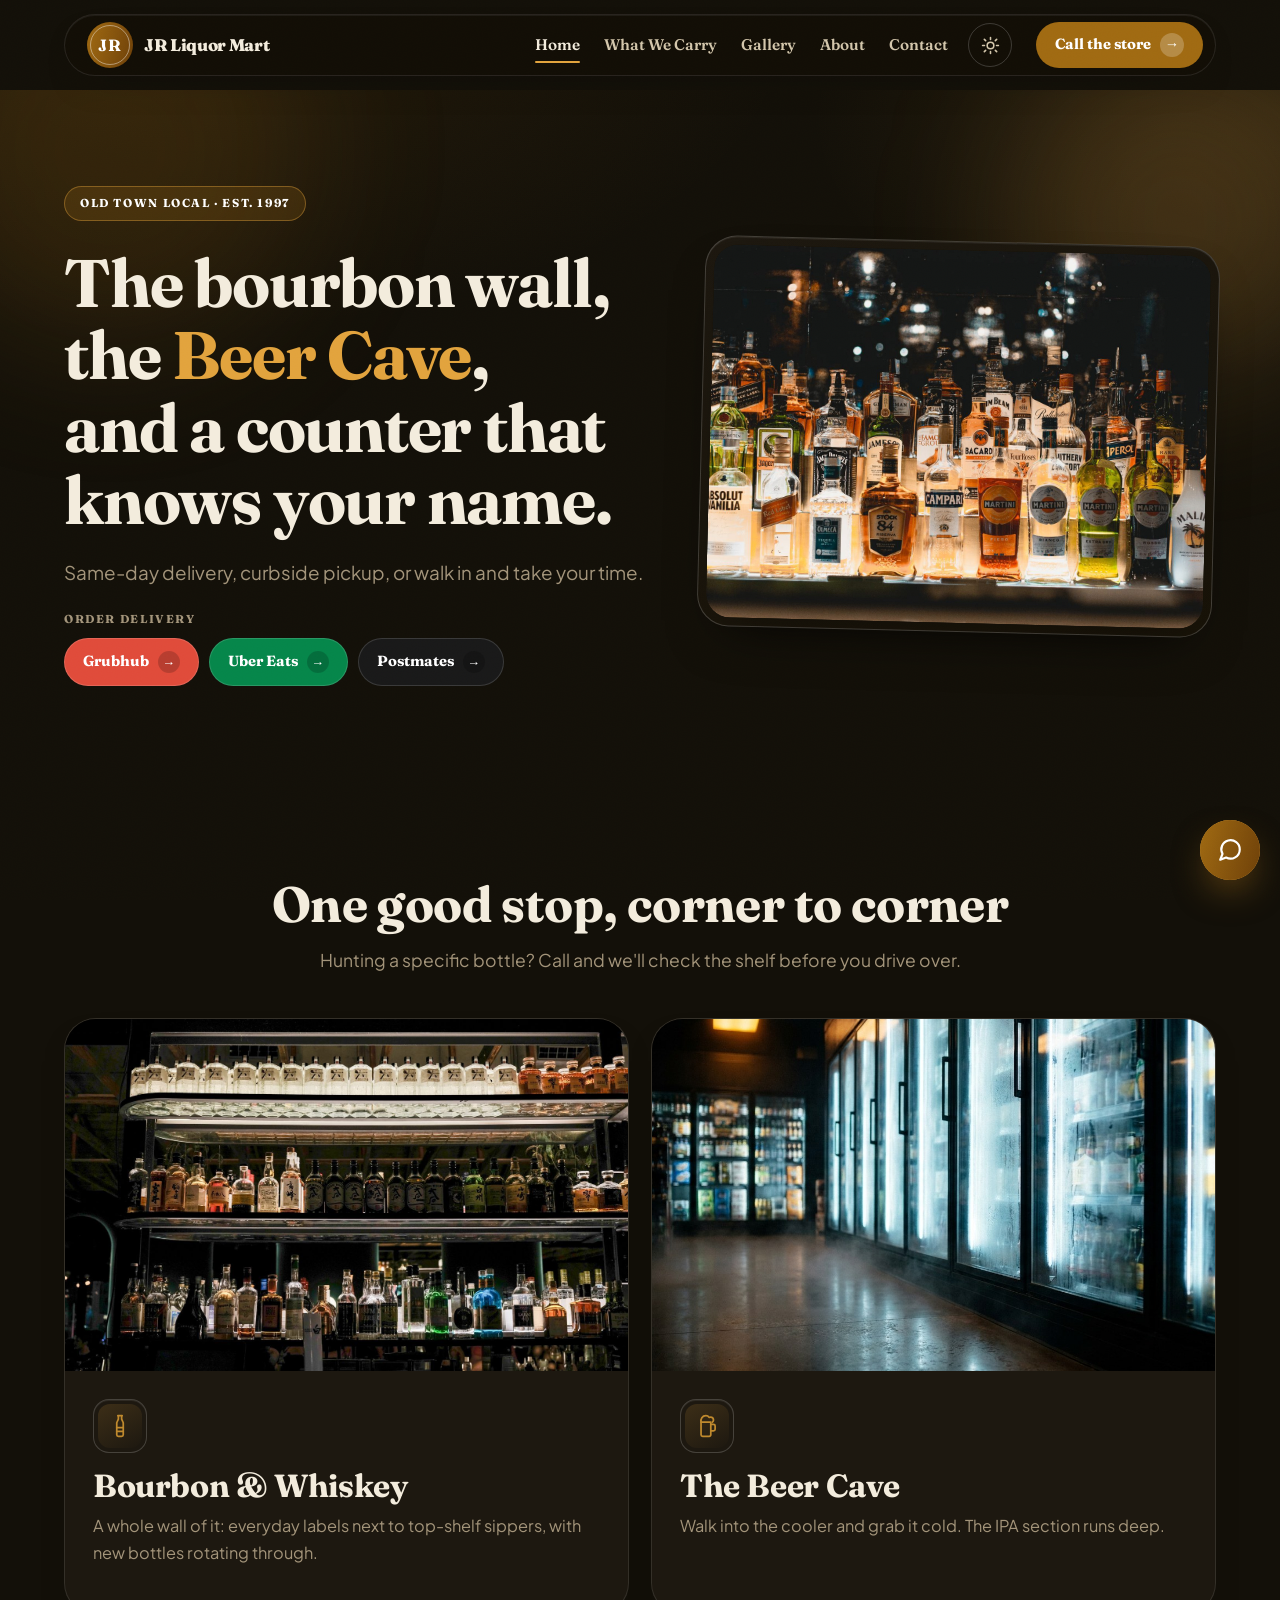
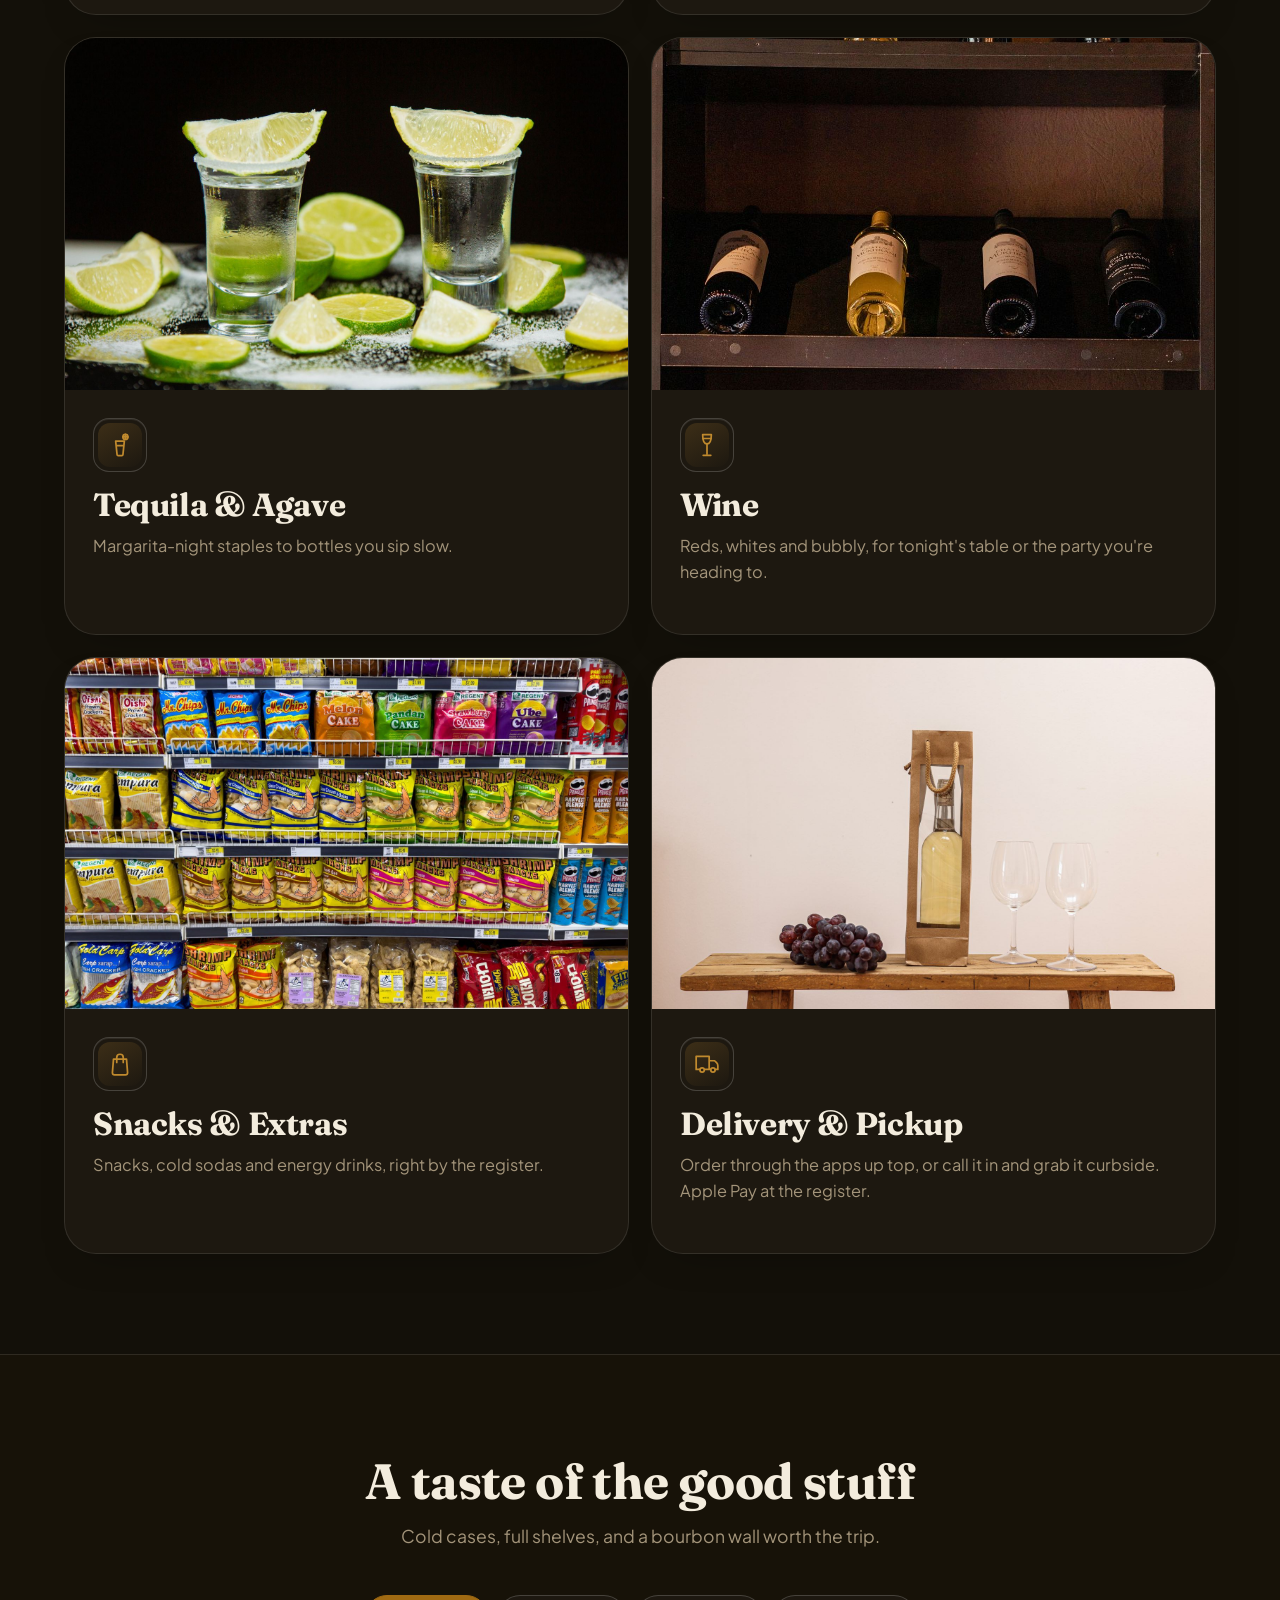
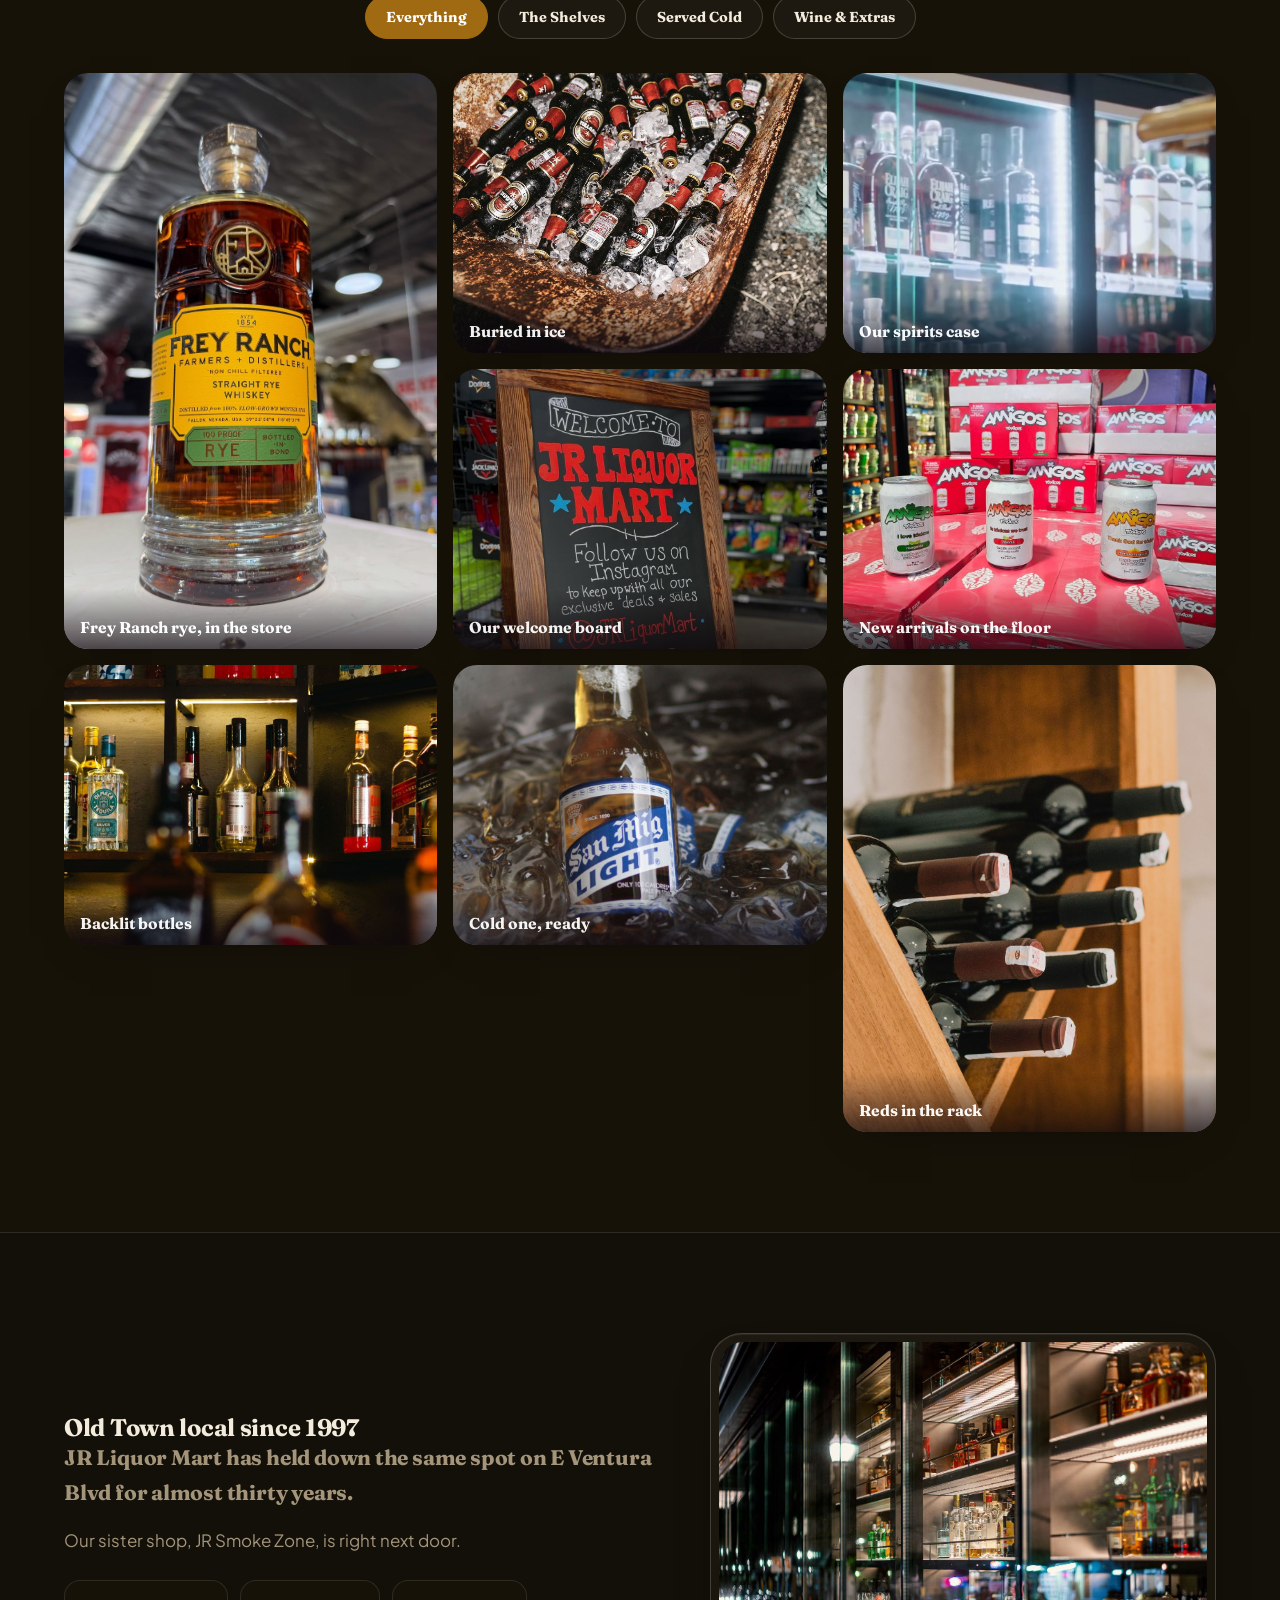
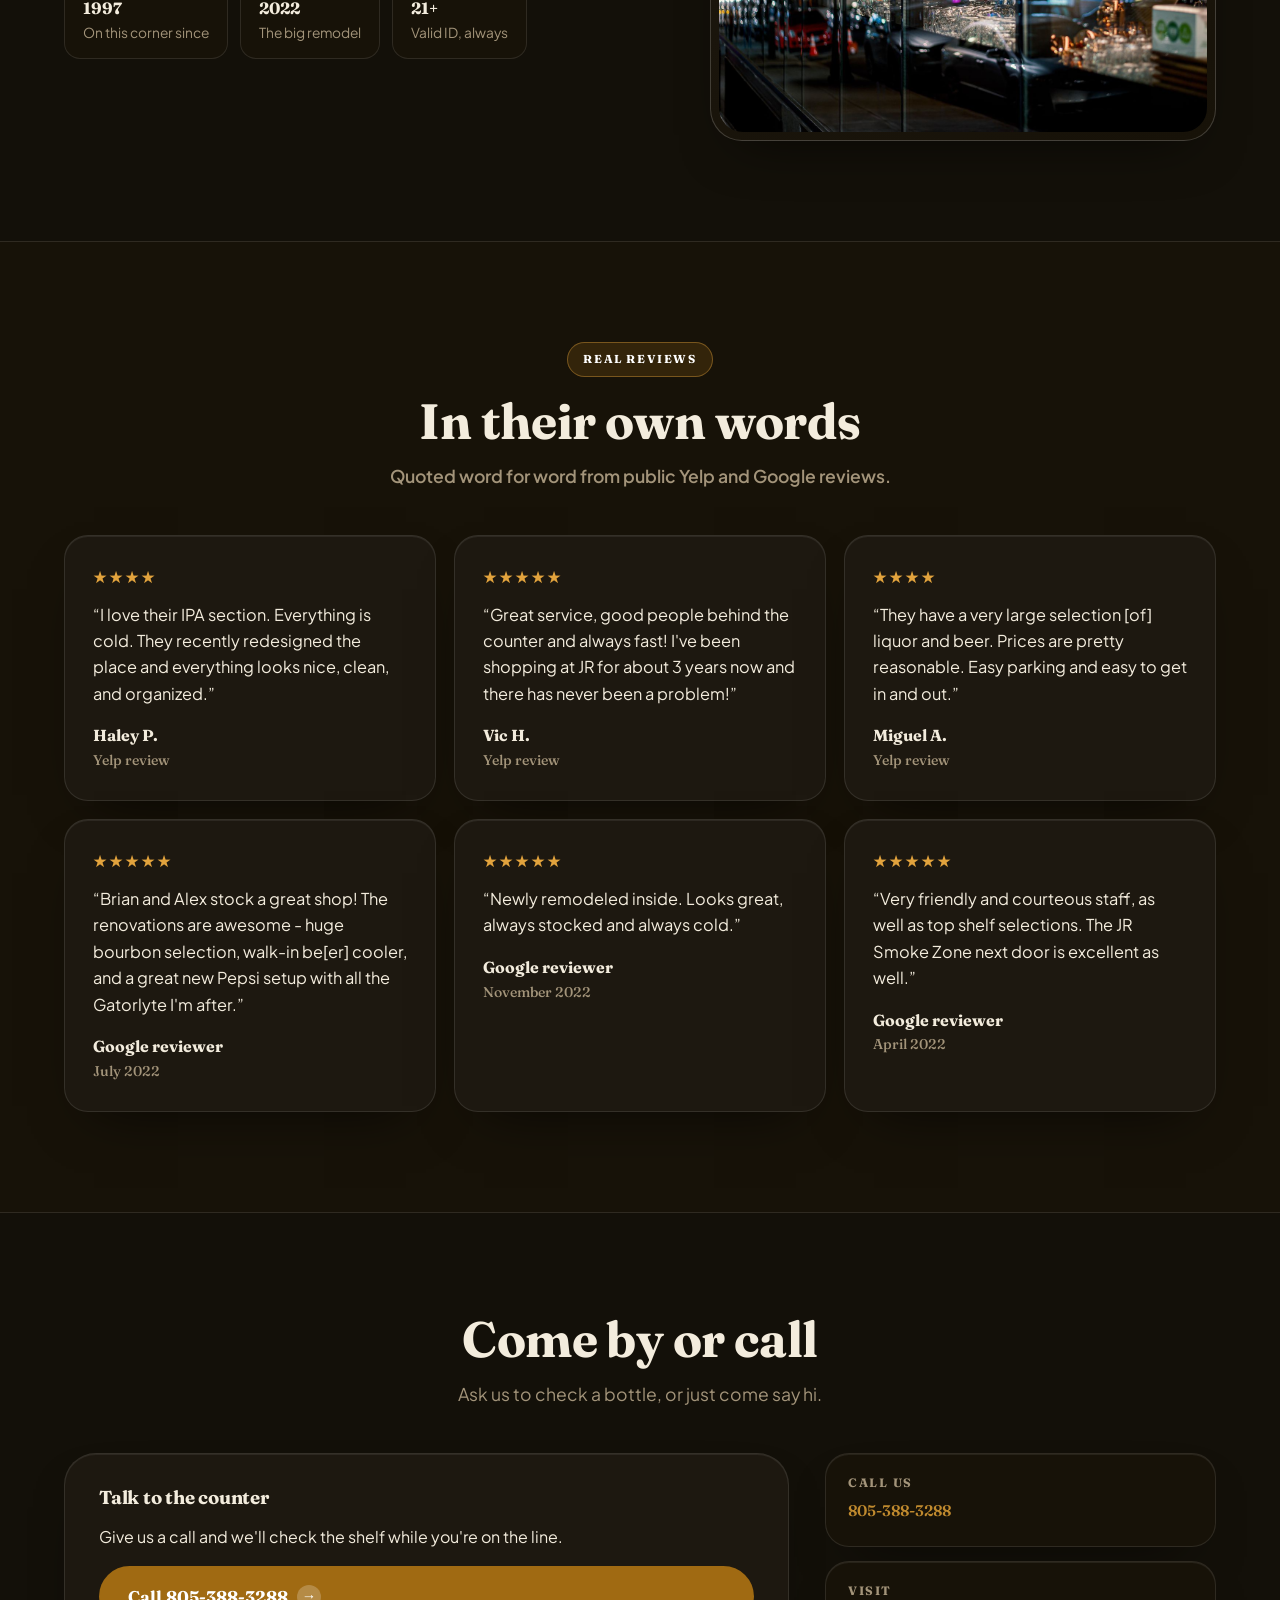
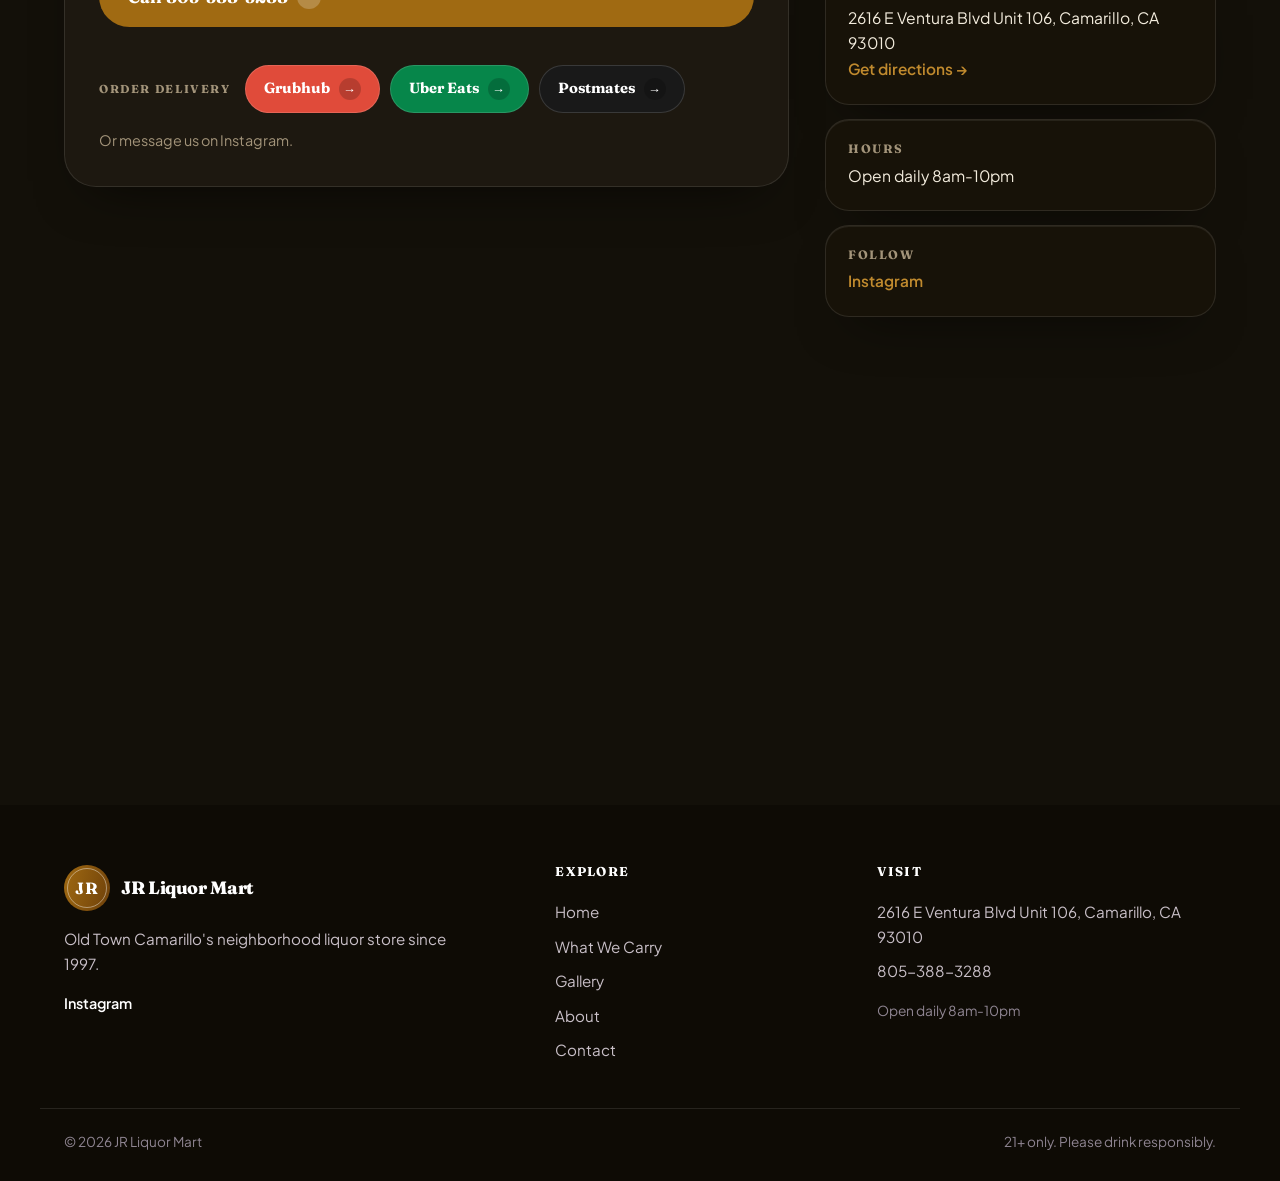
==== commit 65e49e4e: "Contact: delivery apps in the panel, tighter copy, no texting, 8 gallery tiles - Contact panel: the " ====
--- a/index.html
+++ b/index.html
@@ -18,7 +18,7 @@
 <link rel="preconnect" href="https://fonts.googleapis.com">
 <link rel="preconnect" href="https://fonts.gstatic.com" crossorigin>
 <link href="https://fonts.googleapis.com/css2?family=Fraunces:opsz,wght@9..144,600;9..144,700;9..144,800&family=Plus+Jakarta+Sans:wght@400;500;600;700&display=swap" rel="stylesheet">
-<link rel="stylesheet" href="styles.css?v=11">
+<link rel="stylesheet" href="styles.css?v=12">
 <script type="application/ld+json">{"@context":"https://schema.org","@type":["LiquorStore","LocalBusiness"],"@id":"https://wyatt741.github.io/jr-liquor-mart/#business","name":"JR Liquor Mart","description":"Old Town Camarillo's neighborhood liquor store since 1997. Bourbon and whiskey, a walk-in beer cooler, tequila, wine and snacks.","image":"https://wyatt741.github.io/jr-liquor-mart/assets/og-image.jpg","logo":"https://wyatt741.github.io/jr-liquor-mart/assets/logo.png","url":"https://wyatt741.github.io/jr-liquor-mart/","telephone":"+18053883288","priceRange":"$","address":{"@type":"PostalAddress","streetAddress":"2616 E Ventura Blvd Unit 106","addressLocality":"Camarillo","addressRegion":"CA","postalCode":"93010","addressCountry":"US"},"hasMap":"https://maps.google.com/?q=2616+E+Ventura+Blvd+Unit+106,+Camarillo,+CA+93010","geo":{"@type":"GeoCoordinates","latitude":34.2154821,"longitude":-119.0353775},"openingHoursSpecification":[{"@type":"OpeningHoursSpecification","dayOfWeek":["Monday","Tuesday","Wednesday","Thursday","Friday","Saturday","Sunday"],"opens":"08:00","closes":"22:00"}],"paymentAccepted":"Credit card, Apple Pay, contactless","potentialAction":{"@type":"OrderAction","target":["https://www.grubhub.com/restaurant/jr-liquor--convenience-2616-ventura-blvd-camarillo/2353021","https://www.ubereats.com/store/jr-food-mart/49o0cIPyRlyIK4ThVzmOAQ","https://postmates.com/store/jr-food-mart/49o0cIPyRlyIK4ThVzmOAQ"]},"sameAs":["https://www.instagram.com/jrliquormart"]}</script>
 <script>(function(){try{var t=localStorage.getItem("theme")||"dark";document.documentElement.setAttribute("data-theme",t);}catch(e){}})();</script>
 </head><body class="home">
@@ -77,7 +77,7 @@
   <div class="sec-head center reveal"><h2>A taste of the good stuff</h2>
     <p>Cold cases, full shelves, and a bourbon wall worth the trip.</p></div>
   <div class="gfilters reveal"><button class="gfilter active" data-cat="all">Everything</button><button class="gfilter" data-cat="shelf">The Shelves</button><button class="gfilter" data-cat="cave">Served Cold</button><button class="gfilter" data-cat="store">Wine & Extras</button></div>
-  <div class="gal-grid gal-masonry" id="gal"><figure class="tile" data-cat="shelf" data-full="assets/frey-ranch-rye.jpg" role="button" tabindex="0"><img src="assets/frey-ranch-rye.jpg" alt="Frey Ranch rye, in the store" loading="lazy"><figcaption>Frey Ranch rye, in the store</figcaption></figure><figure class="tile" data-cat="cave" data-full="assets/beer-ice.jpg" role="button" tabindex="0"><img src="assets/beer-ice.jpg" alt="Buried in ice" loading="lazy"><figcaption>Buried in ice</figcaption></figure><figure class="tile" data-cat="shelf" data-full="assets/cooler-case.jpg" role="button" tabindex="0"><img src="assets/cooler-case.jpg" alt="Our spirits case" loading="lazy"><figcaption>Our spirits case</figcaption></figure><figure class="tile" data-cat="store" data-full="assets/sign-welcome.jpg" role="button" tabindex="0"><img src="assets/sign-welcome.jpg" alt="Our welcome board" loading="lazy"><figcaption>Our welcome board</figcaption></figure><figure class="tile" data-cat="cave" data-full="assets/ice-cold-can.jpg" role="button" tabindex="0"><img src="assets/ice-cold-can.jpg" alt="Ice cold" loading="lazy"><figcaption>Ice cold</figcaption></figure><figure class="tile" data-cat="store" data-full="assets/amigos-display.jpg" role="button" tabindex="0"><img src="assets/amigos-display.jpg" alt="New arrivals on the floor" loading="lazy"><figcaption>New arrivals on the floor</figcaption></figure><figure class="tile" data-cat="shelf" data-full="assets/backlit-bottles.jpg" role="button" tabindex="0"><img src="assets/backlit-bottles.jpg" alt="Backlit bottles" loading="lazy"><figcaption>Backlit bottles</figcaption></figure><figure class="tile" data-cat="cave" data-full="assets/bottle-on-ice.jpg" role="button" tabindex="0"><img src="assets/bottle-on-ice.jpg" alt="Cold one, ready" loading="lazy"><figcaption>Cold one, ready</figcaption></figure><figure class="tile" data-cat="store" data-full="assets/wine-rack.jpg" role="button" tabindex="0"><img src="assets/wine-rack.jpg" alt="Reds in the rack" loading="lazy"><figcaption>Reds in the rack</figcaption></figure></div>
+  <div class="gal-grid gal-masonry" id="gal"><figure class="tile" data-cat="shelf" data-full="assets/frey-ranch-rye.jpg" role="button" tabindex="0"><img src="assets/frey-ranch-rye.jpg" alt="Frey Ranch rye, in the store" loading="lazy"><figcaption>Frey Ranch rye, in the store</figcaption></figure><figure class="tile" data-cat="cave" data-full="assets/beer-ice.jpg" role="button" tabindex="0"><img src="assets/beer-ice.jpg" alt="Buried in ice" loading="lazy"><figcaption>Buried in ice</figcaption></figure><figure class="tile" data-cat="shelf" data-full="assets/cooler-case.jpg" role="button" tabindex="0"><img src="assets/cooler-case.jpg" alt="Our spirits case" loading="lazy"><figcaption>Our spirits case</figcaption></figure><figure class="tile" data-cat="store" data-full="assets/sign-welcome.jpg" role="button" tabindex="0"><img src="assets/sign-welcome.jpg" alt="Our welcome board" loading="lazy"><figcaption>Our welcome board</figcaption></figure><figure class="tile" data-cat="store" data-full="assets/amigos-display.jpg" role="button" tabindex="0"><img src="assets/amigos-display.jpg" alt="New arrivals on the floor" loading="lazy"><figcaption>New arrivals on the floor</figcaption></figure><figure class="tile" data-cat="shelf" data-full="assets/backlit-bottles.jpg" role="button" tabindex="0"><img src="assets/backlit-bottles.jpg" alt="Backlit bottles" loading="lazy"><figcaption>Backlit bottles</figcaption></figure><figure class="tile" data-cat="cave" data-full="assets/bottle-on-ice.jpg" role="button" tabindex="0"><img src="assets/bottle-on-ice.jpg" alt="Cold one, ready" loading="lazy"><figcaption>Cold one, ready</figcaption></figure><figure class="tile" data-cat="store" data-full="assets/wine-rack.jpg" role="button" tabindex="0"><img src="assets/wine-rack.jpg" alt="Reds in the rack" loading="lazy"><figcaption>Reds in the rack</figcaption></figure></div>
 </div></section>
 
 
@@ -107,17 +107,15 @@
   <div class="contact-in">
   <div class="cform reveal">
     <h3>Talk to the counter</h3>
-    <p>Call or text and we'll check the shelf while you're on the line. Someone is here all
-       day, so you get a real answer on the spot instead of waiting on an email.</p>
+    <p>Give us a call and we'll check the shelf while you're on the line.</p>
     <a class="btn btn-primary btn-lg" href="tel:+18053883288">Call 805-388-3288<span class="btn-ic">&rarr;</span></a>
-    <p class="form-fine">Prefer to type? Use the chat at the bottom right, or message us on
-       <a href="https://www.instagram.com/jrliquormart" target="_blank" rel="noopener">Instagram</a>.</p>
+    <div class="order-bar order-inline"><span class="order-lbl">Order delivery</span><div class="order-btns"><a class="order-btn order-grubhub" href="https://www.grubhub.com/restaurant/jr-liquor--convenience-2616-ventura-blvd-camarillo/2353021" target="_blank" rel="noopener">Grubhub<span class="btn-ic">&rarr;</span></a><a class="order-btn order-ubereats" href="https://www.ubereats.com/store/jr-food-mart/49o0cIPyRlyIK4ThVzmOAQ" target="_blank" rel="noopener">Uber Eats<span class="btn-ic">&rarr;</span></a><a class="order-btn order-postmates" href="https://postmates.com/store/jr-food-mart/49o0cIPyRlyIK4ThVzmOAQ" target="_blank" rel="noopener">Postmates<span class="btn-ic">&rarr;</span></a></div></div>
+    <p class="form-fine">Or message us on <a href="https://www.instagram.com/jrliquormart" target="_blank" rel="noopener">Instagram</a>.</p>
   </div>
   <aside class="contact-side reveal d1">
-    <div class="cside-card"><h3>Call or text</h3><a class="big-phone" href="tel:+18053883288">805-388-3288</a><div class="cside-social"><a href="sms:+18053883288">Send a text &rarr;</a></div></div>
-    <div class="cside-card"><h3>Visit</h3><p>2616 E Ventura Blvd Unit 106, Camarillo, CA 93010</p><a href="https://maps.google.com/?q=2616+E+Ventura+Blvd+Unit+106,+Camarillo,+CA+93010" target="_blank" rel="noopener">Get directions &rarr;</a></div>
+    <div class="cside-card"><h3>Call us</h3><a class="big-phone" href="tel:+18053883288">805-388-3288</a></div>
+    <div class="cside-card"><h3>Visit</h3><p class="addr"><span class="addr-l">2616 E Ventura Blvd</span> <span class="addr-l">Unit 106<span class="addr-sep">,</span></span> <span class="addr-l">Camarillo, CA</span> <span class="addr-l">93010</span></p><a href="https://maps.google.com/?q=2616+E+Ventura+Blvd+Unit+106,+Camarillo,+CA+93010" target="_blank" rel="noopener">Get directions &rarr;</a></div>
     <div class="cside-card"><h3>Hours</h3><p>Open daily 8am-10pm</p></div>
-    <div class="cside-card"><h3>Order delivery</h3><div class="cside-social"><a href="https://www.grubhub.com/restaurant/jr-liquor--convenience-2616-ventura-blvd-camarillo/2353021" target="_blank" rel="noopener">Grubhub &rarr;</a><a href="https://www.ubereats.com/store/jr-food-mart/49o0cIPyRlyIK4ThVzmOAQ" target="_blank" rel="noopener">Uber Eats &rarr;</a><a href="https://postmates.com/store/jr-food-mart/49o0cIPyRlyIK4ThVzmOAQ" target="_blank" rel="noopener">Postmates &rarr;</a></div></div>
     <div class="cside-card"><h3>Follow</h3><div class="cside-social"><a href="https://www.instagram.com/jrliquormart" target="_blank" rel="noopener">Instagram</a></div></div>
   </aside>
   </div>
--- a/styles.css
+++ b/styles.css
@@ -283,6 +283,8 @@
 .cside-card{background:var(--paper2);border:1px solid var(--line);border-radius:var(--r-lg);padding:22px}
 .cside-card h3{font-size:.76rem;letter-spacing:.12em;text-transform:uppercase;color:var(--muted);margin-bottom:8px}
 .cside-card p{font-size:.98rem}
+/* Visit address: inline on desktop, one part per line on phones (see ADDR_LINES). */
+.addr-l{display:inline}
 .big-phone{font-family:var(--disp);font-weight:800;font-size:1.5rem;color:var(--pink-deep)}
 .cside-social{display:flex;flex-direction:column;gap:6px}
 .cside-social a,.cside-card>a{color:var(--pink-deep);font-weight:600;font-size:.96rem}
@@ -375,6 +377,8 @@
 }
 @media (max-width:600px){
   .wrap{padding:0 18px}
+  .addr .addr-l{display:block}
+  .addr .addr-sep{display:none}
   .nav-links,.nav-cta{display:none}.burger{display:flex}
   .nav-contact{display:grid;place-items:center;min-height:44px;flex:none;padding:0 14px;
     border-radius:100px;border:1px solid var(--line-2);color:var(--ink);
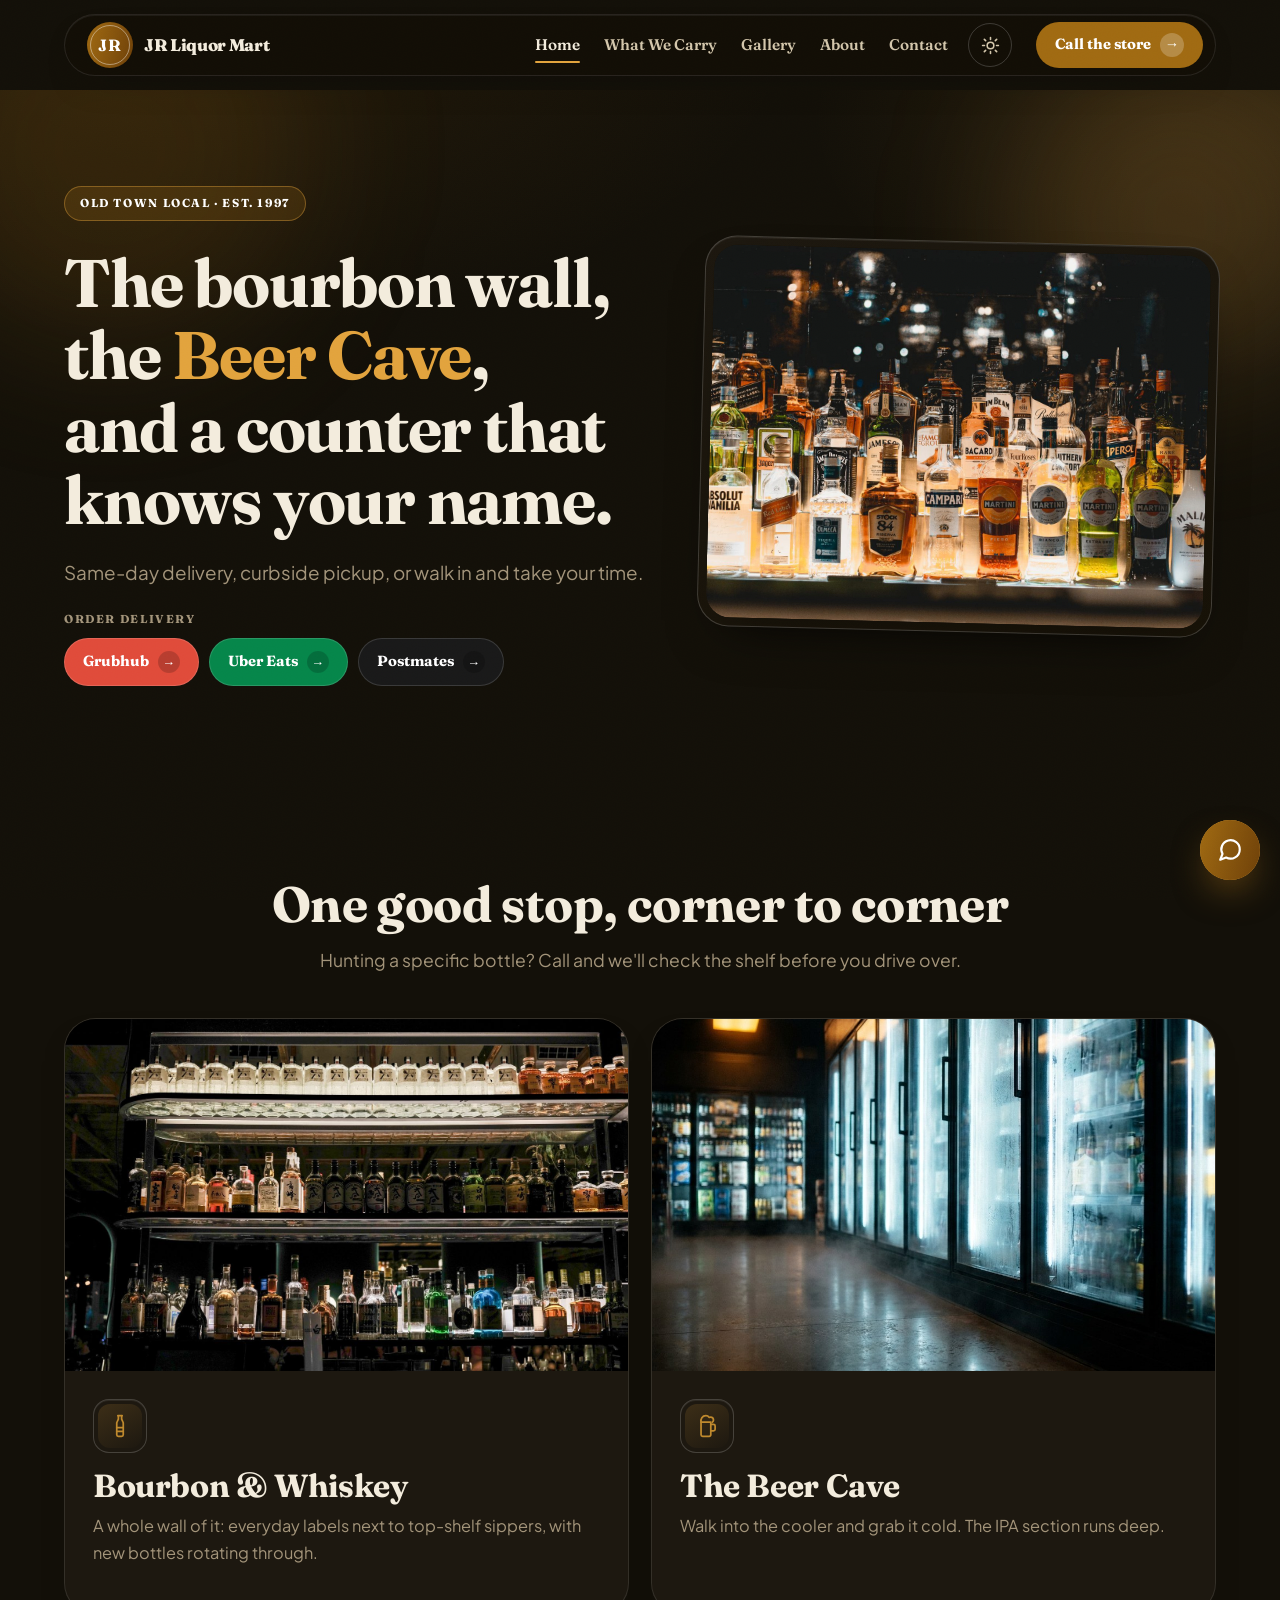
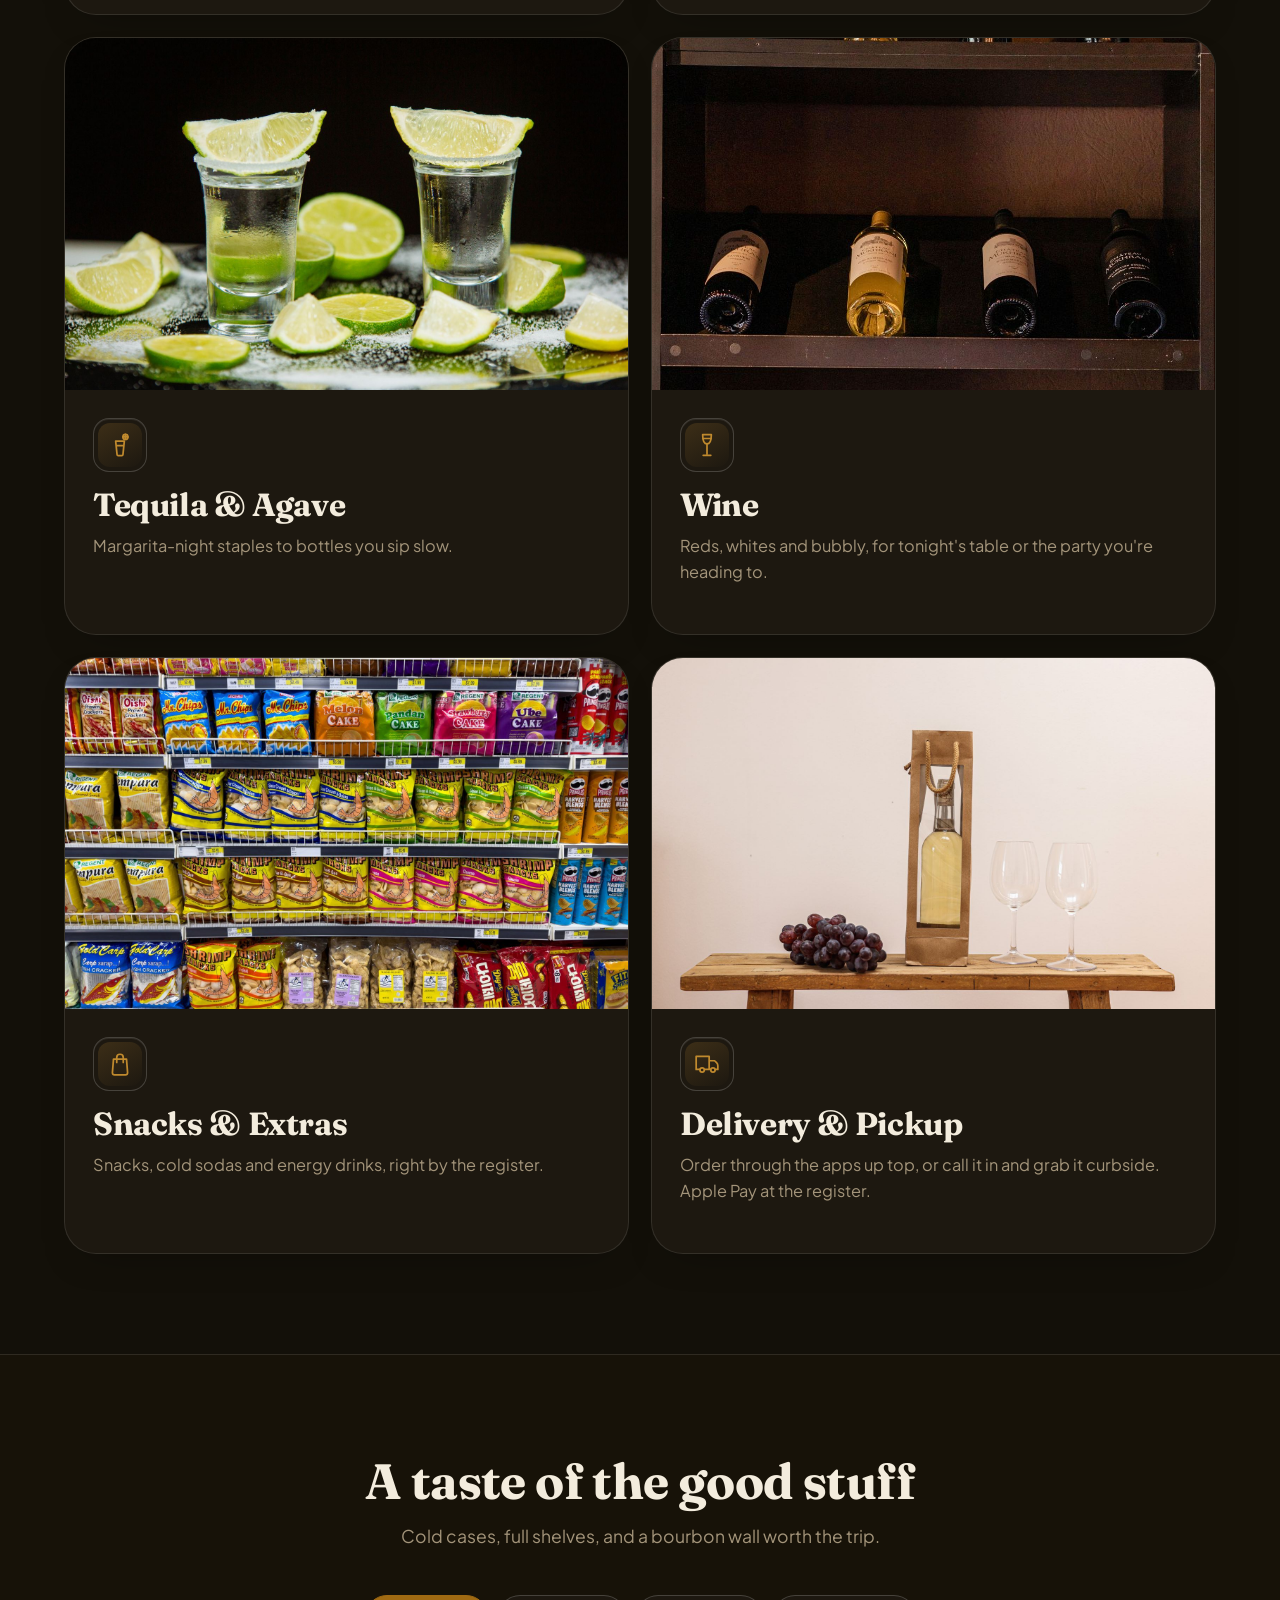
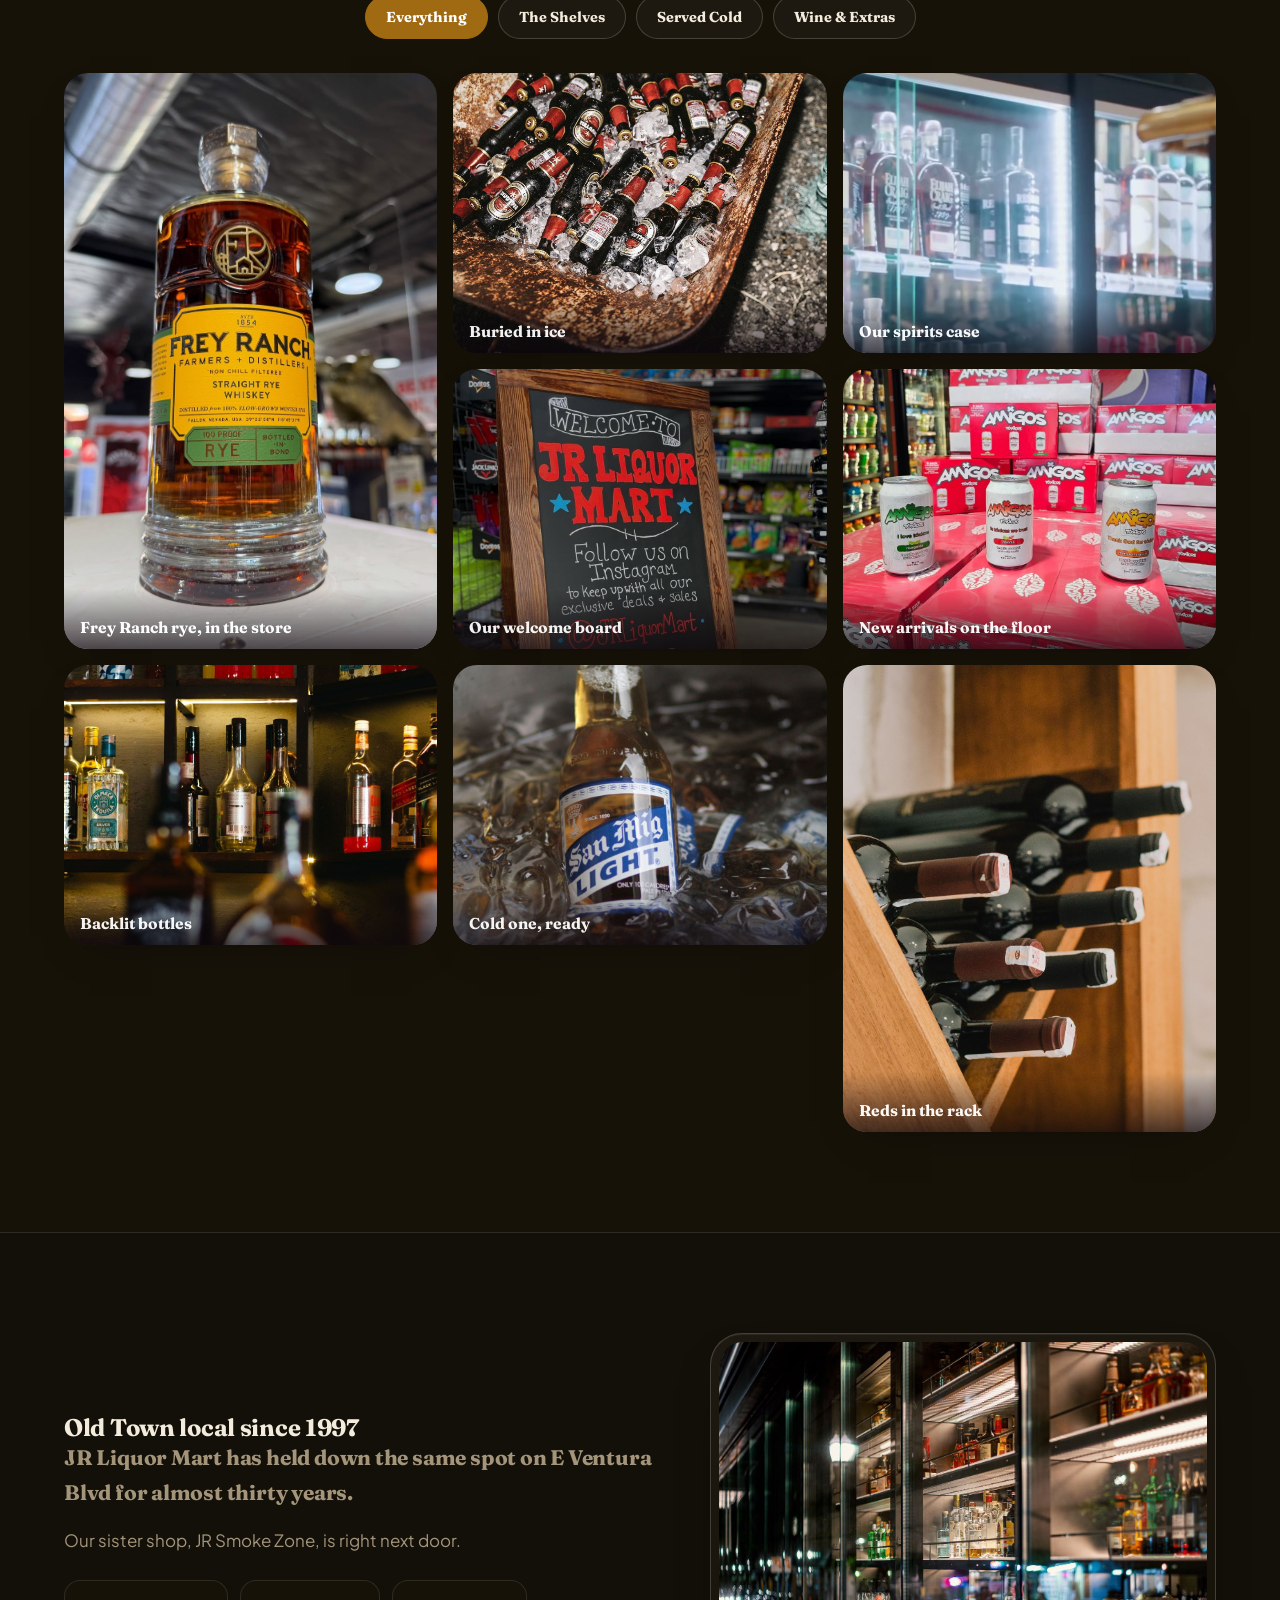
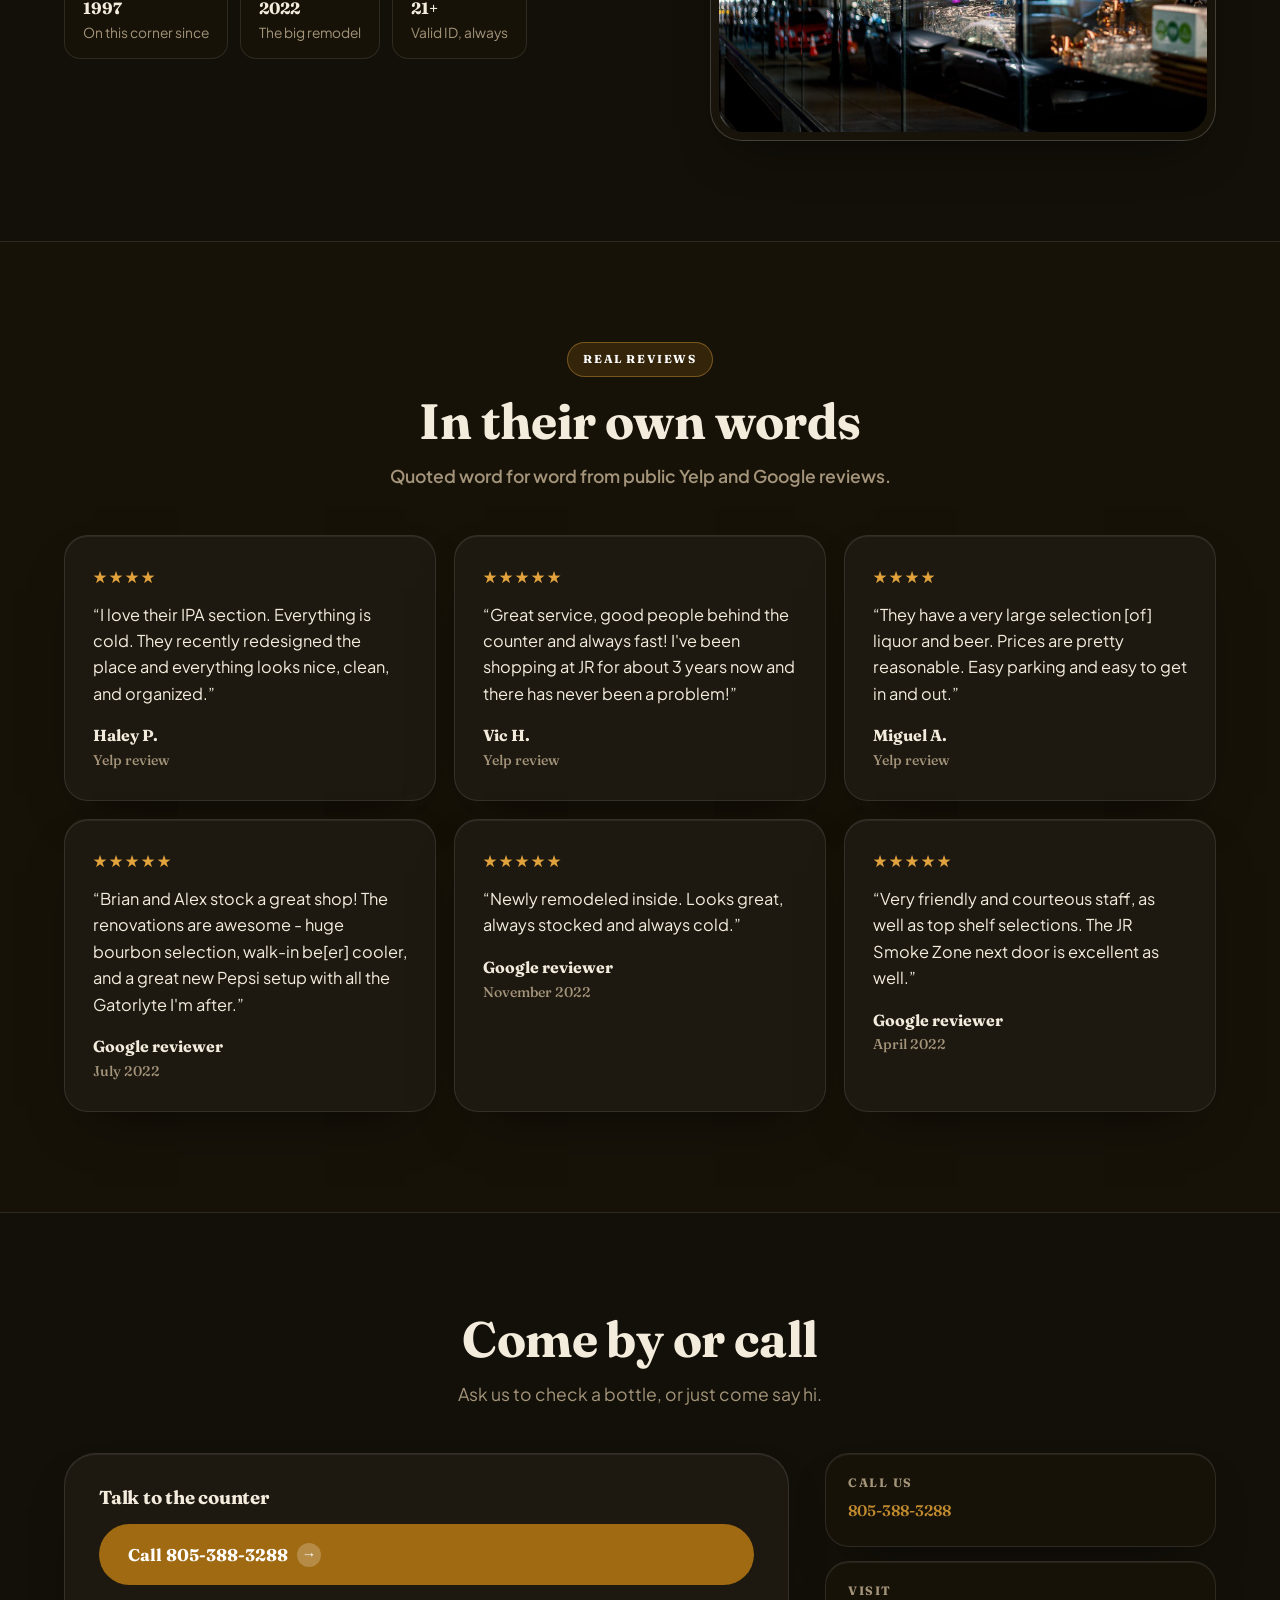
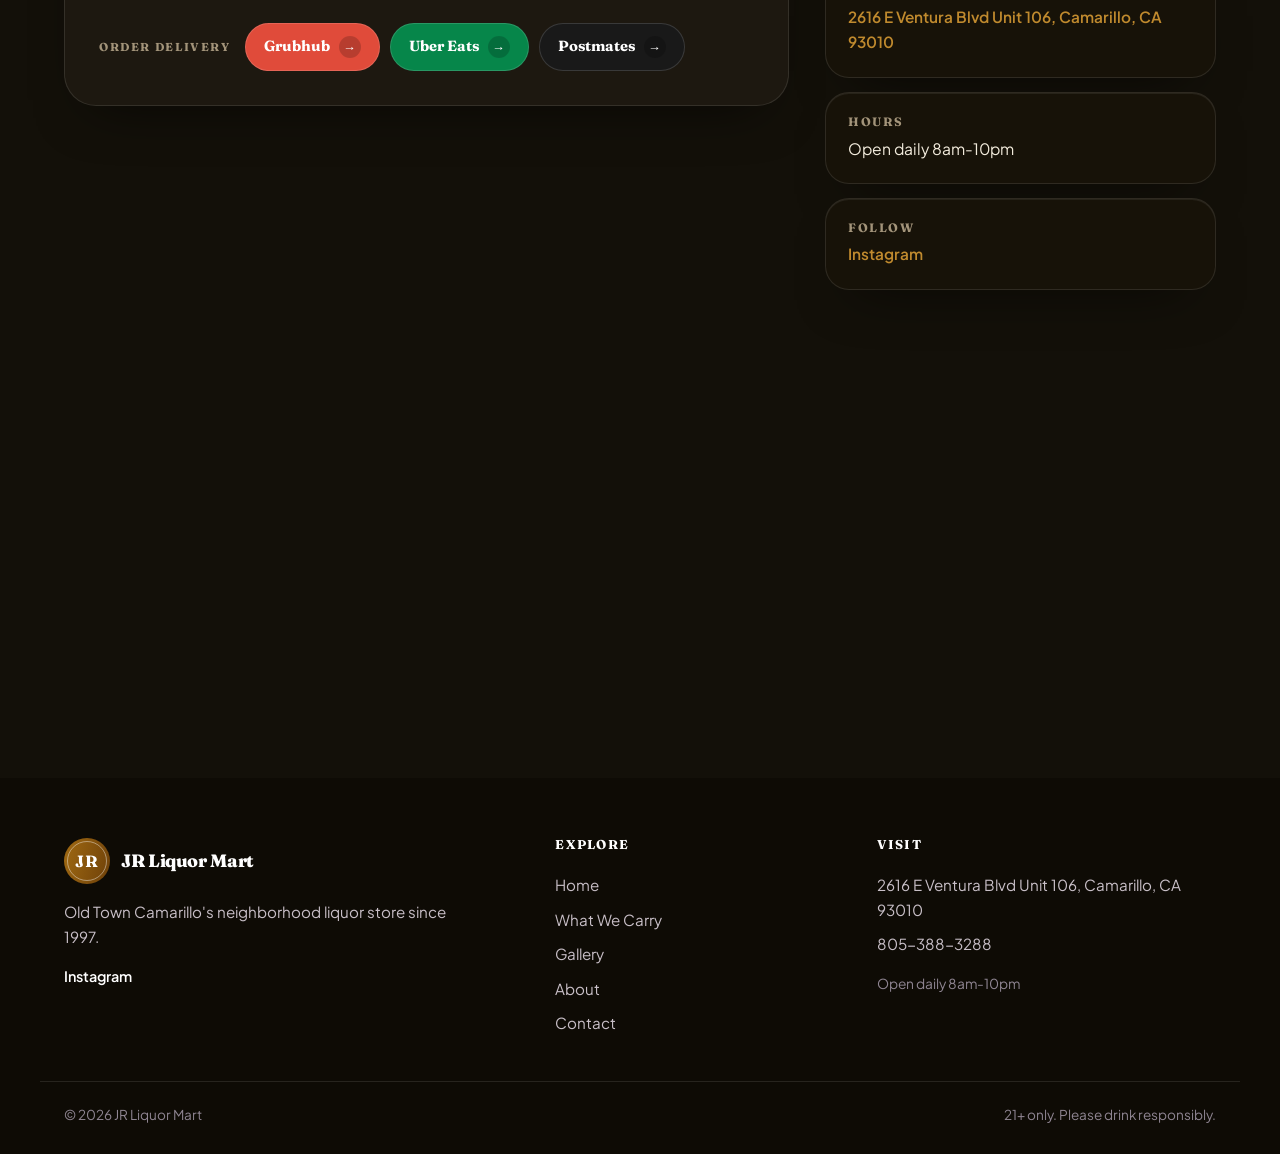
==== commit 6153fe6b: "Contact: centre the order cluster, address links to Apple/Google Maps - The ORDER DELIVERY label and" ====
--- a/index.html
+++ b/index.html
@@ -18,7 +18,7 @@
 <link rel="preconnect" href="https://fonts.googleapis.com">
 <link rel="preconnect" href="https://fonts.gstatic.com" crossorigin>
 <link href="https://fonts.googleapis.com/css2?family=Fraunces:opsz,wght@9..144,600;9..144,700;9..144,800&family=Plus+Jakarta+Sans:wght@400;500;600;700&display=swap" rel="stylesheet">
-<link rel="stylesheet" href="styles.css?v=12">
+<link rel="stylesheet" href="styles.css?v=13">
 <script type="application/ld+json">{"@context":"https://schema.org","@type":["LiquorStore","LocalBusiness"],"@id":"https://wyatt741.github.io/jr-liquor-mart/#business","name":"JR Liquor Mart","description":"Old Town Camarillo's neighborhood liquor store since 1997. Bourbon and whiskey, a walk-in beer cooler, tequila, wine and snacks.","image":"https://wyatt741.github.io/jr-liquor-mart/assets/og-image.jpg","logo":"https://wyatt741.github.io/jr-liquor-mart/assets/logo.png","url":"https://wyatt741.github.io/jr-liquor-mart/","telephone":"+18053883288","priceRange":"$","address":{"@type":"PostalAddress","streetAddress":"2616 E Ventura Blvd Unit 106","addressLocality":"Camarillo","addressRegion":"CA","postalCode":"93010","addressCountry":"US"},"hasMap":"https://maps.google.com/?q=2616+E+Ventura+Blvd+Unit+106,+Camarillo,+CA+93010","geo":{"@type":"GeoCoordinates","latitude":34.2154821,"longitude":-119.0353775},"openingHoursSpecification":[{"@type":"OpeningHoursSpecification","dayOfWeek":["Monday","Tuesday","Wednesday","Thursday","Friday","Saturday","Sunday"],"opens":"08:00","closes":"22:00"}],"paymentAccepted":"Credit card, Apple Pay, contactless","potentialAction":{"@type":"OrderAction","target":["https://www.grubhub.com/restaurant/jr-liquor--convenience-2616-ventura-blvd-camarillo/2353021","https://www.ubereats.com/store/jr-food-mart/49o0cIPyRlyIK4ThVzmOAQ","https://postmates.com/store/jr-food-mart/49o0cIPyRlyIK4ThVzmOAQ"]},"sameAs":["https://www.instagram.com/jrliquormart"]}</script>
 <script>(function(){try{var t=localStorage.getItem("theme")||"dark";document.documentElement.setAttribute("data-theme",t);}catch(e){}})();</script>
 </head><body class="home">
@@ -107,14 +107,12 @@
   <div class="contact-in">
   <div class="cform reveal">
     <h3>Talk to the counter</h3>
-    <p>Give us a call and we'll check the shelf while you're on the line.</p>
     <a class="btn btn-primary btn-lg" href="tel:+18053883288">Call 805-388-3288<span class="btn-ic">&rarr;</span></a>
     <div class="order-bar order-inline"><span class="order-lbl">Order delivery</span><div class="order-btns"><a class="order-btn order-grubhub" href="https://www.grubhub.com/restaurant/jr-liquor--convenience-2616-ventura-blvd-camarillo/2353021" target="_blank" rel="noopener">Grubhub<span class="btn-ic">&rarr;</span></a><a class="order-btn order-ubereats" href="https://www.ubereats.com/store/jr-food-mart/49o0cIPyRlyIK4ThVzmOAQ" target="_blank" rel="noopener">Uber Eats<span class="btn-ic">&rarr;</span></a><a class="order-btn order-postmates" href="https://postmates.com/store/jr-food-mart/49o0cIPyRlyIK4ThVzmOAQ" target="_blank" rel="noopener">Postmates<span class="btn-ic">&rarr;</span></a></div></div>
-    <p class="form-fine">Or message us on <a href="https://www.instagram.com/jrliquormart" target="_blank" rel="noopener">Instagram</a>.</p>
   </div>
   <aside class="contact-side reveal d1">
     <div class="cside-card"><h3>Call us</h3><a class="big-phone" href="tel:+18053883288">805-388-3288</a></div>
-    <div class="cside-card"><h3>Visit</h3><p class="addr"><span class="addr-l">2616 E Ventura Blvd</span> <span class="addr-l">Unit 106<span class="addr-sep">,</span></span> <span class="addr-l">Camarillo, CA</span> <span class="addr-l">93010</span></p><a href="https://maps.google.com/?q=2616+E+Ventura+Blvd+Unit+106,+Camarillo,+CA+93010" target="_blank" rel="noopener">Get directions &rarr;</a></div>
+    <div class="cside-card"><h3>Visit</h3><a class="addr" href="https://maps.google.com/?q=2616+E+Ventura+Blvd+Unit+106,+Camarillo,+CA+93010" data-maps="2616 E Ventura Blvd Unit 106, Camarillo, CA 93010" target="_blank" rel="noopener"><span class="addr-l">2616 E Ventura Blvd</span> <span class="addr-l">Unit 106<span class="addr-sep">,</span></span> <span class="addr-l">Camarillo, CA</span> <span class="addr-l">93010</span></a></div>
     <div class="cside-card"><h3>Hours</h3><p>Open daily 8am-10pm</p></div>
     <div class="cside-card"><h3>Follow</h3><div class="cside-social"><a href="https://www.instagram.com/jrliquormart" target="_blank" rel="noopener">Instagram</a></div></div>
   </aside>
@@ -130,7 +128,7 @@
   </div>
   <div class="foot-col"><h4>Explore</h4><a href="#top">Home</a><a href="#carry">What We Carry</a><a href="#gallery">Gallery</a><a href="#about">About</a><a href="#contact">Contact</a></div>
   <div class="foot-col"><h4>Visit</h4>
-    <a href="https://maps.google.com/?q=2616+E+Ventura+Blvd+Unit+106,+Camarillo,+CA+93010" target="_blank" rel="noopener">2616 E Ventura Blvd Unit 106, Camarillo, CA 93010</a>
+    <a href="https://maps.google.com/?q=2616+E+Ventura+Blvd+Unit+106,+Camarillo,+CA+93010" data-maps="2616 E Ventura Blvd Unit 106, Camarillo, CA 93010" target="_blank" rel="noopener">2616 E Ventura Blvd Unit 106, Camarillo, CA 93010</a>
     <a href="tel:+18053883288">805-388-3288</a>
     
     <span class="foot-note">Open daily 8am-10pm</span>
@@ -157,5 +155,5 @@
     <p class="cw-note">AI assistant, answers can be off. Don't share passwords or card numbers.</p>
   </div>
 </div>
-<script src="app.js?v=4"></script>
-<script src="chat.js?v=4"></script></body></html>+<script src="app.js?v=5"></script>
+<script src="chat.js?v=5"></script></body></html>
--- a/styles.css
+++ b/styles.css
@@ -285,6 +285,8 @@
 .cside-card p{font-size:.98rem}
 /* Visit address: inline on desktop, one part per line on phones (see ADDR_LINES). */
 .addr-l{display:inline}
+a.addr{display:block;color:inherit;text-decoration:none}
+a.addr:hover,a.addr:focus-visible{color:var(--pink-deep);text-decoration:underline}
 .big-phone{font-family:var(--disp);font-weight:800;font-size:1.5rem;color:var(--pink-deep)}
 .cside-social{display:flex;flex-direction:column;gap:6px}
 .cside-social a,.cside-card>a{color:var(--pink-deep);font-weight:600;font-size:.96rem}
@@ -564,6 +566,13 @@
 .menu-price{flex:none;color:var(--pink);font-variant-numeric:tabular-nums}
 .menu-desc{color:var(--muted);font-size:.92rem;margin-top:3px;max-width:60ch}
 @media(max-width:560px){.order-bar{flex-direction:column;align-items:flex-start}}
+/* ...except inside the contact panel on PHONES, where the rest of the column is centred
+   too (see the max-width:600px block). Desktop keeps the panel left-aligned. */
+@media(max-width:600px){
+  .cform{text-align:center}
+  .cform .order-bar{align-items:center}
+  .cform .order-btns{justify-content:center}
+}
 
 /* proactive chat nudge bubble (over the icon, once per session) */
 .cw-nudge{position:absolute;right:0;bottom:74px;display:flex;align-items:flex-end;gap:3px;
